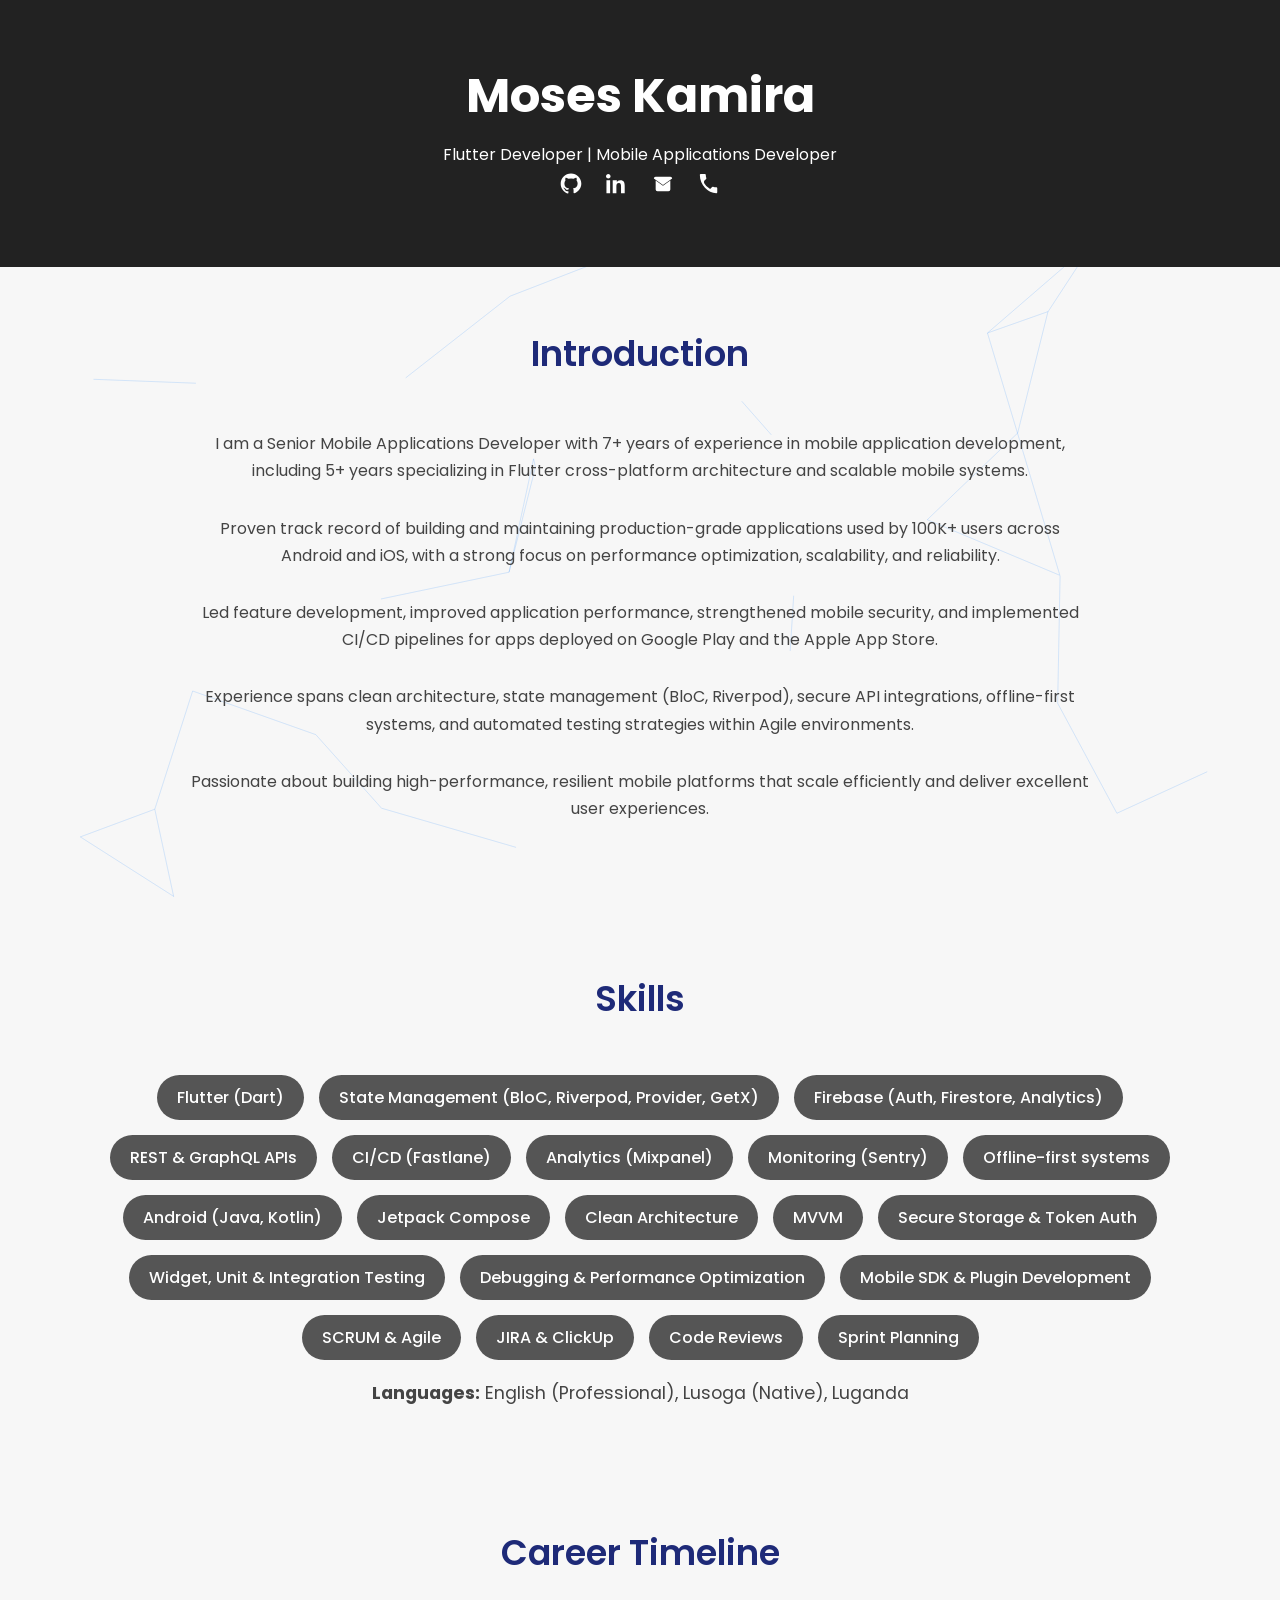
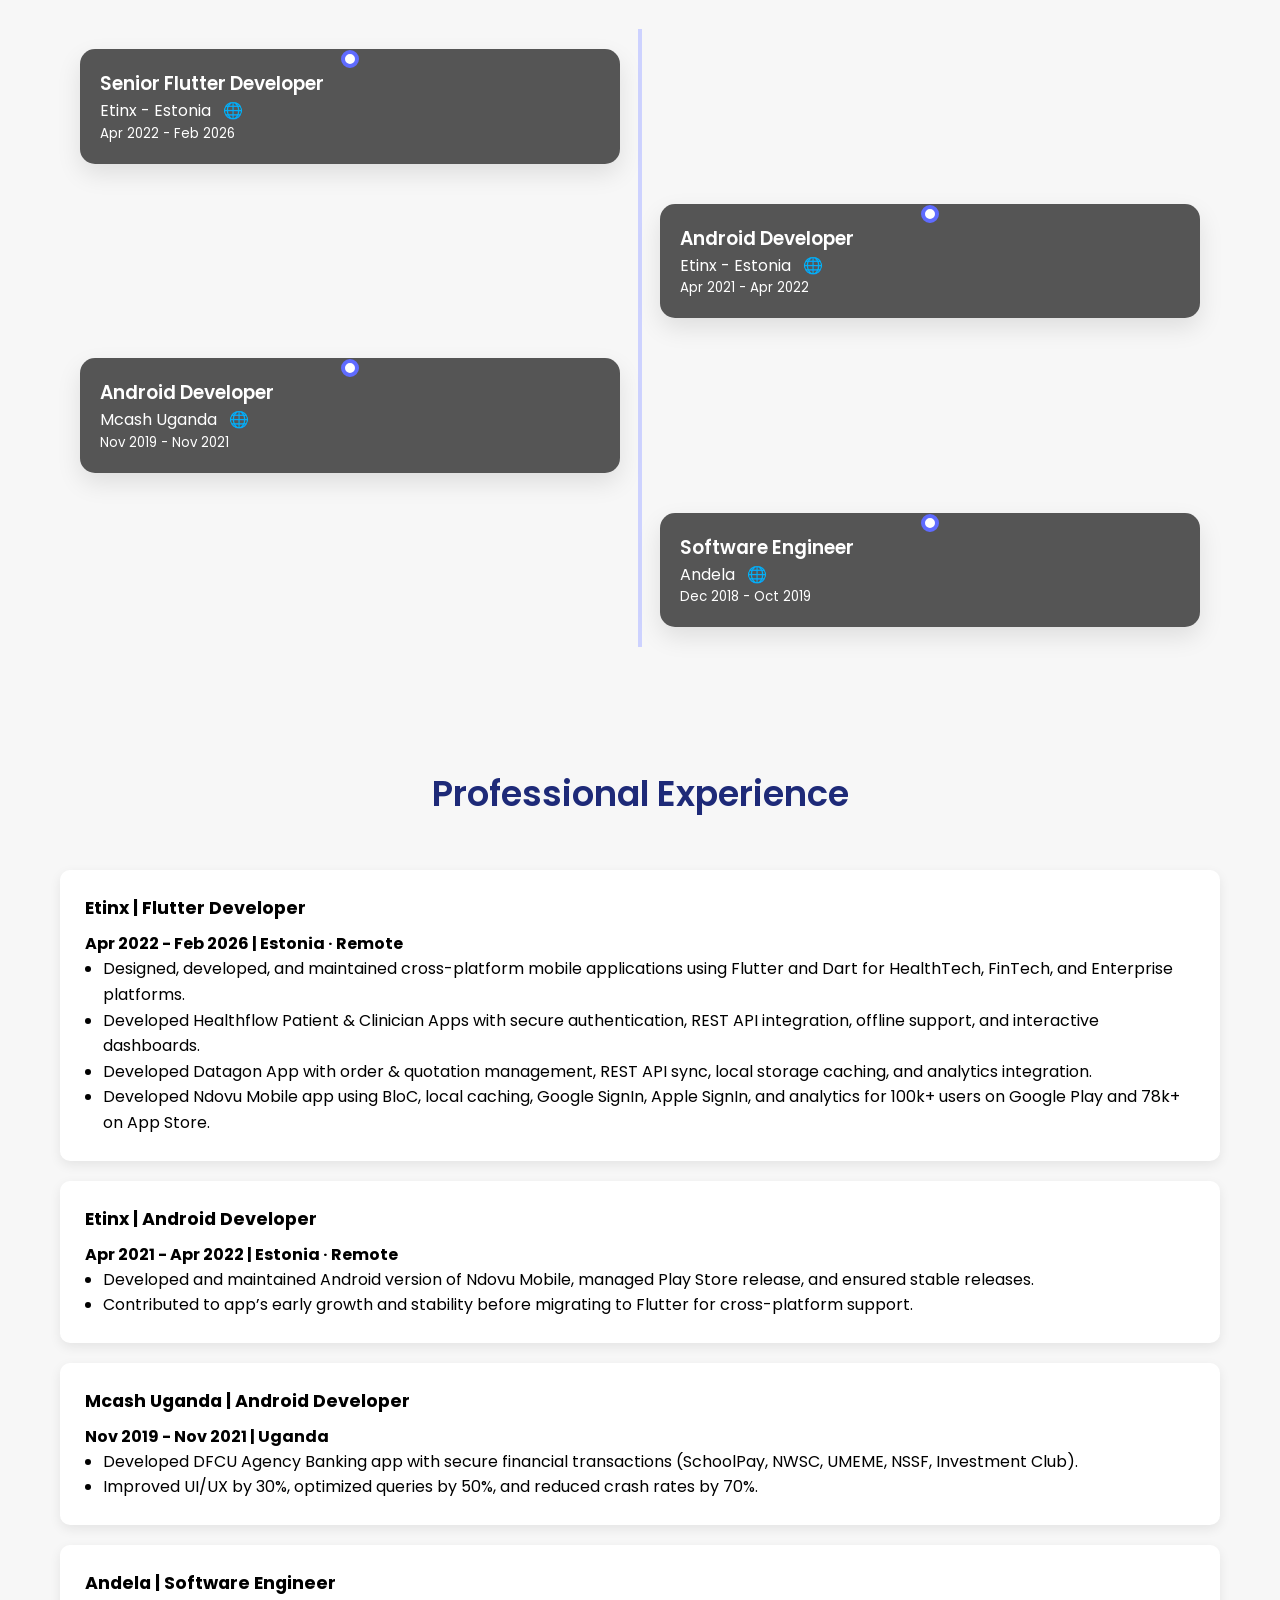
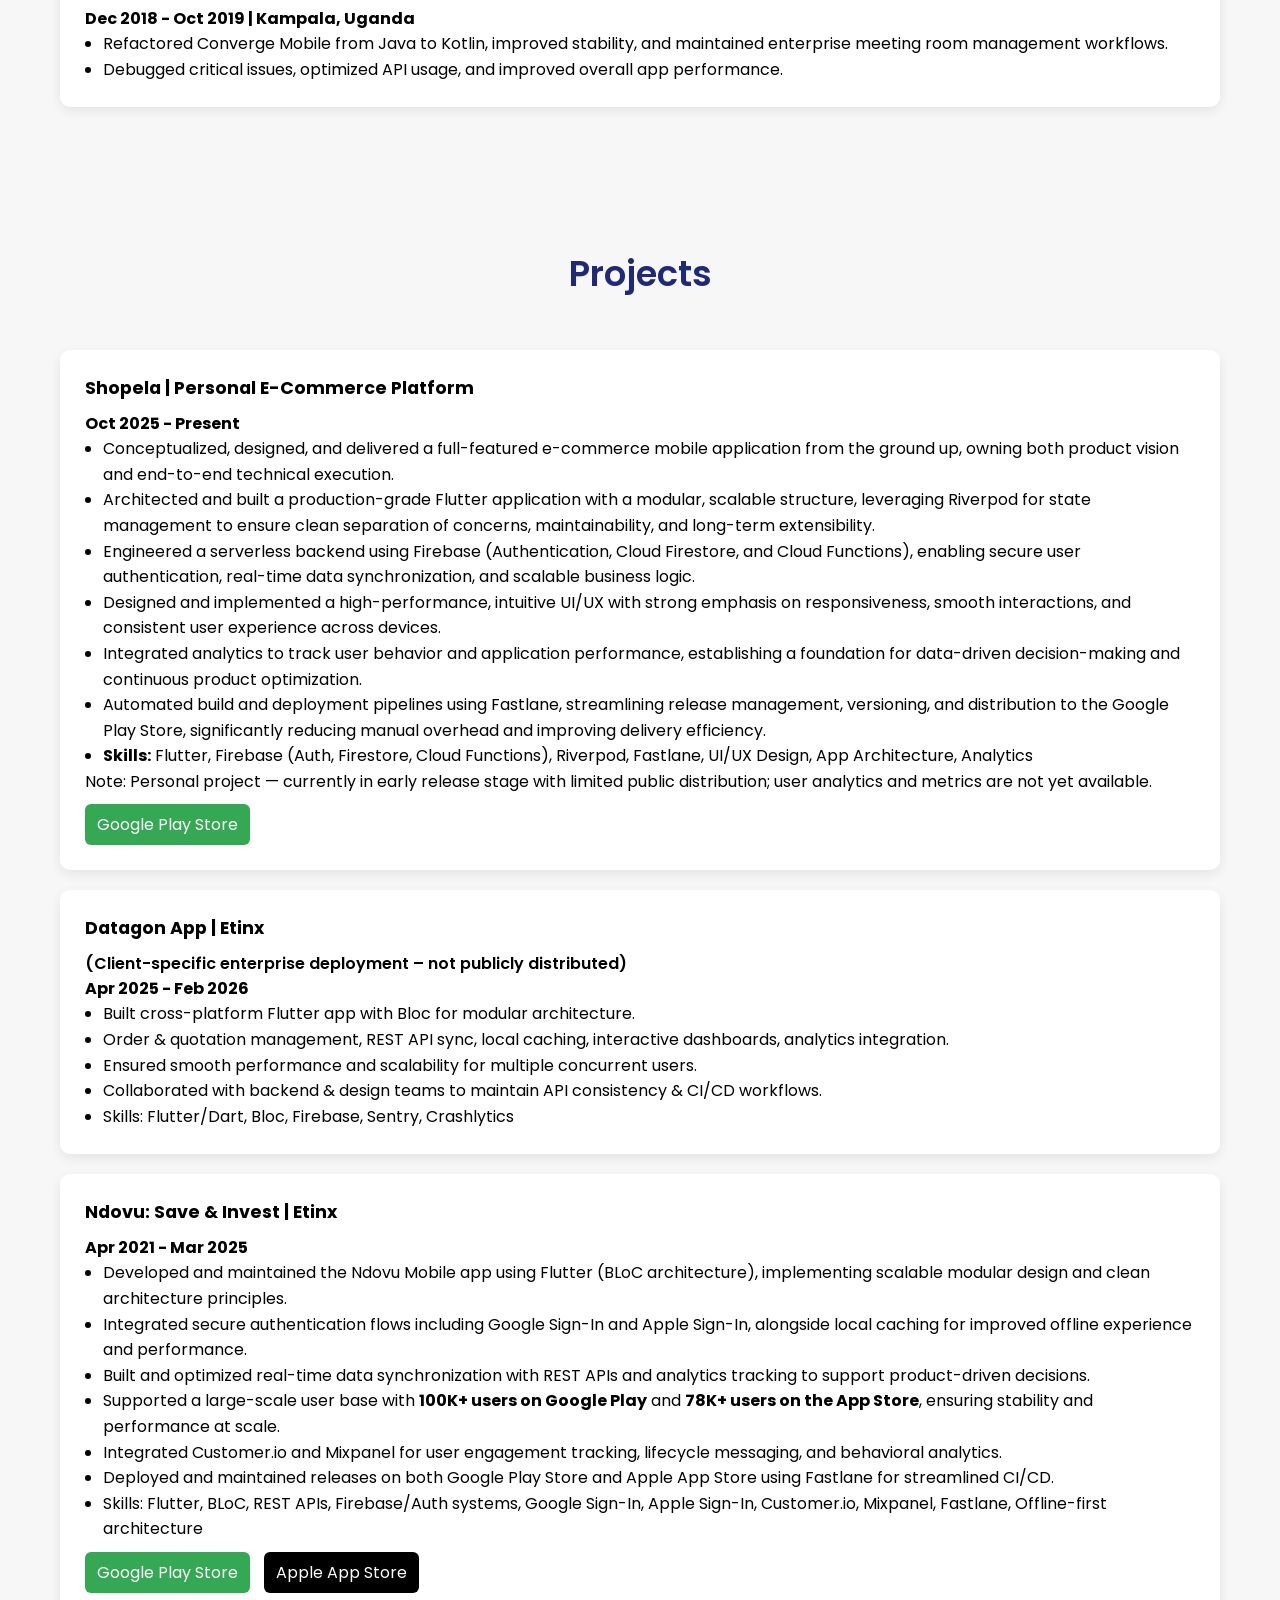
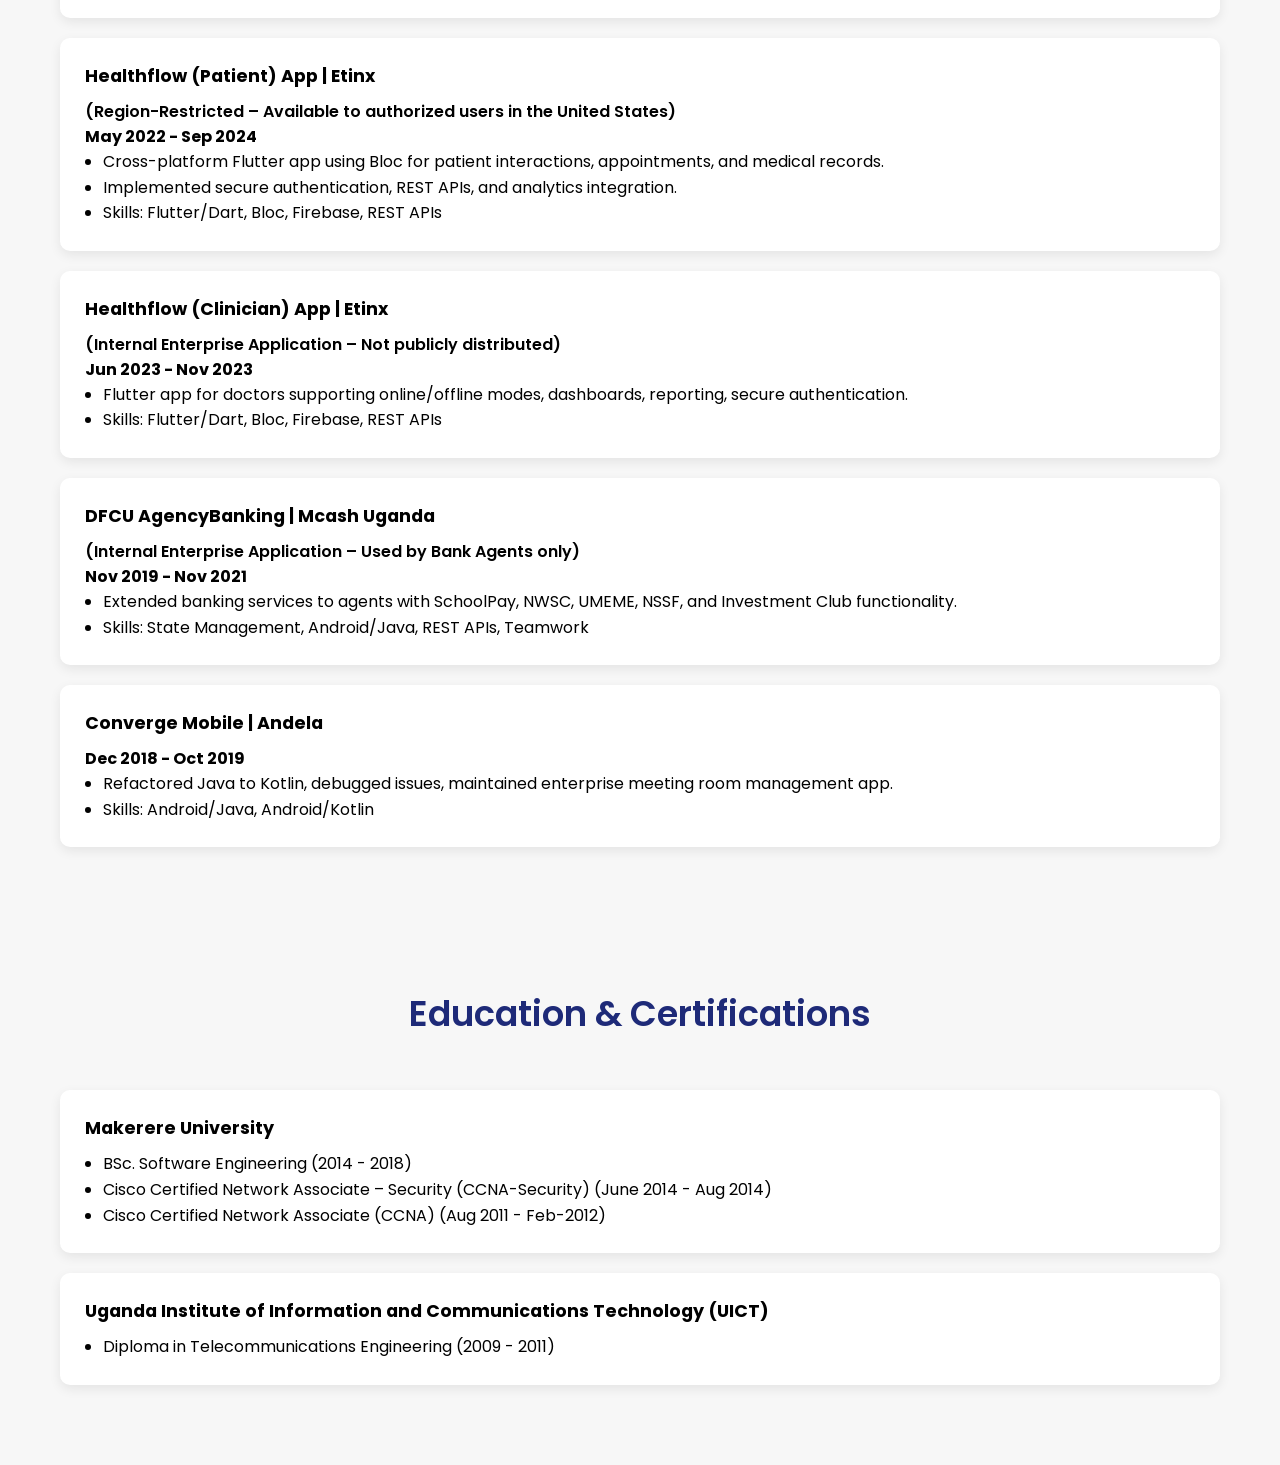
==== index.html @ d1118805 "feat(education): adding the education section to portfolio" ====
<html lang="en">
<head>
    <meta charset="UTF-8">
    <meta name="viewport" content="width=device-width, initial-scale=1.0">
    <title>Moses Kamira - Flutter Developer Portfolio</title>
    <link href="https://fonts.googleapis.com/css2?family=Poppins:wght@300;400;500;600;700&display=swap"
          rel="stylesheet">
    <link href="css/styles.css" rel="stylesheet">
</head>
<body>
<div class="background-anim">
    <canvas id="cobweb"></canvas>
    <span></span>
    <span></span>
    <span></span>
    <span></span>
    <span></span>
</div>


<header>
    <h1>Moses Kamira</h1>
    <p>Flutter Developer | Mobile Applications Developer</p>
    <p class="contact">
        <!-- GitHub Icon -->
        <a href="https://github.com/moseskamira" target="_blank" title="GitHub">
            <svg xmlns="http://www.w3.org/2000/svg" width="22" height="22" fill="white"
                 viewBox="0 0 24 24">
                <path d="M12 .5C5.73.5.75 5.48.75 11.75c0 4.99 3.22 9.23 7.69 10.72.56.1.76-.24.76-.53 0-.26-.01-1.14-.02-2.07-3.13.68-3.79-1.51-3.79-1.51-.51-1.3-1.25-1.65-1.25-1.65-1.02-.7.08-.69.08-.69 1.13.08 1.72 1.16 1.72 1.16 1.01 1.72 2.65 1.22 3.3.93.1-.73.39-1.22.71-1.5-2.5-.28-5.13-1.25-5.13-5.55 0-1.22.44-2.22 1.16-3-.12-.28-.5-1.42.11-2.95 0 0 .95-.3 3.1 1.15a10.7 10.7 0 0 1 5.65 0c2.15-1.45 3.1-1.15 3.1-1.15.61 1.53.23 2.67.11 2.95.72.78 1.16 1.78 1.16 3 0 4.31-2.63 5.27-5.14 5.55.4.34.75 1 .75 2.02 0 1.46-.01 2.64-.01 3 .01.29.2.63.77.52 4.46-1.49 7.68-5.73 7.68-10.72C23.25 5.48 18.27.5 12 .5z"/>
            </svg>
        </a>

        <!-- LinkedIn Icon -->
        <a href="https://www.linkedin.com/in/moses-kamira-1b9425142/" target="_blank"
           title="LinkedIn">
            <svg xmlns="http://www.w3.org/2000/svg" width="22" height="22" fill="white"
                 viewBox="0 0 24 24">
                <path d="M4.98 3.5C4.98 4.88 3.86 6 2.49 6S0 4.88 0 3.5 1.12 1 2.49 1 4.98 2.12 4.98 3.5zM.5 8h4v14h-4V8zm7.5 0h3.8v1.92h.05c.53-1 1.83-2.05 3.77-2.05 4.03 0 4.78 2.65 4.78 6.09V22h-4v-7.1c0-1.69-.03-3.86-2.35-3.86-2.36 0-2.72 1.84-2.72 3.74V22h-4V8z"/>
            </svg>
        </a>
        <a href="mailto:moses.african@gmail.com" title="Email">
            <svg xmlns="http://www.w3.org/2000/svg" width="22" height="22" fill="white"
                 viewBox="0 0 24 24">
                <path d="M20 4H4a2 2 0 0 0-2 2v.01l10 6.99 10-6.99V6a2 2 0 0 0-2-2zm0 4.24-8 5.6-8-5.6V18a2 2 0 0 0 2 2h12a2 2 0 0 0 2-2V8.24z"/>
            </svg>
        </a>
        <!-- Phone Icon -->
        <a href="tel:+256789608543" title="Call">
            <svg xmlns="http://www.w3.org/2000/svg" width="22" height="22" fill="white"
                 viewBox="0 0 24 24">
                <path d="M6.62 10.79a15.466 15.466 0 0 0 6.59 6.59l2.2-2.2a1 1 0 0 1 1.01-.24c1.11.37 2.31.57 3.58.57a1 1 0 0 1 1 1V21a1 1 0 0 1-1 1C10.85 22 2 13.15 2 2a1 1 0 0 1 1-1h4.5a1 1 0 0 1 1 1c0 1.27.2 2.47.57 3.58a1 1 0 0 1-.24 1.01l-2.2 2.2z"/>
            </svg>
        </a>
    </p>
</header>

<!-- Introduction -->
<section>
    <h2 class="section-title">Introduction</h2>

    <p class="intro">
        I am a Senior Mobile Applications Developer with 7+ years of experience in mobile application development, including 5+ years specializing in Flutter cross-platform architecture and scalable mobile systems.
    </p>

    <p class="intro">
        Proven track record of building and maintaining production-grade applications used by 100K+ users across Android and iOS, with a strong focus on performance optimization, scalability, and reliability.
    </p>

    <p class="intro">
        Led feature development, improved application performance, strengthened mobile security, and implemented CI/CD pipelines for apps deployed on Google Play and the Apple App Store.
    </p>

    <p class="intro">
        Experience spans clean architecture, state management (BloC, Riverpod), secure API integrations, offline-first systems, and automated testing strategies within Agile environments.
    </p>

    <p class="intro">
        Passionate about building high-performance, resilient mobile platforms that scale efficiently and deliver excellent user experiences.
    </p>
</section>

<!-- Skills -->
<section id="skills">
    <h2 class="section-title">Skills</h2>
    <div class="skills-container">
        <div class="skill">Flutter (Dart)</div>
        <div class="skill">State Management (BloC, Riverpod, Provider, GetX)</div>
        <div class="skill">Firebase (Auth, Firestore, Analytics)</div>
        <div class="skill">REST & GraphQL APIs</div>
        <div class="skill">CI/CD (Fastlane)</div>
        <div class="skill">Analytics (Mixpanel)</div>
        <div class="skill">Monitoring (Sentry)</div>
        <div class="skill">Offline-first systems</div>
        <div class="skill">Android (Java, Kotlin)</div>
        <div class="skill">Jetpack Compose</div>
        <div class="skill">Clean Architecture</div>
        <div class="skill">MVVM</div>
        <div class="skill">Secure Storage & Token Auth</div>
        <div class="skill">Widget, Unit & Integration Testing</div>
        <div class="skill">Debugging & Performance Optimization</div>
        <div class="skill">Mobile SDK & Plugin Development</div>
        <div class="skill">SCRUM & Agile</div>
        <div class="skill">JIRA & ClickUp</div>
        <div class="skill">Code Reviews</div>
        <div class="skill">Sprint Planning</div>
    </div>
    <div class="languages">
        <strong>Languages:</strong> English (Professional), Lusoga (Native), Luganda
    </div>
</section>

<section>
    <h2 class="section-title">Career Timeline</h2>
    <div class="timeline">
        <div class="timeline-item left">
            <div class="circle"></div>
            <div class="card">
                <h3>Senior Flutter Developer</h3>
                <p>Etinx - Estonia&nbsp;&nbsp;
                    <a href="https://www.etinx.com" target="_blank" rel="noopener noreferrer">🌐</a>
                </p>
                <small>Apr 2022 - Feb 2026</small>
            </div>
        </div>

        <div class="timeline-item right">
            <div class="circle"></div>
            <div class="card">
                <h3>Android Developer</h3>
                <p>Etinx - Estonia&nbsp;&nbsp;
                    <a href="https://www.etinx.com" target="_blank" rel="noopener noreferrer">🌐</a>
                </p>
                <small>Apr 2021 - Apr 2022</small>
            </div>
        </div>


        <div class="timeline-item left">
            <div class="circle"></div>
            <div class="card">
                <h3>Android Developer</h3>
                <p>Mcash Uganda&nbsp;&nbsp;
                    <a href="https://www.mcash.ug/" target="_blank" rel="noopener noreferrer">🌐</a>
                </p>
                <small>Nov 2019 - Nov 2021</small>
            </div>
        </div>

        <div class="timeline-item right">
            <div class="circle"></div>
            <div class="card">
                <h3>Software Engineer</h3>
                <p>Andela&nbsp;&nbsp;
                    <a href="https://www.andela.com/" target="_blank"
                       rel="noopener noreferrer">🌐</a></p>
                <small>Dec 2018 - Oct 2019</small>
            </div>
        </div>

    </div>
</section>

<!-- Experience -->
<section id="experience">
    <h2 class="section-title">Professional Experience</h2>

    <!-- Etinx | Flutter Developer -->
    <div class="experience-item">
        <div class="company">Etinx | Flutter Developer</div>
        <div><strong>Apr 2022 - Feb 2026 | Estonia · Remote</strong></div>
        <ul>
            <li>Designed, developed, and maintained cross-platform mobile applications using Flutter
                and Dart for HealthTech, FinTech, and Enterprise platforms.
            </li>
            <li>Developed Healthflow Patient & Clinician Apps with secure authentication, REST API
                integration, offline support, and interactive dashboards.
            </li>
            <li>Developed Datagon App with order & quotation management, REST API sync, local
                storage caching, and analytics integration.
            </li>
            <li>Developed Ndovu Mobile app using BloC, local caching, Google SignIn, Apple SignIn,
                and analytics for 100k+ users on Google Play and 78k+ on App Store.
            </li>
        </ul>
    </div>

    <!-- Etinx | Android Developer -->
    <div class="experience-item">
        <div class="company">Etinx | Android Developer</div>
        <div><strong>Apr 2021 - Apr 2022 | Estonia · Remote</strong></div>
        <ul>
            <li>Developed and maintained Android version of Ndovu Mobile, managed Play Store
                release, and ensured stable releases.
            </li>
            <li>Contributed to app’s early growth and stability before migrating to Flutter for
                cross-platform support.
            </li>
        </ul>
    </div>

    <!-- Mcash Uganda -->
    <div class="experience-item">
        <div class="company">Mcash Uganda | Android Developer</div>
        <div><strong>Nov 2019 - Nov 2021 | Uganda</strong></div>
        <ul>
            <li>Developed DFCU Agency Banking app with secure financial transactions (SchoolPay,
                NWSC, UMEME, NSSF, Investment Club).
            </li>
            <li>Improved UI/UX by 30%, optimized queries by 50%, and reduced crash rates by 70%.
            </li>
        </ul>
    </div>

    <!-- Andela -->
    <div class="experience-item">
        <div class="company">Andela | Software Engineer</div>
        <div><strong>Dec 2018 - Oct 2019 | Kampala, Uganda</strong></div>
        <ul>
            <li>Refactored Converge Mobile from Java to Kotlin, improved stability, and maintained
                enterprise meeting room management workflows.
            </li>
            <li>Debugged critical issues, optimized API usage, and improved overall app
                performance.
            </li>
        </ul>
    </div>
</section>

<!-- Projects -->
<section id="projects">
    <h2 class="section-title">Projects</h2>
    <div class="project-item">
    <div class="company">Shopela | Personal E-Commerce Platform</div>
    <div><strong>Oct 2025 - Present</strong></div>
    <ul>
        <li>
            Conceptualized, designed, and delivered a full-featured e-commerce mobile application from the ground up, owning both product vision and end-to-end technical execution.
        </li>

        <li>
            Architected and built a production-grade Flutter application with a modular, scalable structure, leveraging Riverpod for state management to ensure clean separation of concerns, maintainability, and long-term extensibility.
        </li>

        <li>
            Engineered a serverless backend using Firebase (Authentication, Cloud Firestore, and Cloud Functions), enabling secure user authentication, real-time data synchronization, and scalable business logic.
        </li>

        <li>
            Designed and implemented a high-performance, intuitive UI/UX with strong emphasis on responsiveness, smooth interactions, and consistent user experience across devices.
        </li>

        <li>
            Integrated analytics to track user behavior and application performance, establishing a foundation for data-driven decision-making and continuous product optimization.
        </li>

        <li>
            Automated build and deployment pipelines using Fastlane, streamlining release management, versioning, and distribution to the Google Play Store, significantly reducing manual overhead and improving delivery efficiency.
        </li>

        <li>
            <strong>Skills:</strong> Flutter, Firebase (Auth, Firestore, Cloud Functions), Riverpod, Fastlane, UI/UX Design, App Architecture, Analytics
        </li>
    </ul>

    <p class="project-note">
        Note: Personal project — currently in early release stage with limited public distribution; user analytics and metrics are not yet available.
    </p>

    <div style="margin-top:10px;">
        <a href="https://play.google.com/store/apps/details?id=co.shopela.client"
           target="_blank"
           style="background:#34a853; padding:8px 12px; border-radius:6px; display:inline-block; color:#fff; text-decoration:none;">
            Google Play Store
        </a>
    </div>
    </div>

    <!-- Datagon App -->
    <div class="project-item">
        <div class="company">Datagon App | Etinx</div>
        <h4>(Client-specific enterprise deployment – not publicly distributed)</h4>
        <div><strong>Apr 2025 - Feb 2026</strong></div>
        <ul>
            <li>Built cross-platform Flutter app with Bloc for modular architecture.</li>
            <li>Order & quotation management, REST API sync, local caching, interactive dashboards,
                analytics integration.
            </li>
            <li>Ensured smooth performance and scalability for multiple concurrent users.</li>
            <li>Collaborated with backend & design teams to maintain API consistency & CI/CD
                workflows.
            </li>
            <li>Skills: Flutter/Dart, Bloc, Firebase, Sentry, Crashlytics</li>
        </ul>
    </div>

    <!-- Ndovu Mobile -->
    <div class="project-item">
        <div class="company">Ndovu: Save & Invest | Etinx</div>
        <div><strong>Apr 2021 - Mar 2025</strong></div>

        <ul>
            <li>
                Developed and maintained the Ndovu Mobile app using Flutter (BLoC architecture),
                implementing scalable modular design and clean architecture principles.
            </li>

            <li>
                Integrated secure authentication flows including Google Sign-In and Apple Sign-In,
                alongside local caching for improved offline experience and performance.
            </li>

            <li>
                Built and optimized real-time data synchronization with REST APIs and analytics
                tracking to support product-driven decisions.
            </li>

            <li>
                Supported a large-scale user base with <strong>100K+ users on Google Play</strong>
                and <strong>78K+ users on the App Store</strong>, ensuring stability and performance
                at scale.
            </li>

            <li>
                Integrated Customer.io and Mixpanel for user engagement tracking, lifecycle
                messaging, and behavioral analytics.
            </li>

            <li>
                Deployed and maintained releases on both Google Play Store and Apple App Store using
                Fastlane for streamlined CI/CD.
            </li>

            <li>
                Skills: Flutter, BLoC, REST APIs, Firebase/Auth systems, Google Sign-In, Apple
                Sign-In, Customer.io, Mixpanel, Fastlane, Offline-first architecture
            </li>
        </ul>

        <div style="margin-top:10px;">
            <a href="https://play.google.com/store/apps/details?id=co.ndovu.investor&hl=en"
               target="_blank"
               style="background:#34a853; padding:8px 12px; border-radius:6px; display:inline-block; margin-right:10px; color:#fff; text-decoration:none;">
                Google Play Store
            </a>

            <a href="https://apps.apple.com/ug/app/ndovu-save-and-invest/id1579305298"
               target="_blank"
               style="background:#000; padding:8px 12px; border-radius:6px; display:inline-block; color:#fff; text-decoration:none;">
                Apple App Store
            </a>
        </div>
    </div>

    <!-- Healthflow Patient App -->
    <div class="project-item">
        <div class="company">Healthflow (Patient) App | Etinx</div>
        <h4>(Region-Restricted – Available to authorized users in the United States)</h4>
        <div><strong>May 2022 - Sep 2024</strong></div>
        <ul>
            <li>Cross-platform Flutter app using Bloc for patient interactions, appointments, and
                medical records.
            </li>
            <li>Implemented secure authentication, REST APIs, and analytics integration.</li>
            <li>Skills: Flutter/Dart, Bloc, Firebase, REST APIs</li>
        </ul>
    </div>

    <!-- Healthflow Clinician App -->
    <div class="project-item">
        <div class="company">Healthflow (Clinician) App | Etinx</div>
        <h4>(Internal Enterprise Application – Not publicly distributed)</h4>
        <div><strong>Jun 2023 - Nov 2023</strong></div>
        <ul>
            <li>Flutter app for doctors supporting online/offline modes, dashboards, reporting,
                secure authentication.
            </li>
            <li>Skills: Flutter/Dart, Bloc, Firebase, REST APIs</li>
        </ul>
    </div>

    <!-- DFCU Agency Banking -->
    <div class="project-item">
        <div class="company">DFCU AgencyBanking | Mcash Uganda</div>
        <h4>(Internal Enterprise Application – Used by Bank Agents only)</h4>
        <div><strong>Nov 2019 - Nov 2021</strong></div>
        <ul>
            <li>Extended banking services to agents with SchoolPay, NWSC, UMEME, NSSF, and
                Investment Club functionality.
            </li>
            <li>Skills: State Management, Android/Java, REST APIs, Teamwork</li>
        </ul>
    </div>

    <!-- Converge Mobile -->
    <div class="project-item">
        <div class="company">Converge Mobile | Andela</div>
        <div><strong>Dec 2018 - Oct 2019</strong></div>
        <ul>
            <li>Refactored Java to Kotlin, debugged issues, maintained enterprise meeting room
                management app.
            </li>
            <li>Skills: Android/Java, Android/Kotlin</li>
        </ul>
    </div>

</section>
<!-- Education -->
<section id="education">
    <h2 class="section-title">Education & Certifications</h2>

    <div class="experience-item">
        <div class="company">Makerere University</div>
        <ul>
            <li>BSc. Software Engineering (2014 - 2018)</li>
            <li>Cisco Certified Network Associate – Security (CCNA-Security) (June 2014 - Aug 2014)</li>
            <li>Cisco Certified Network Associate (CCNA) (Aug 2011 - Feb-2012)</li>
            
        </ul>
    </div>

    <div class="experience-item">
        <div class="company">Uganda Institute of Information and Communications Technology (UICT)</div>
        <ul>
            <li>Diploma in Telecommunications Engineering (2009 - 2011)</li>
        </ul>
    </div>
</section>

<script>
    // =================== COBWEB SCRIPT ===================
    const canvas = document.getElementById('cobweb');
    const ctx = canvas.getContext('2d');
    let width = canvas.width = window.innerWidth;
    let height = canvas.height = window.innerHeight;

    const POINT_COUNT = 40;
    const points = [];
    for(let i=0;i<POINT_COUNT;i++){
      points.push({
      x: Math.random()*width,
      y: Math.random()*height,
      vx: (Math.random()-0.5)*1,  // was 0.3
      vy: (Math.random()-0.5)*1   // was 0.3
    });
    }

    function drawCobweb(){
      ctx.clearRect(0,0,width,height);
      ctx.strokeStyle = 'rgba(0,123,255,0.15)';
      ctx.lineWidth=1;
      for(let i=0;i<POINT_COUNT;i++){
        const p1=points[i];
        p1.x+=p1.vx; p1.y+=p1.vy;
        if(p1.x<0||p1.x>width)p1.vx*=-1;
        if(p1.y<0||p1.y>height)p1.vy*=-1;
        for(let j=i+1;j<POINT_COUNT;j++){
          const p2=points[j];
          const dx=p1.x-p2.x, dy=p1.y-p2.y, dist=Math.sqrt(dx*dx+dy*dy);
          if(dist<150){ ctx.beginPath(); ctx.moveTo(p1.x,p1.y); ctx.lineTo(p2.x,p2.y); ctx.stroke(); }
        }
      }
      requestAnimationFrame(drawCobweb);
    }
    drawCobweb();
    window.addEventListener('resize',()=>{ width=canvas.width=window.innerWidth; height=canvas.height=window.innerHeight; });

    // =================== INTERSECTION OBSERVERS ===================
    const skills=document.querySelectorAll('.skill');
    const observerSkills=new IntersectionObserver((entries)=>{
      entries.forEach(e=>{ if(e.isIntersecting)e.target.classList.add('visible'); });
    },{threshold:0.3});
    skills.forEach(s=>observerSkills.observe(s));

    const cards=document.querySelectorAll('.experience-item, .project-item');
    const observerCards=new IntersectionObserver((entries)=>{
      entries.forEach(e=>{ if(e.isIntersecting)e.target.classList.add('visible'); });
    },{threshold:0.2});
    cards.forEach(c=>observerCards.observe(c));

    const items=document.querySelectorAll('.timeline-item');
    const observer=new IntersectionObserver(entries=>{
      entries.forEach(e=>{ if(e.isIntersecting)e.target.classList.add('show'); });
    },{threshold:0.2});
    items.forEach(i=>observer.observe(i));
</script>

</body>
</html>
---- css/styles.css ----
/* ================= GLOBAL RESET ================= */
* {
  box-sizing: border-box;
  margin: 0;
  padding: 0;
}

html, body {
  font-family: 'Poppins', sans-serif;
  font-weight: 400;
  width: 100%;
  overflow-x: hidden;
  background: #f7f7f7;
}

/* ================= TYPOGRAPHY ================= */
h1, h2, h3, h4 {
  font-weight: 600;
}

p, li {
  font-weight: 400;
  line-height: 1.6;
}

h1 { font-size: 3rem; font-weight: 700; }
h2 { font-size: 2rem; font-weight: 600; }
h1, h2, h3, h4, h5 { margin: 0; }

.company {
  font-size: 1.2rem;
  font-weight: 700;
}

/* ================= LAYOUT ================= */
section {
  padding: 60px 20px;
  max-width: 1200px;
  width: 100%;
  margin: auto;
}

ul {
  padding-left: 18px;
}

a {
  text-decoration: none;
  color: #fff;
  transition: color 0.3s;
}

a:hover {
  color: #ffd700;
}

/* ================= HEADER ================= */
header {
  background: #222;
  color: #fff;
  padding: 60px 20px;
  text-align: center;
}

header, section {
  position: relative;
  z-index: 2;
}

header h1 {
  font-size: 3em;
  margin-bottom: 10px;
}

header p {
  margin: 5px 0;
}

header .contact a {
  margin: 0 10px;
}

/* ================= TITLES ================= */
.section-title {
  text-align: center;
  font-size: 2.2em;
  margin-bottom: 50px;
  color: #1e2a78;
  font-weight: 600;
}

.intro {
  max-width: 900px;
  margin: 30px auto;
  text-align: center;
  line-height: 1.7;
  font-size: 1em;
  color: #444;
}


.languages {
  text-align: center;
  margin-top: 20px;
  font-size: 1.1em;
  color: #444;
}

/* ================= SKILLS ================= */
.skills-container {
  display: flex;
  flex-wrap: wrap;
  justify-content: center;
  gap: 15px;
  margin-top: 30px;
}

.skill {
  background: #555;
  color: #fff;
  padding: 10px 20px;
  border-radius: 30px;
  font-weight: 500;
  opacity: 0;
  transform: translateY(20px);
  transition: all 0.6s ease;
}

.skill.visible {
  opacity: 1;
  transform: translateY(0);
}

.skill:hover {
  transform: translateY(-6px) scale(1.05);
  background: linear-gradient(135deg, #007bff, #00c6ff);
  box-shadow: 0 8px 20px rgba(0,123,255,0.4);
}

/* ================= TIMELINE ================= */
.timeline {
  position: relative;
}

/* center line */
.timeline::before {
  content: '';
  position: absolute;
  left: 50%;
  top: 0;
  width: 4px;
  height: 100%;
  background: #cdd2ff;
  transform: translateX(-50%);
}

.timeline-item {
  width: 50%;
  padding: 20px;
  position: relative;
  opacity: 0;
  transform: translateY(40px);
  transition: all 0.6s ease;
}

.timeline-item.show {
  opacity: 1;
  transform: translateY(0);
}

.timeline-item.left {
  left: 0;
}

.timeline-item.right {
  left: 50%;
}

.card {
  background: #555;
  color: #fff;
  padding: 20px;
  border-radius: 15px;
  box-shadow: 0 10px 25px rgba(0,0,0,0.1);
  transition: all 0.3s ease;
}

.card:hover {
  transform: translateY(-5px) scale(1.02);
  box-shadow: 0 12px 28px rgba(0,0,0,0.15);
}

.circle {
  position: absolute;
  left: 50%;
  top: 30px;
  transform: translate(-50%, -50%);
  width: 18px;
  height: 18px;
  background: #fff;
  border: 4px solid #5f6bff;
  border-radius: 50%;
  z-index: 2;
}

/* ================= EXPERIENCE & PROJECTS ================= */
.experience-item,
.project-item {
  background: #fff;
  padding: 25px;
  margin-bottom: 20px;
  border-radius: 10px;
  box-shadow: 0 4px 12px rgba(0,0,0,0.08);
  opacity: 0;
  transform: translateY(30px);
  transition: all 0.6s ease;
}

.experience-item.visible,
.project-item.visible {
  opacity: 1;
  transform: translateY(0);
}

.experience-item:hover,
.project-item:hover {
  transform: translateY(-5px);
}

.company {
  font-size: 1.1em;
  font-weight: 700;
  margin-bottom: 10px;
}

/* ================= MOBILE ================= */
@media (max-width: 768px) {

  .timeline::before {
    left: 10px;
  }

  .timeline-item {
    width: 100%;
    padding-left: 40px;
    left: 0 !important;
  }

  .circle {
    left: 10px;
  }
}

/* ================= BACKGROUND ================= */
.background-anim {
  position: fixed;
  inset: 0;
  z-index: 0;   /* ✅ instead of -1 */
  overflow: hidden;
  background: #f7f7f7;
}

#cobweb {
  position: fixed;
  top: 0;
  left: 0;
  width: 100vw;
  height: 100vh;
  display: block;
}

.background-anim span {
  position: absolute;
  width: 0;
  height: 0;
  border-left: 20px solid transparent;
  border-right: 20px solid transparent;
  border-bottom: 35px solid rgba(0,123,255,0.15);
  animation: float 15s linear infinite;
}

.background-anim span:nth-child(1){ left:10%; animation-duration:18s; }
.background-anim span:nth-child(2){ left:30%; animation-duration:12s; transform:scale(1.2); }
.background-anim span:nth-child(3){ left:50%; animation-duration:20s; transform:scale(0.8); }
.background-anim span:nth-child(4){ left:70%; animation-duration:14s; }
.background-anim span:nth-child(5){ left:90%; animation-duration:17s; }

@keyframes float {
  0% { transform: translateY(100vh) rotate(0deg); opacity: 0; }
  20% { opacity: 0.6; }
  100% { transform: translateY(-10vh) rotate(360deg); opacity: 0; }
}
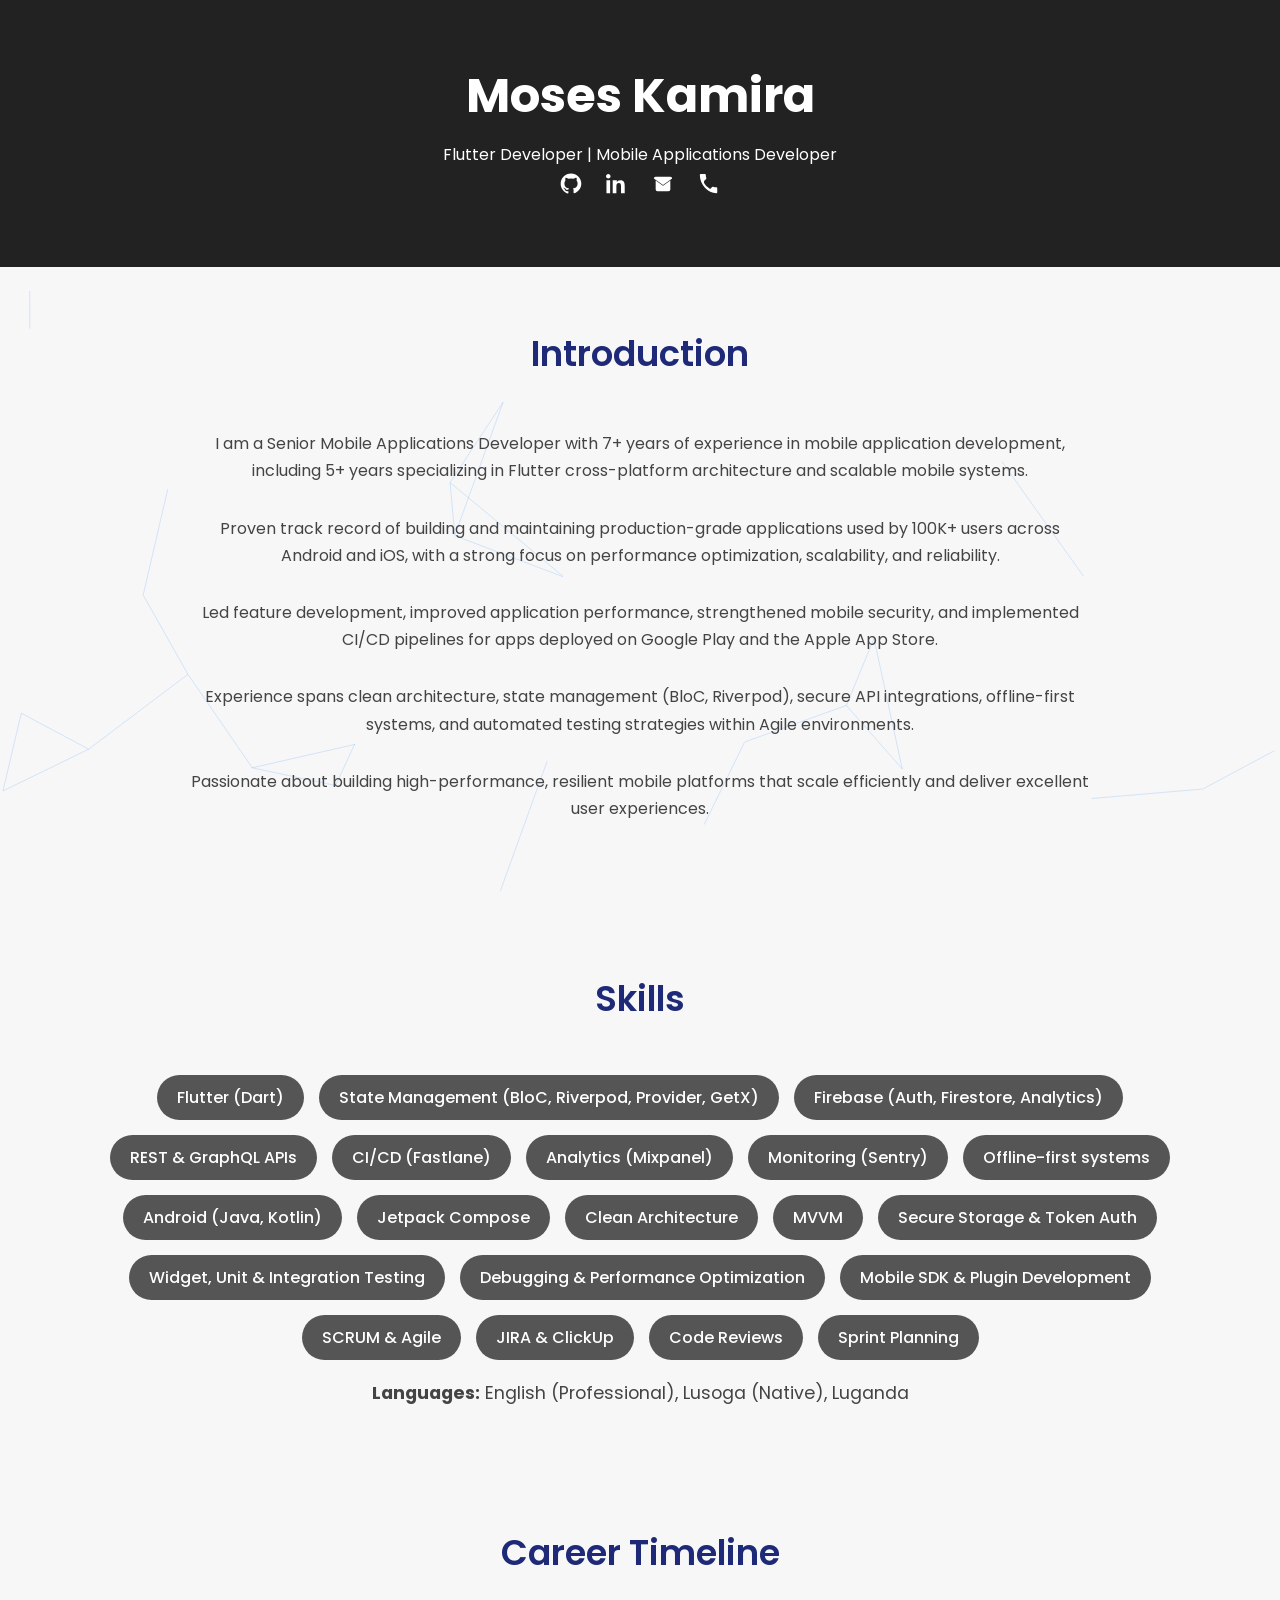
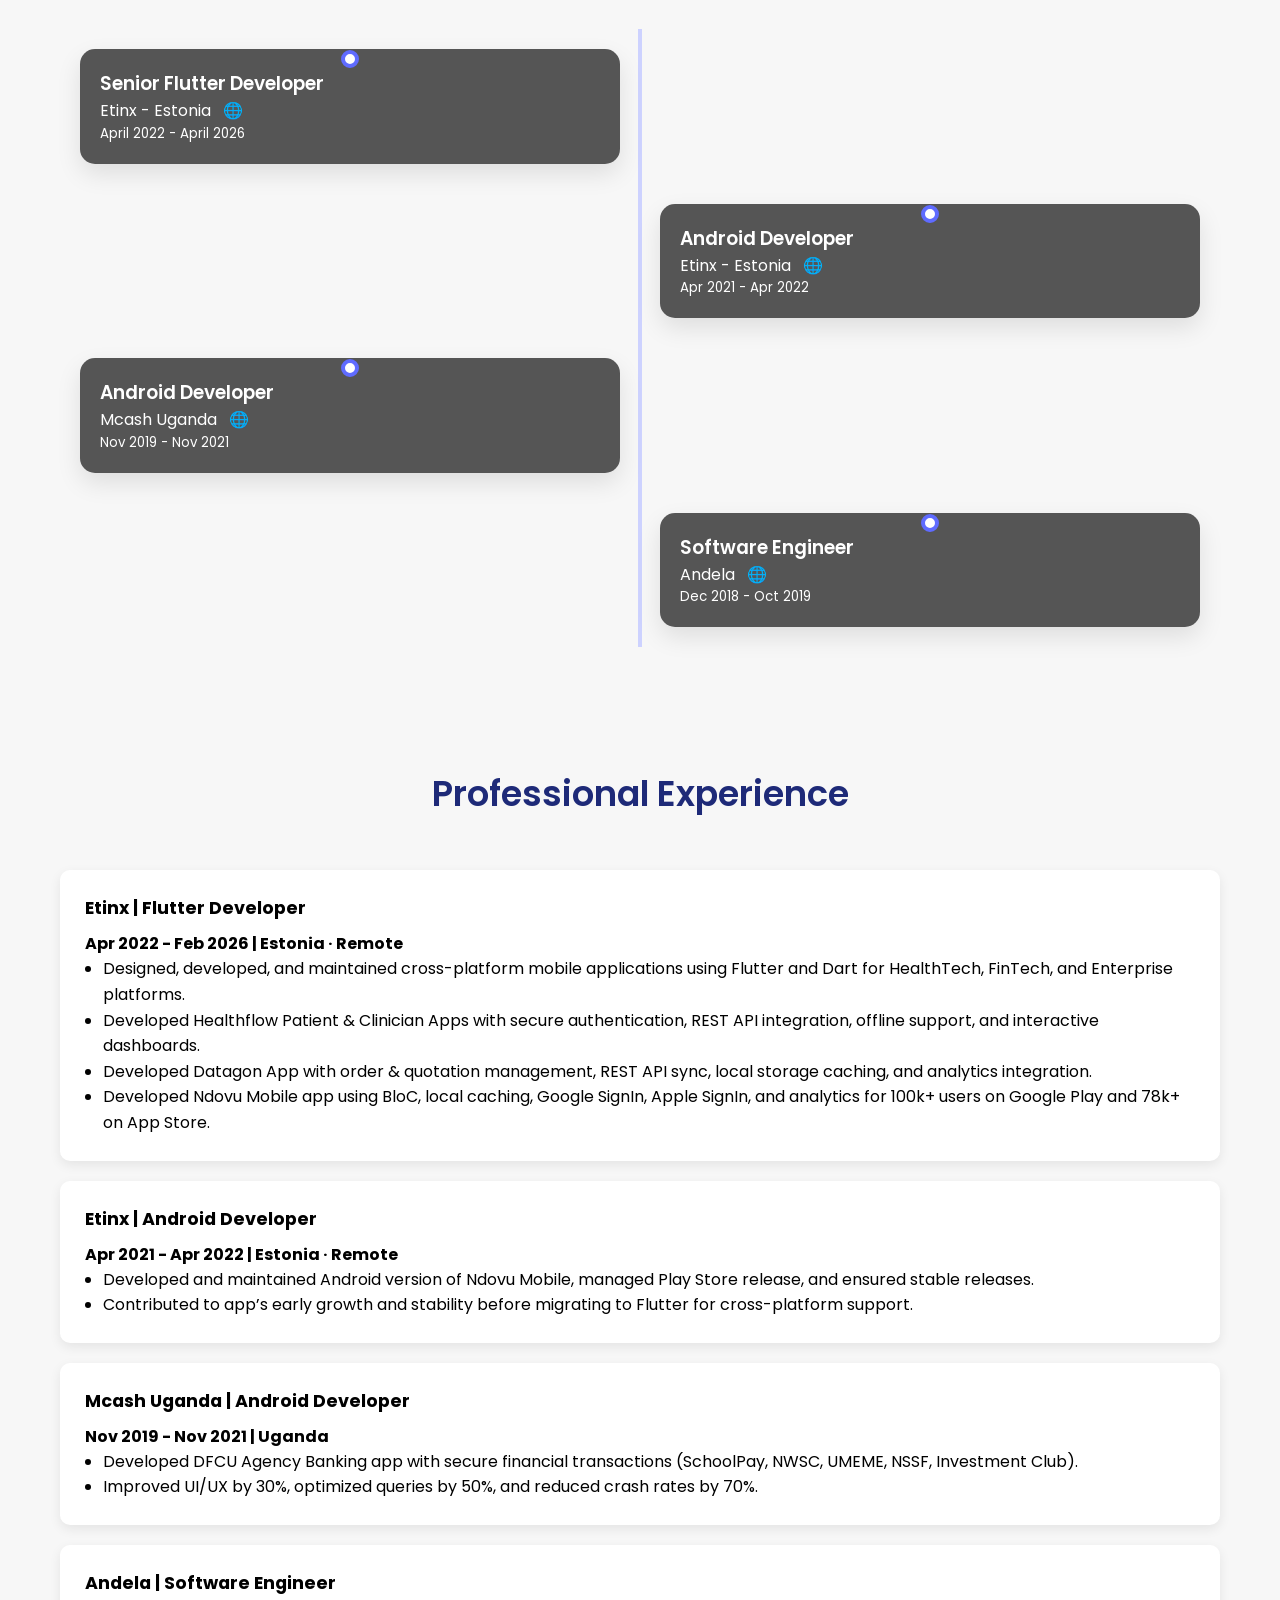
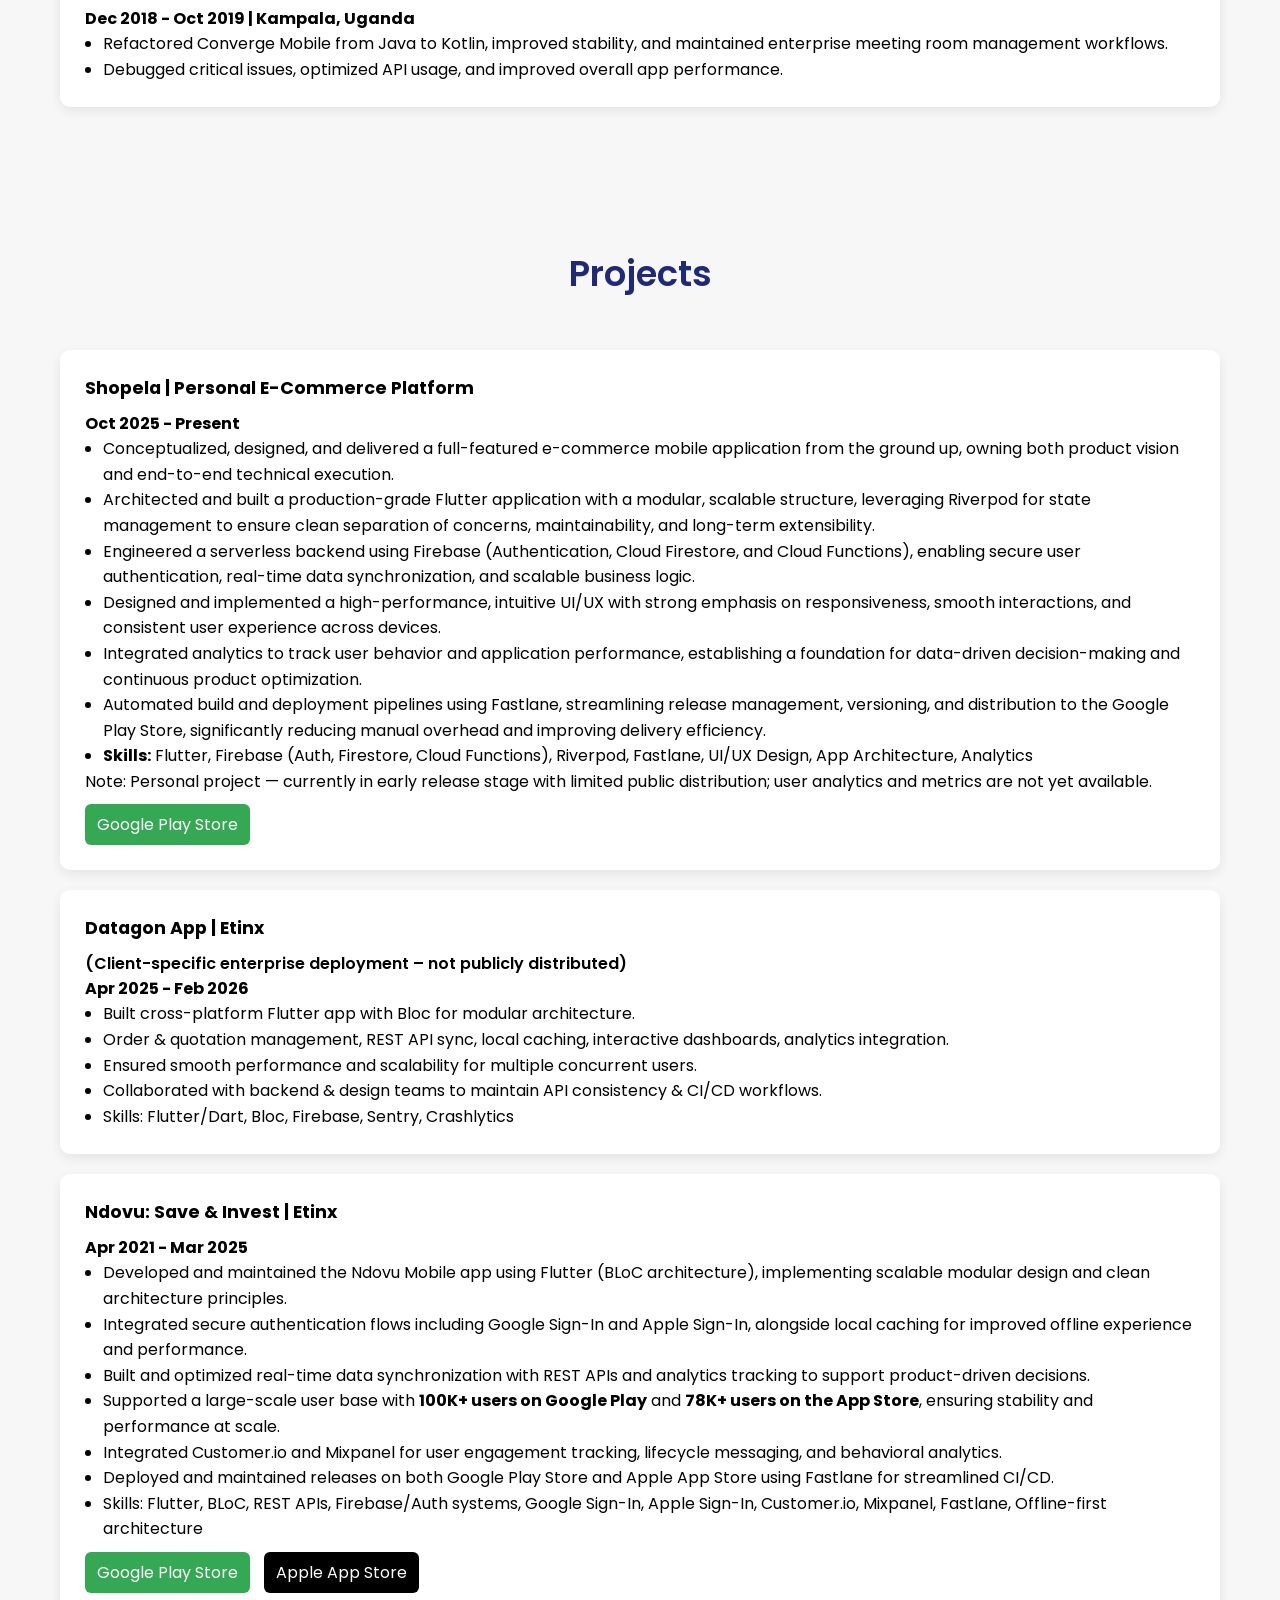
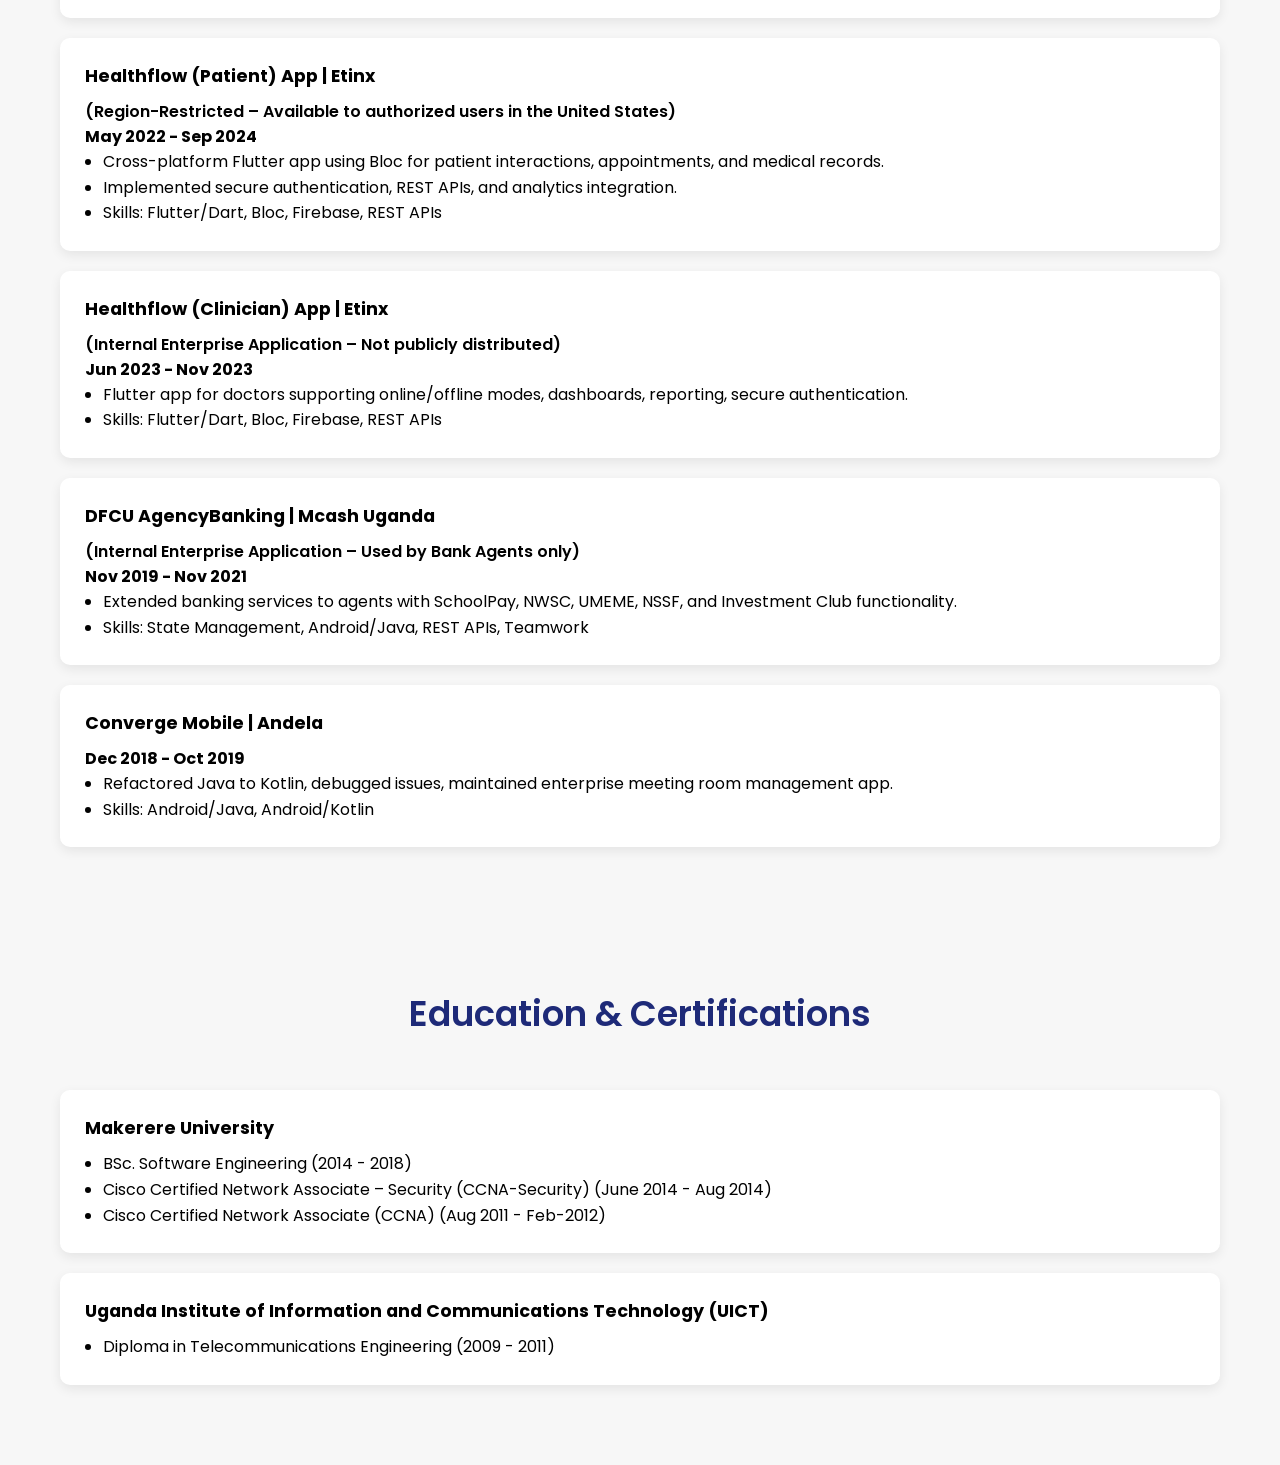
==== commit 23b66652: "Update index.html" ====
--- a/index.html
+++ b/index.html
@@ -119,7 +119,7 @@
                 <p>Etinx - Estonia&nbsp;&nbsp;
                     <a href="https://www.etinx.com" target="_blank" rel="noopener noreferrer">🌐</a>
                 </p>
-                <small>Apr 2022 - Feb 2026</small>
+                <small>April 2022 - April 2026</small>
             </div>
         </div>
 
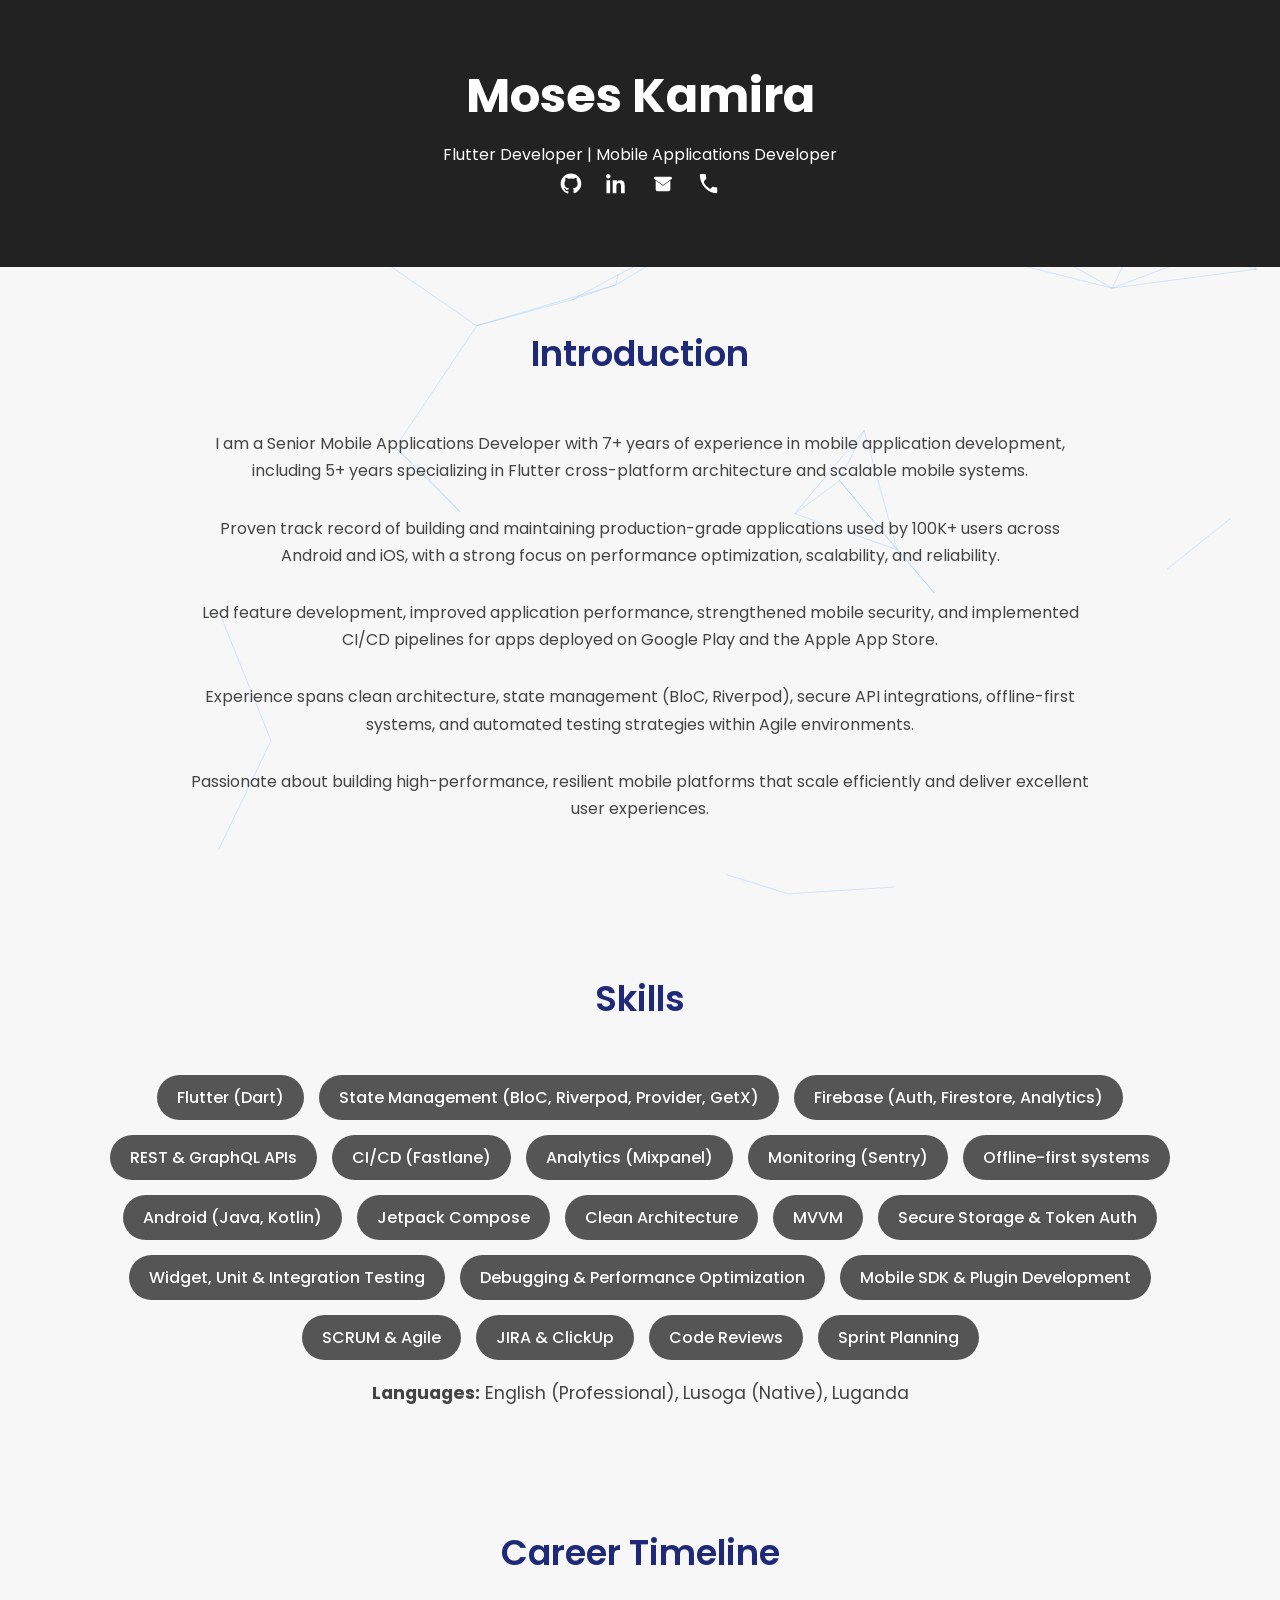
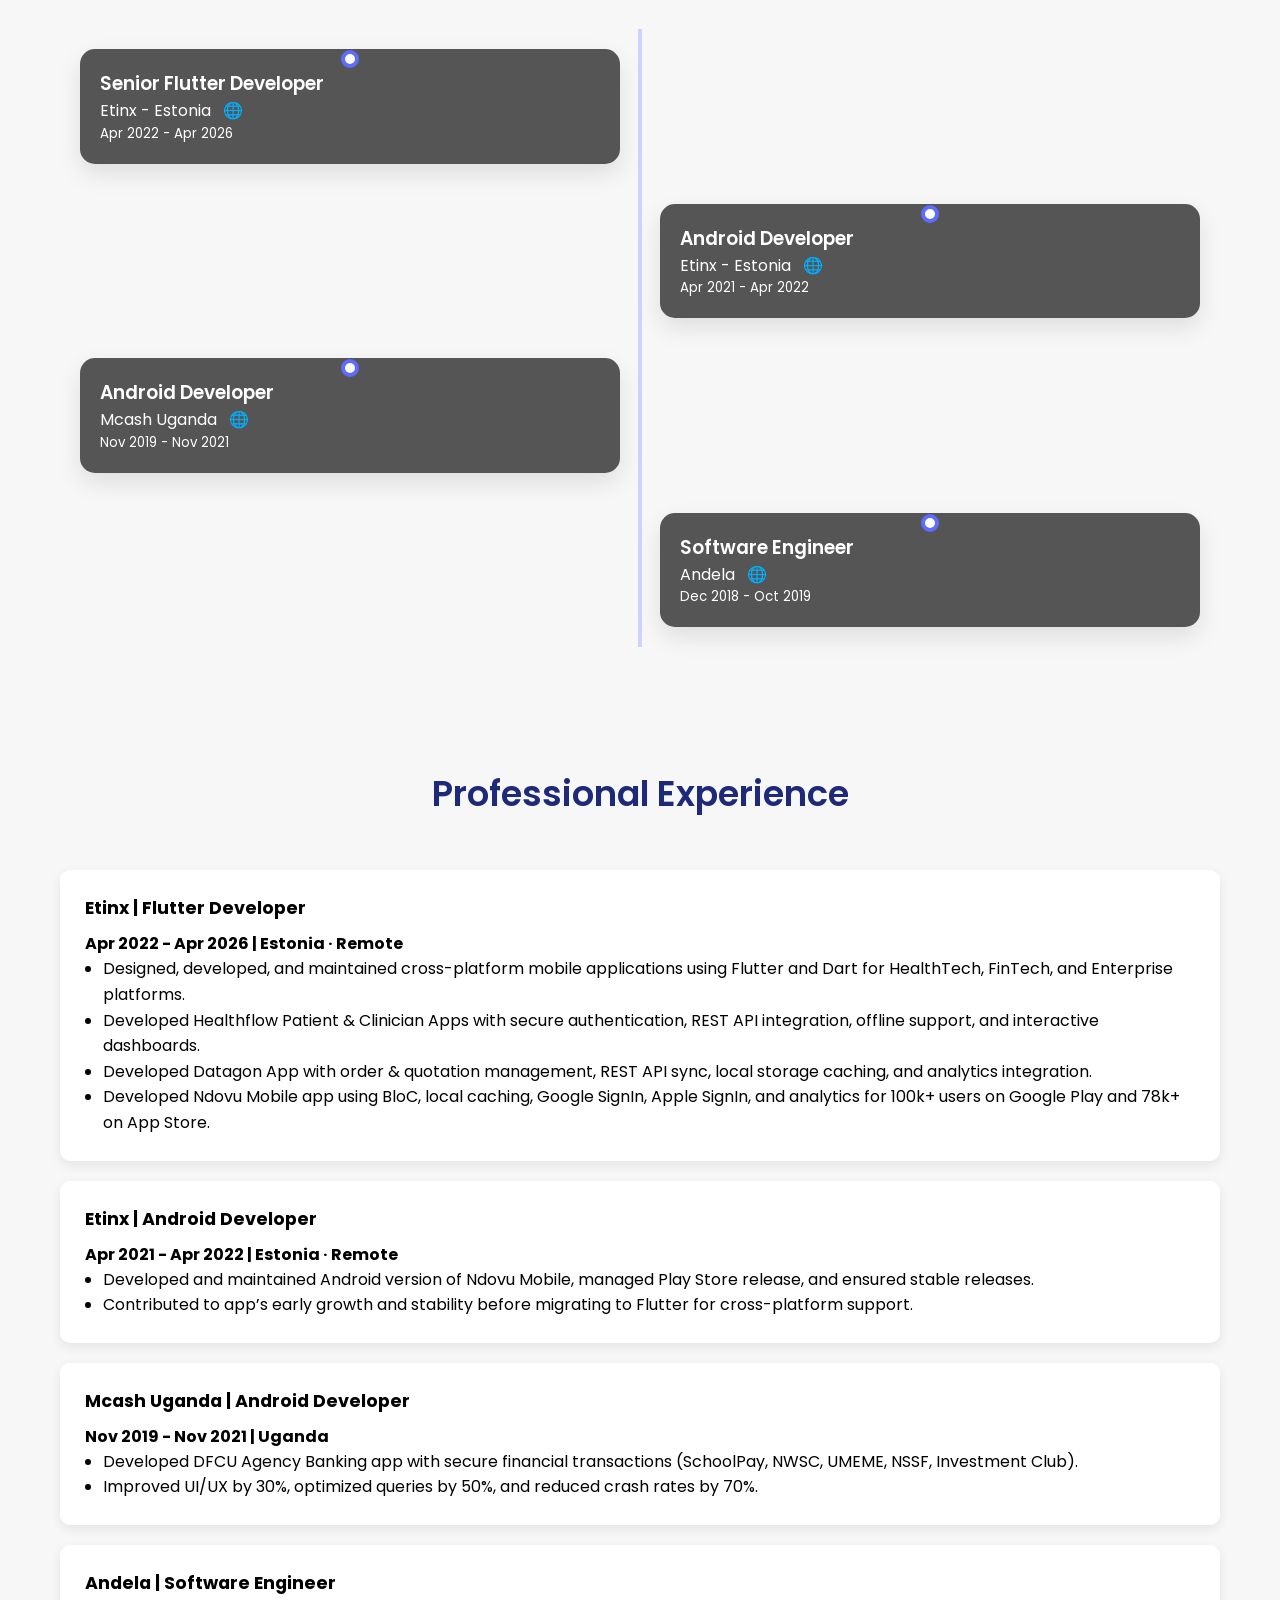
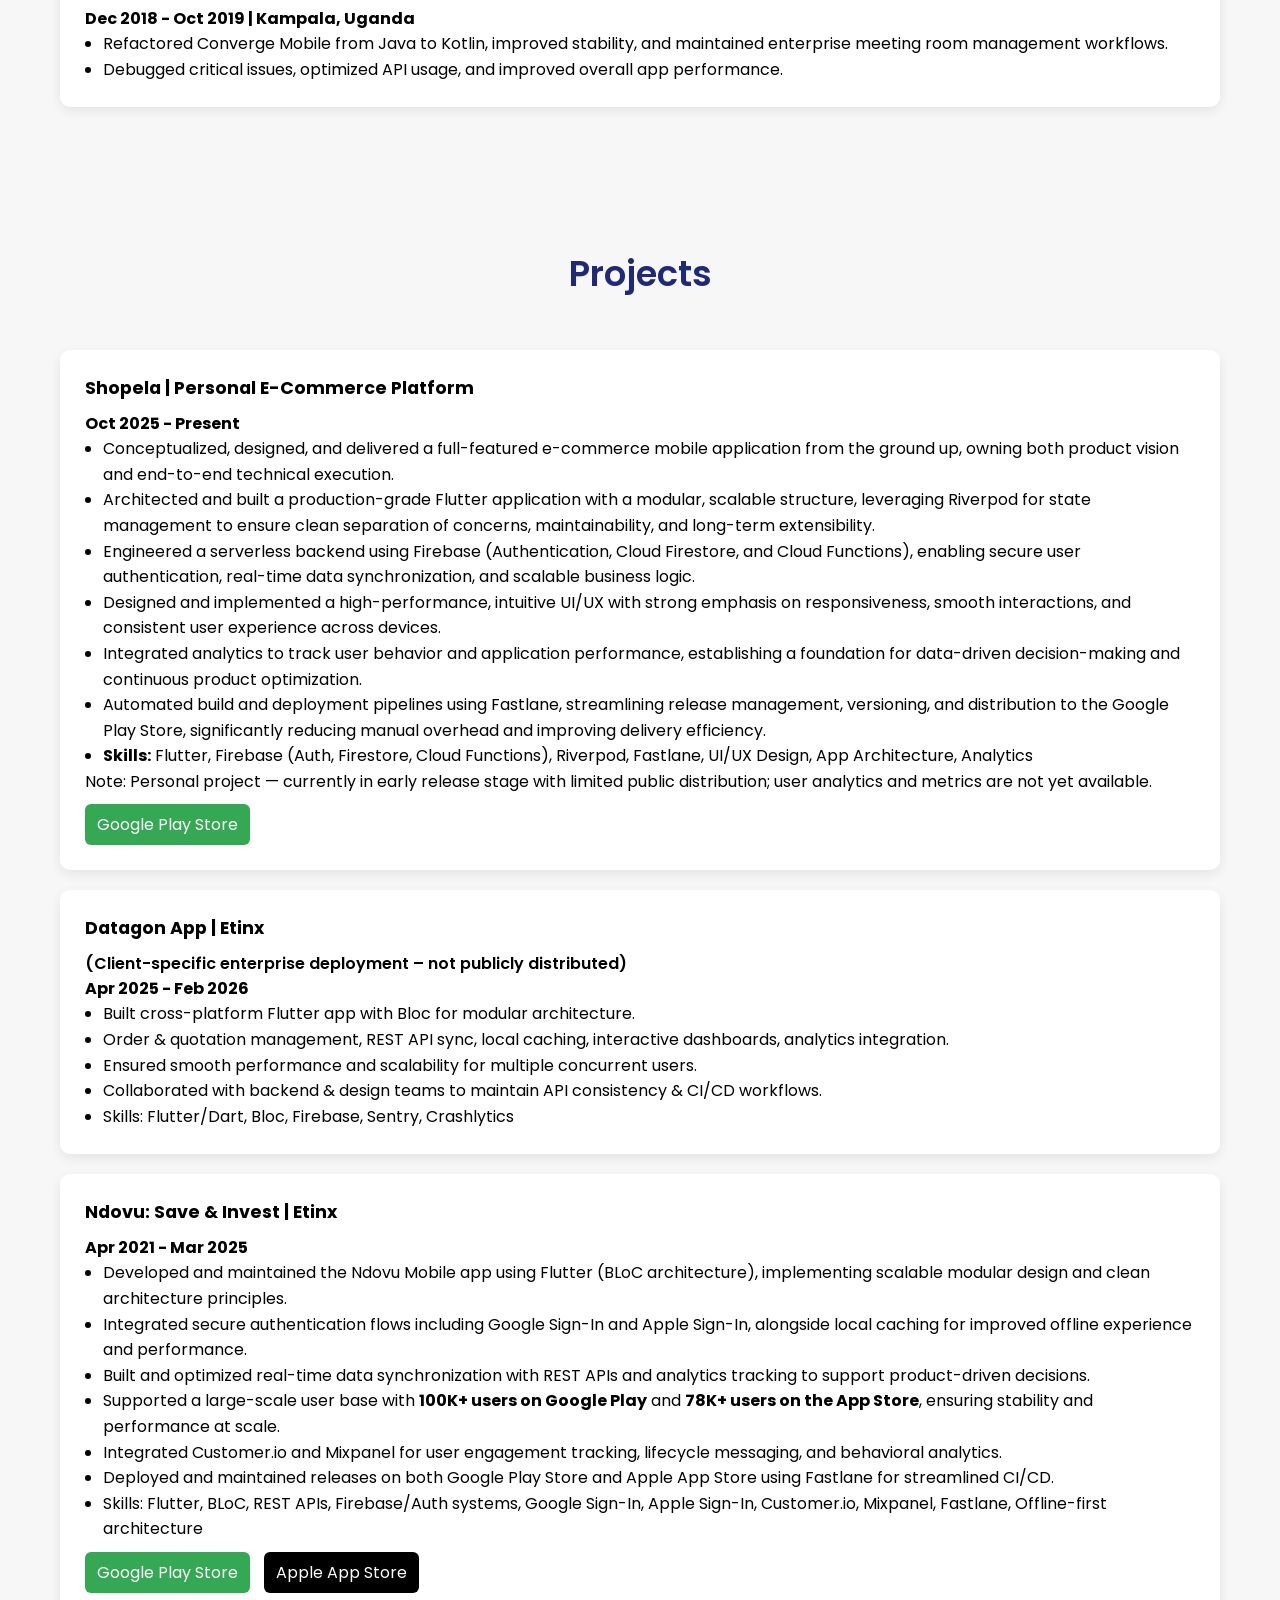
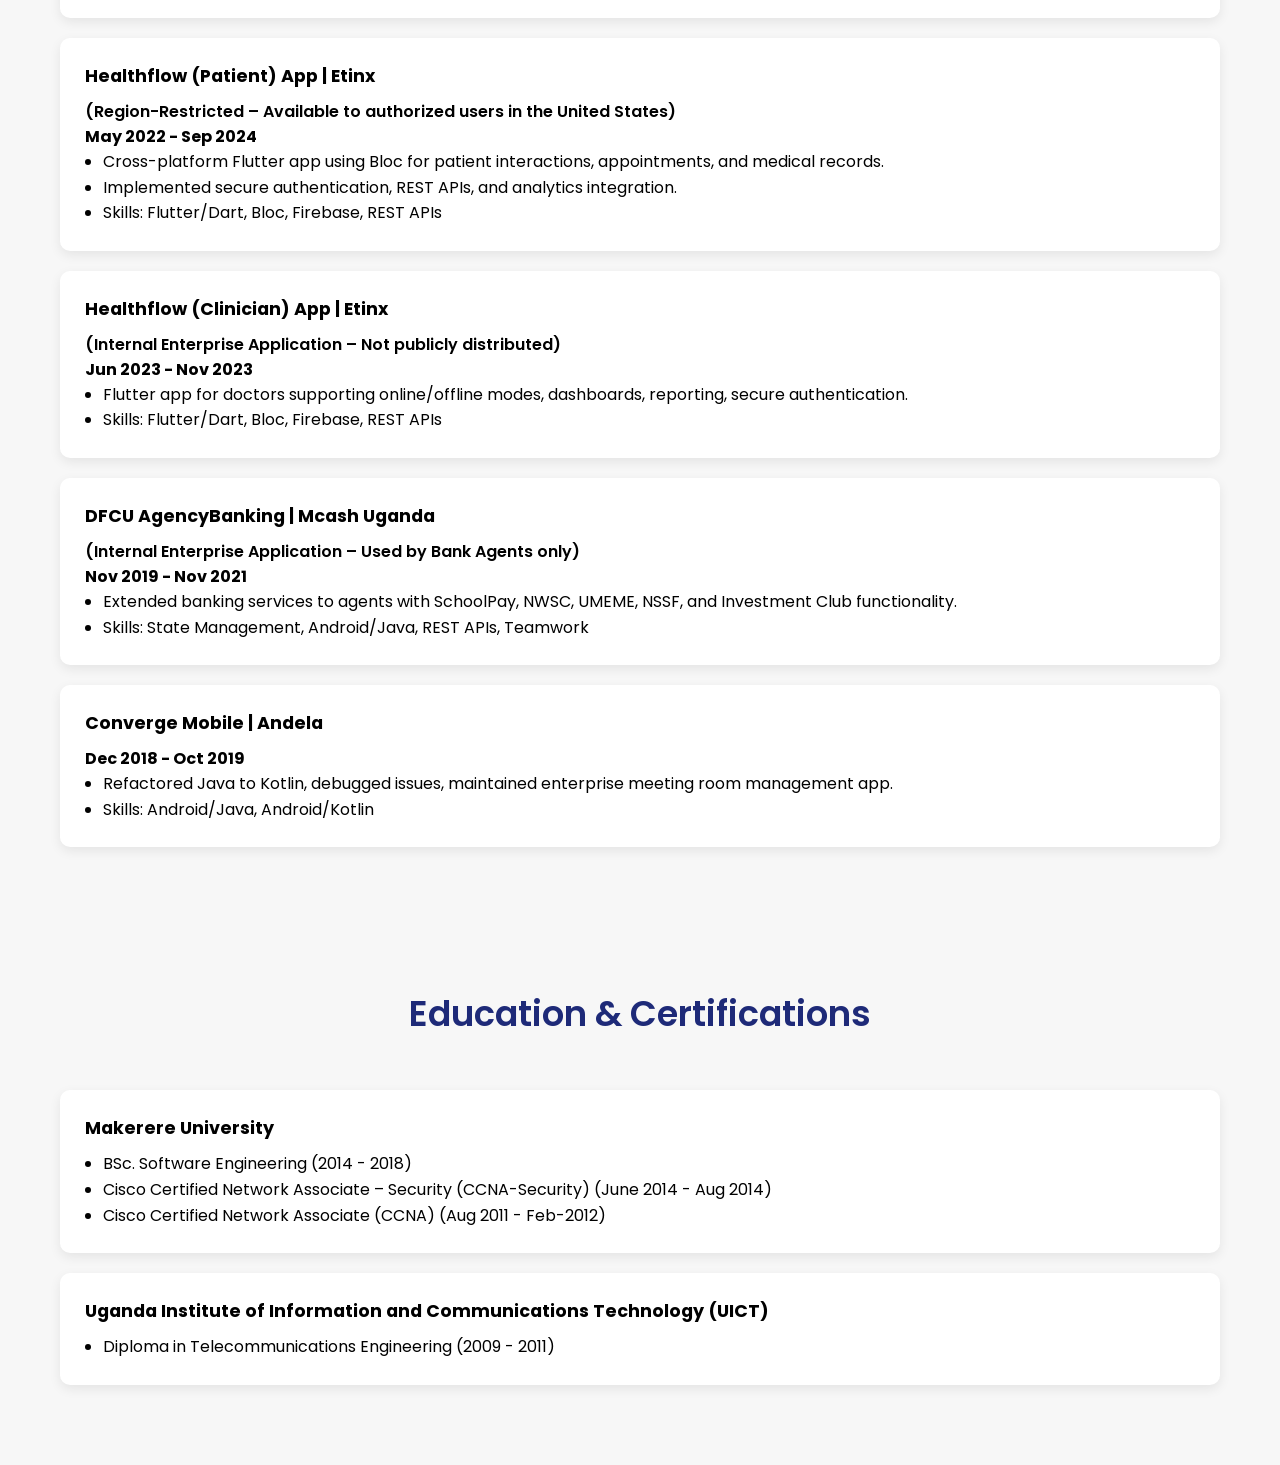
==== commit 538319b8: "Update index.html" ====
--- a/index.html
+++ b/index.html
@@ -119,7 +119,7 @@
                 <p>Etinx - Estonia&nbsp;&nbsp;
                     <a href="https://www.etinx.com" target="_blank" rel="noopener noreferrer">🌐</a>
                 </p>
-                <small>April 2022 - April 2026</small>
+                <small>Apr 2022 - Apr 2026</small>
             </div>
         </div>
 
@@ -167,7 +167,7 @@
     <!-- Etinx | Flutter Developer -->
     <div class="experience-item">
         <div class="company">Etinx | Flutter Developer</div>
-        <div><strong>Apr 2022 - Feb 2026 | Estonia · Remote</strong></div>
+        <div><strong>Apr 2022 - Apr 2026 | Estonia · Remote</strong></div>
         <ul>
             <li>Designed, developed, and maintained cross-platform mobile applications using Flutter
                 and Dart for HealthTech, FinTech, and Enterprise platforms.
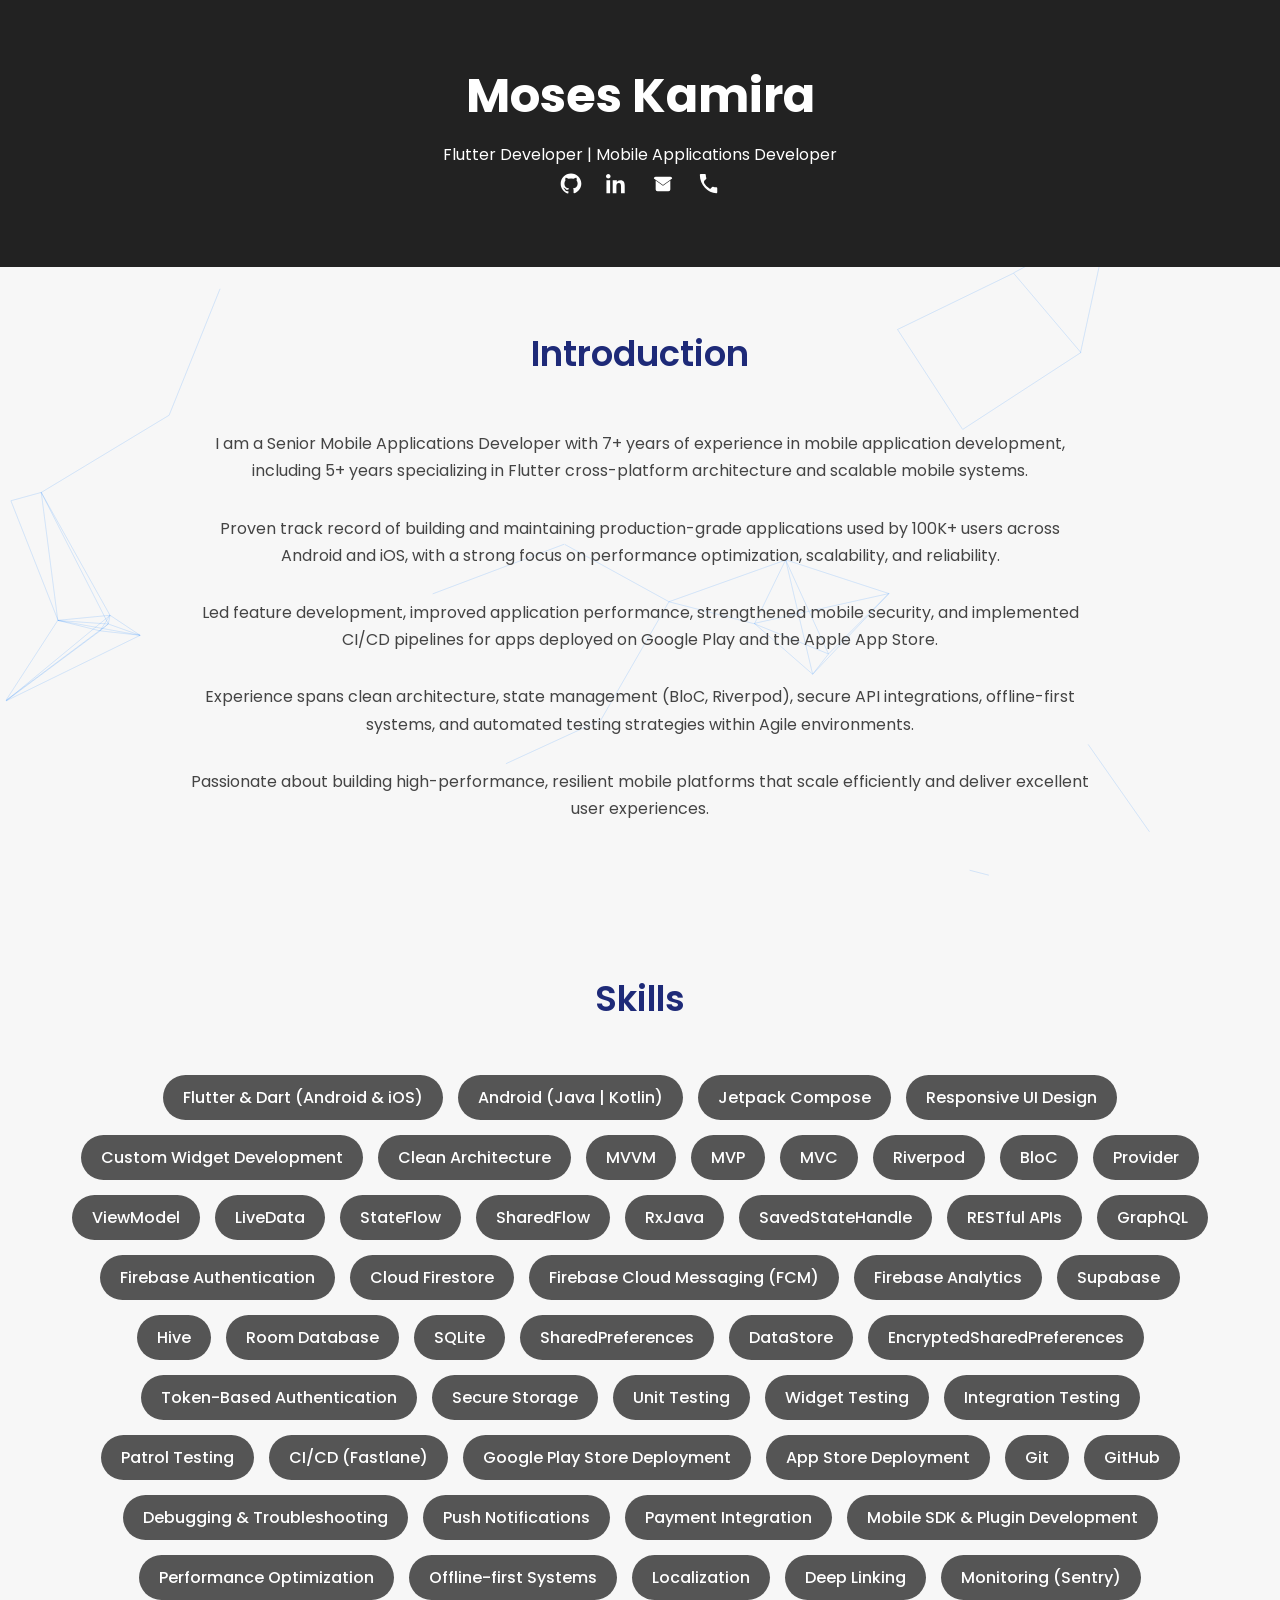
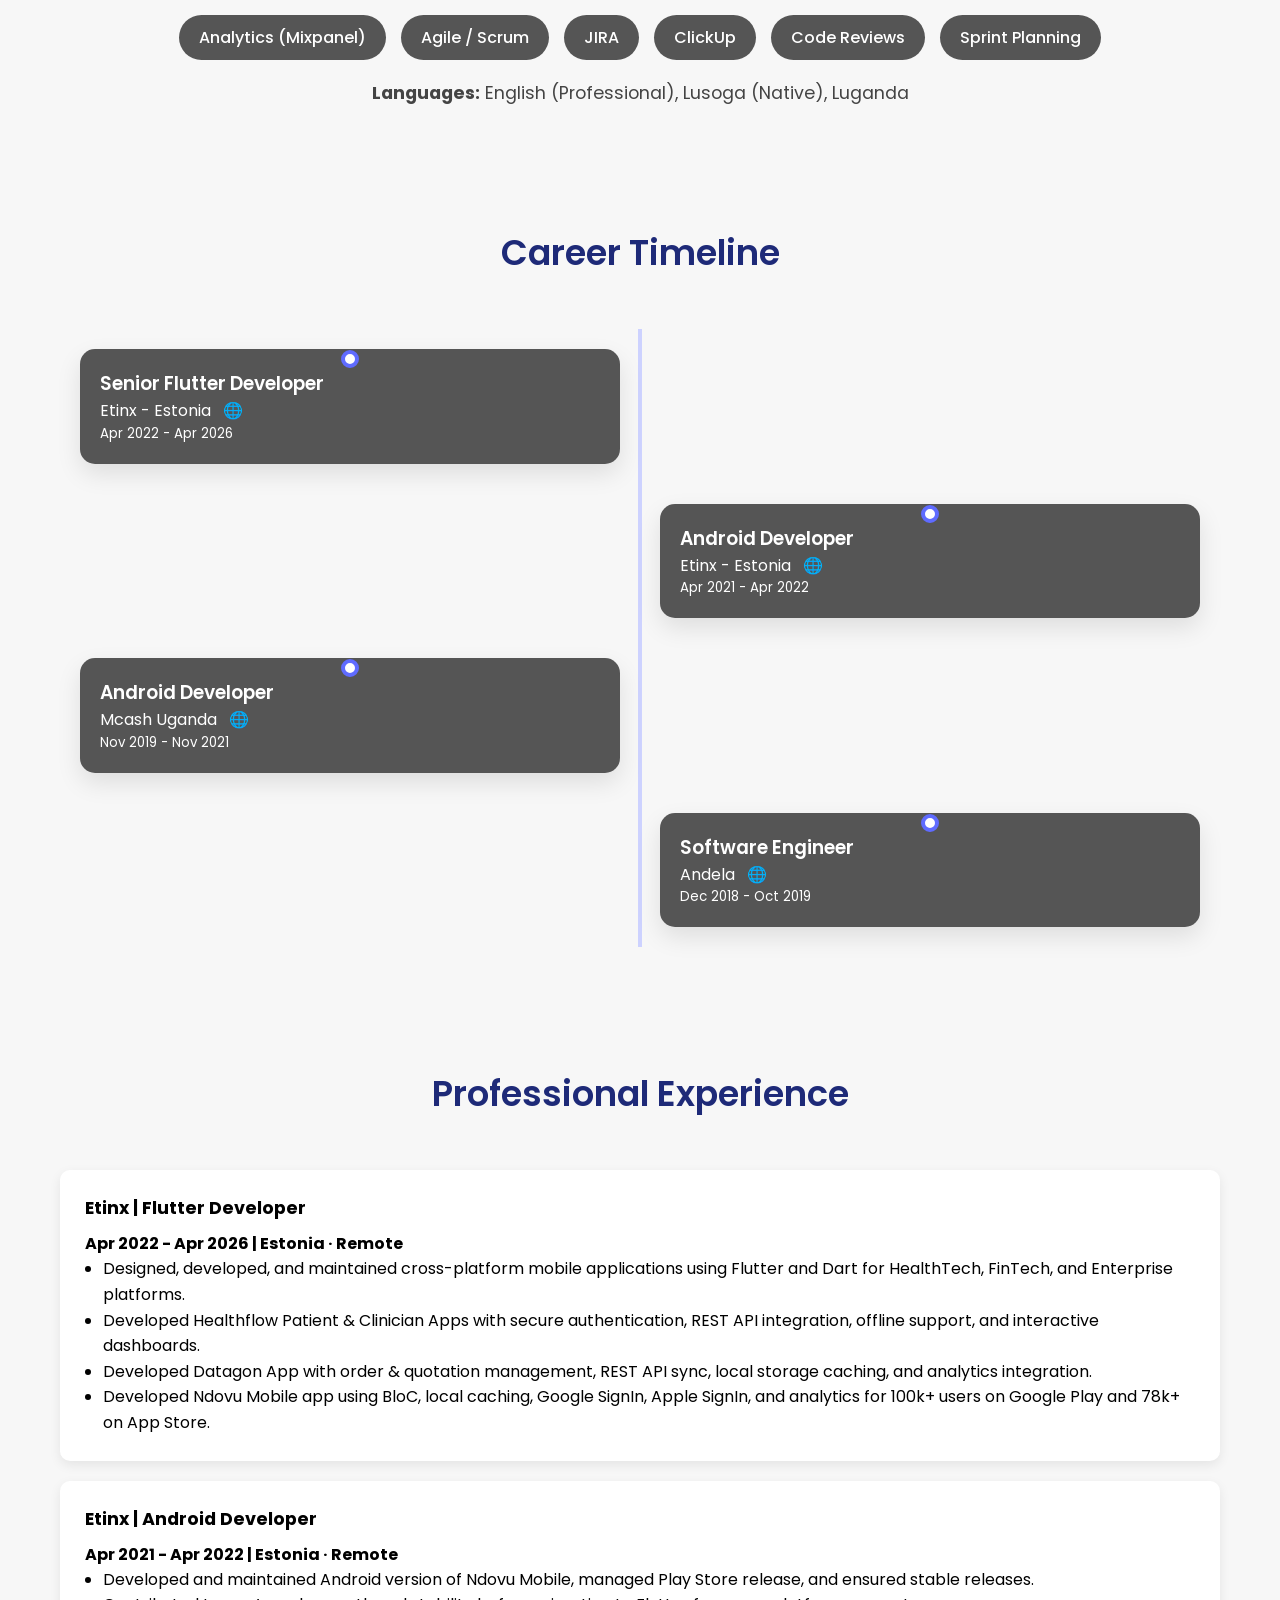
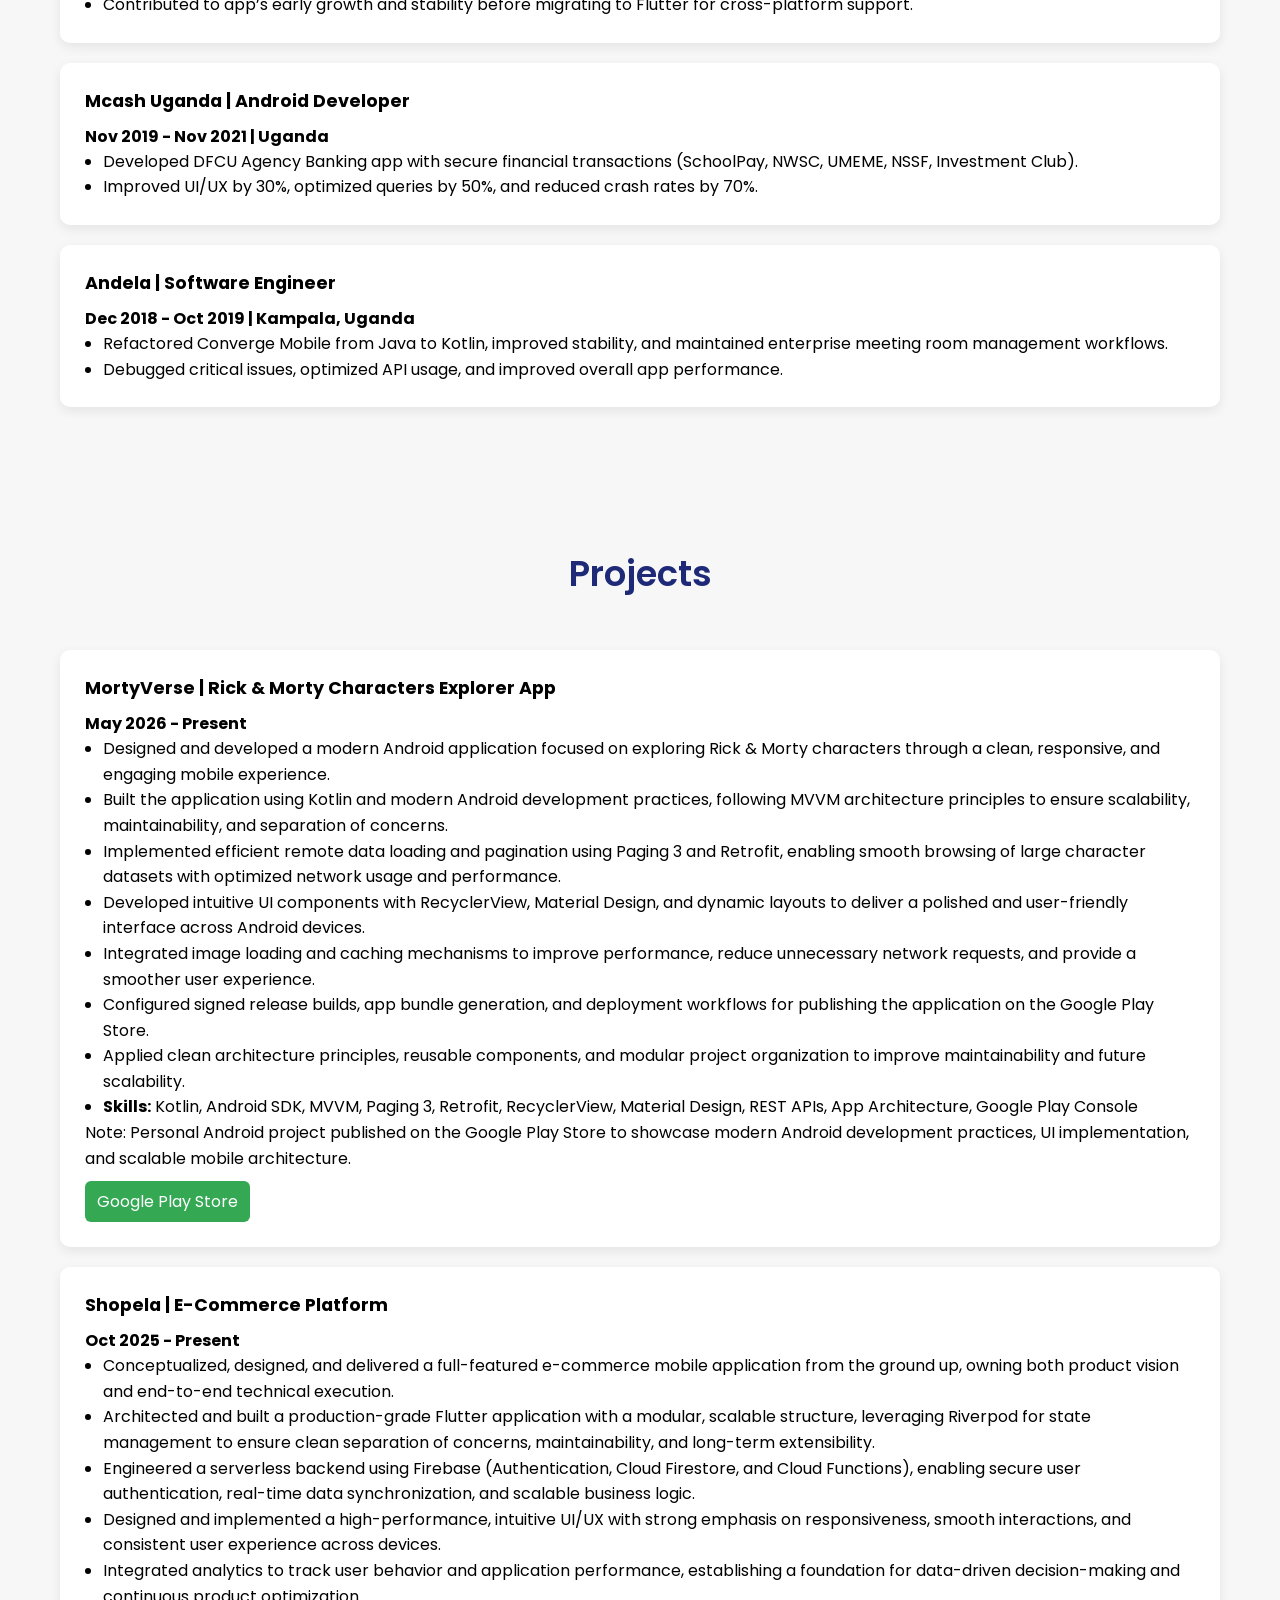
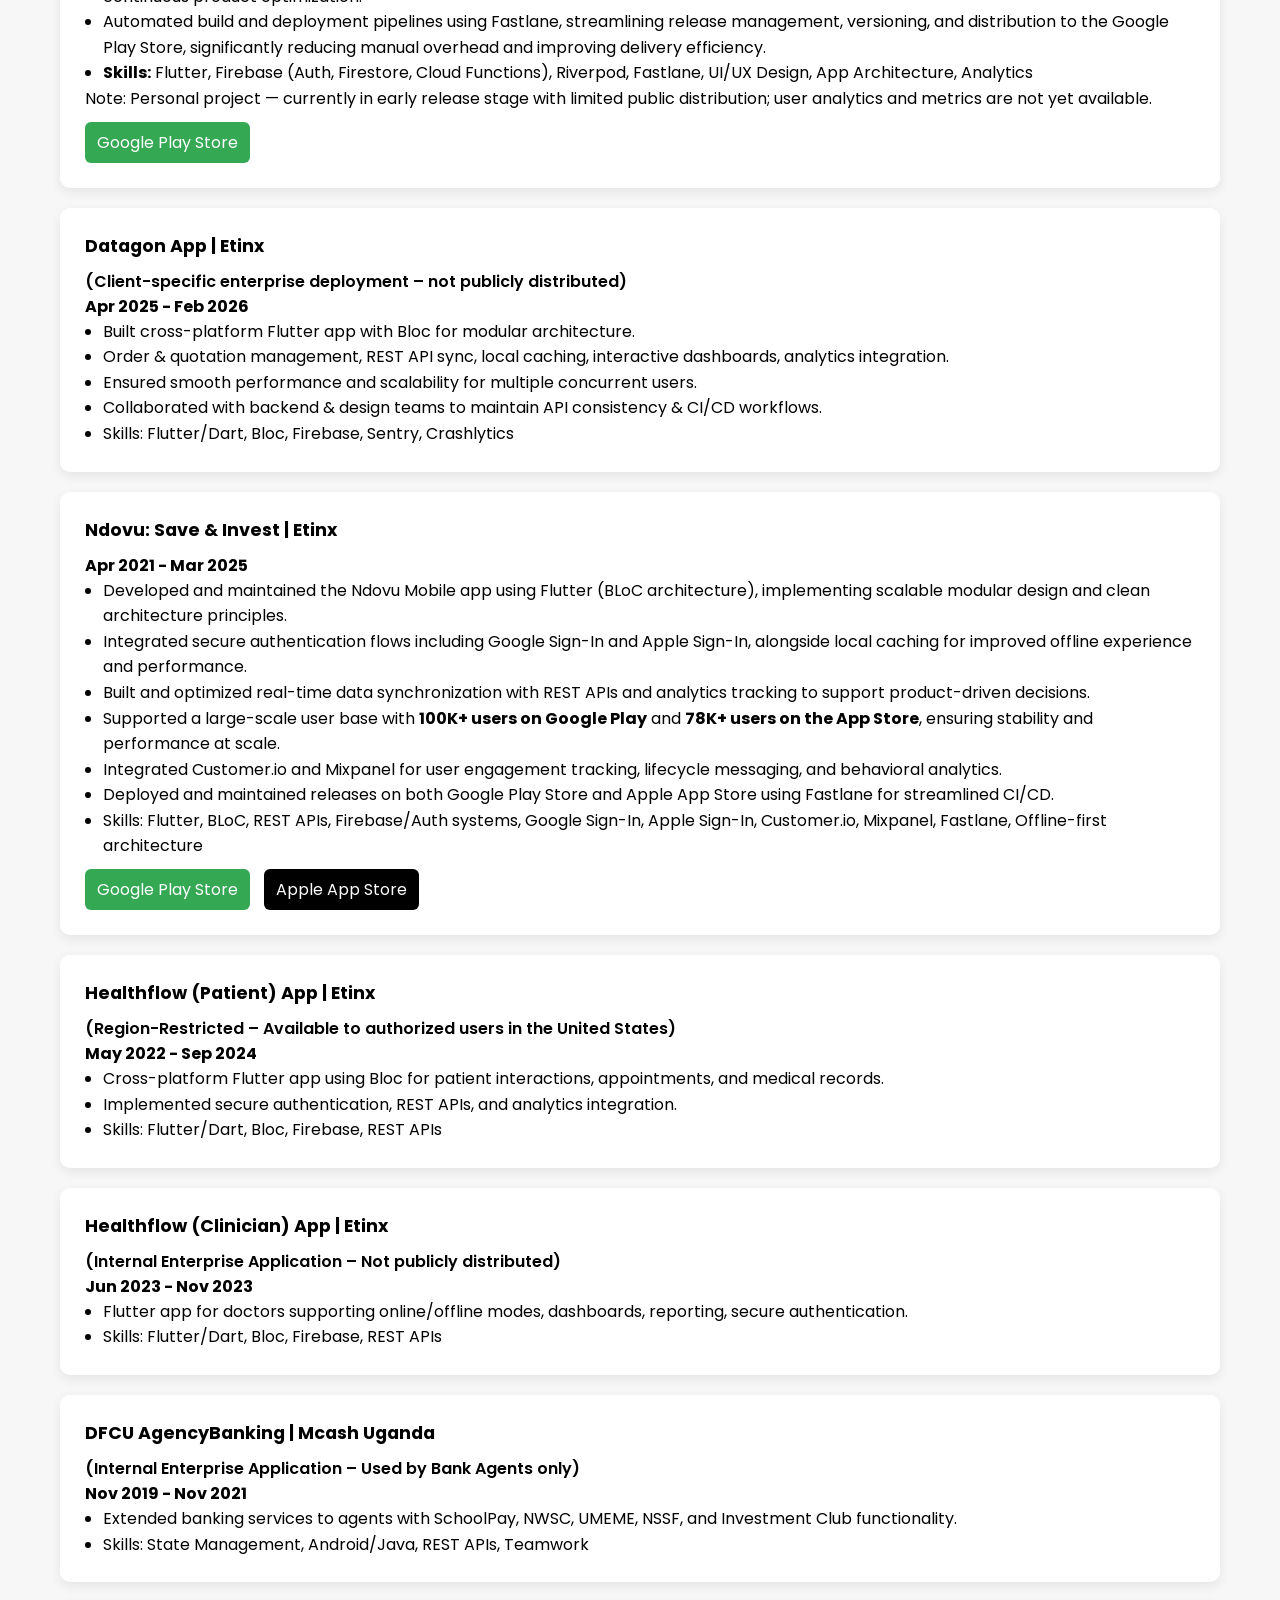
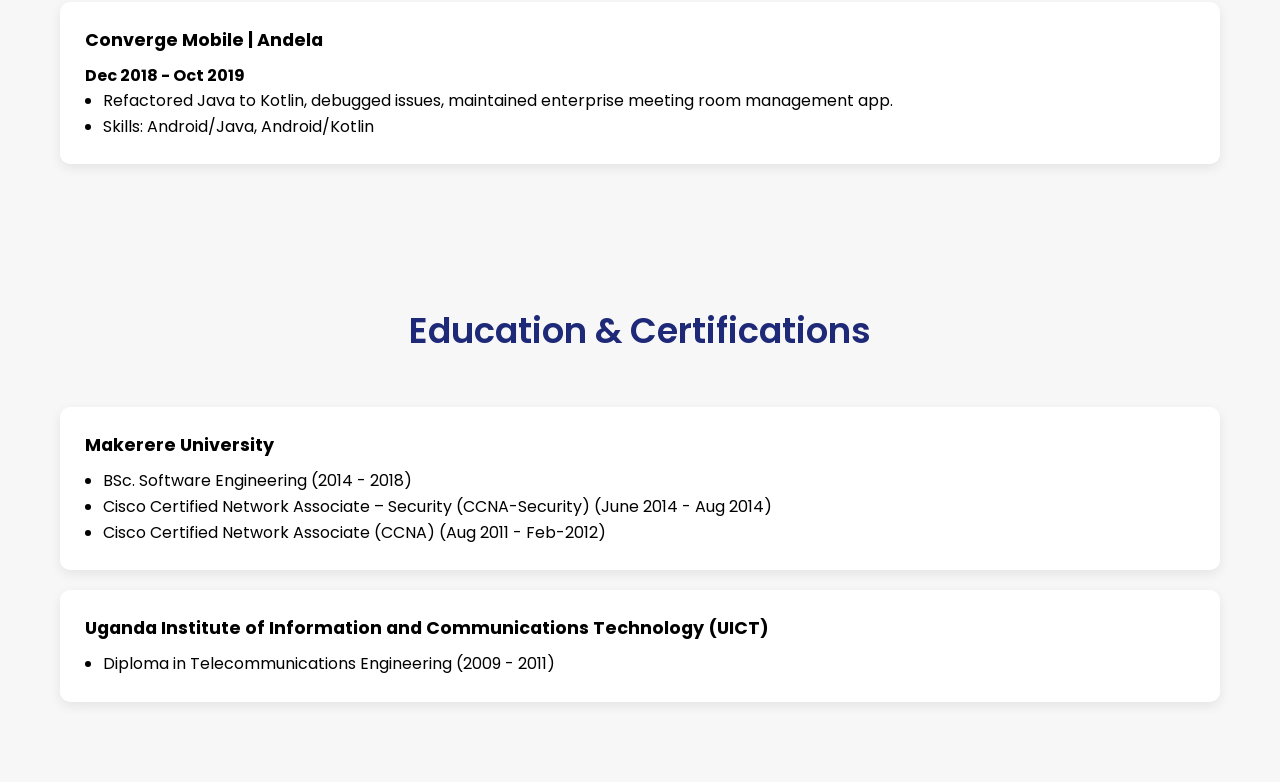
==== commit 804e78d9: "feat(index): update the index file with the MortyVerse app information" ====
--- a/index.html
+++ b/index.html
@@ -82,28 +82,69 @@
 <!-- Skills -->
 <section id="skills">
     <h2 class="section-title">Skills</h2>
+
     <div class="skills-container">
-        <div class="skill">Flutter (Dart)</div>
-        <div class="skill">State Management (BloC, Riverpod, Provider, GetX)</div>
-        <div class="skill">Firebase (Auth, Firestore, Analytics)</div>
-        <div class="skill">REST & GraphQL APIs</div>
-        <div class="skill">CI/CD (Fastlane)</div>
-        <div class="skill">Analytics (Mixpanel)</div>
-        <div class="skill">Monitoring (Sentry)</div>
-        <div class="skill">Offline-first systems</div>
-        <div class="skill">Android (Java, Kotlin)</div>
+
+        <div class="skill">Flutter & Dart (Android & iOS)</div>
+        <div class="skill">Android (Java | Kotlin)</div>
         <div class="skill">Jetpack Compose</div>
+        <div class="skill">Responsive UI Design</div>
+        <div class="skill">Custom Widget Development</div>
         <div class="skill">Clean Architecture</div>
         <div class="skill">MVVM</div>
-        <div class="skill">Secure Storage & Token Auth</div>
-        <div class="skill">Widget, Unit & Integration Testing</div>
-        <div class="skill">Debugging & Performance Optimization</div>
+        <div class="skill">MVP</div>
+        <div class="skill">MVC</div>
+        <div class="skill">Riverpod</div>
+        <div class="skill">BloC</div>
+        <div class="skill">Provider</div>
+        <div class="skill">ViewModel</div>
+        <div class="skill">LiveData</div>
+        <div class="skill">StateFlow</div>
+        <div class="skill">SharedFlow</div>
+        <div class="skill">RxJava</div>
+        <div class="skill">SavedStateHandle</div>
+        <div class="skill">RESTful APIs</div>
+        <div class="skill">GraphQL</div>
+        <div class="skill">Firebase Authentication</div>
+        <div class="skill">Cloud Firestore</div>
+        <div class="skill">Firebase Cloud Messaging (FCM)</div>
+        <div class="skill">Firebase Analytics</div>
+        <div class="skill">Supabase</div>
+        <div class="skill">Hive</div>
+        <div class="skill">Room Database</div>
+        <div class="skill">SQLite</div>
+        <div class="skill">SharedPreferences</div>
+        <div class="skill">DataStore</div>
+        <div class="skill">EncryptedSharedPreferences</div>
+        <div class="skill">Token-Based Authentication</div>
+        <div class="skill">Secure Storage</div>
+        <div class="skill">Unit Testing</div>
+        <div class="skill">Widget Testing</div>
+        <div class="skill">Integration Testing</div>
+        <div class="skill">Patrol Testing</div>
+        <div class="skill">CI/CD (Fastlane)</div>
+        <div class="skill">Google Play Store Deployment</div>
+        <div class="skill">App Store Deployment</div>
+        <div class="skill">Git</div>
+        <div class="skill">GitHub</div>
+        <div class="skill">Debugging & Troubleshooting</div>
+        <div class="skill">Push Notifications</div>
+        <div class="skill">Payment Integration</div>
         <div class="skill">Mobile SDK & Plugin Development</div>
-        <div class="skill">SCRUM & Agile</div>
-        <div class="skill">JIRA & ClickUp</div>
+        <div class="skill">Performance Optimization</div>
+        <div class="skill">Offline-first Systems</div>
+        <div class="skill">Localization</div>
+        <div class="skill">Deep Linking</div>
+        <div class="skill">Monitoring (Sentry)</div>
+        <div class="skill">Analytics (Mixpanel)</div>
+        <div class="skill">Agile / Scrum</div>
+        <div class="skill">JIRA</div>
+        <div class="skill">ClickUp</div>
         <div class="skill">Code Reviews</div>
         <div class="skill">Sprint Planning</div>
-    </div>
+
+    </div>
+
     <div class="languages">
         <strong>Languages:</strong> English (Professional), Lusoga (Native), Luganda
     </div>
@@ -229,8 +270,60 @@
 <!-- Projects -->
 <section id="projects">
     <h2 class="section-title">Projects</h2>
-    <div class="project-item">
-    <div class="company">Shopela | Personal E-Commerce Platform</div>
+    <!-- MortyVerse -->
+    <div class="project-item">
+        <div class="company">MortyVerse | Rick & Morty Characters Explorer App</div>
+        <div><strong>May 2026 - Present</strong></div>
+        <ul>
+            <li>
+                Designed and developed a modern Android application focused on exploring Rick & Morty characters through a clean, responsive, and engaging mobile experience.
+            </li>
+
+            <li>
+                Built the application using Kotlin and modern Android development practices, following MVVM architecture principles to ensure scalability, maintainability, and separation of concerns.
+            </li>
+
+            <li>
+                Implemented efficient remote data loading and pagination using Paging 3 and Retrofit, enabling smooth browsing of large character datasets with optimized network usage and performance.
+            </li>
+
+            <li>
+                Developed intuitive UI components with RecyclerView, Material Design, and dynamic layouts to deliver a polished and user-friendly interface across Android devices.
+            </li>
+
+            <li>
+                Integrated image loading and caching mechanisms to improve performance, reduce unnecessary network requests, and provide a smoother user experience.
+            </li>
+
+            <li>
+                Configured signed release builds, app bundle generation, and deployment workflows for publishing the application on the Google Play Store.
+            </li>
+
+            <li>
+                Applied clean architecture principles, reusable components, and modular project organization to improve maintainability and future scalability.
+            </li>
+
+            <li>
+                <strong>Skills:</strong> Kotlin, Android SDK, MVVM, Paging 3, Retrofit, RecyclerView, Material Design, REST APIs, App Architecture, Google Play Console
+            </li>
+        </ul>
+
+        <p class="project-note">
+            Note: Personal Android project published on the Google Play Store to showcase modern Android development practices, UI implementation, and scalable mobile architecture.
+        </p>
+
+        <div style="margin-top:10px;">
+            <a href="https://play.google.com/store/apps/details?id=com.kamira.mortyverse"
+               target="_blank"
+               style="background:#34a853; padding:8px 12px; border-radius:6px; display:inline-block; color:#fff; text-decoration:none;">
+                Google Play Store
+            </a>
+        </div>
+    </div>
+
+    <!-- Shopela App -->
+    <div class="project-item">
+    <div class="company">Shopela | E-Commerce Platform</div>
     <div><strong>Oct 2025 - Present</strong></div>
     <ul>
         <li>
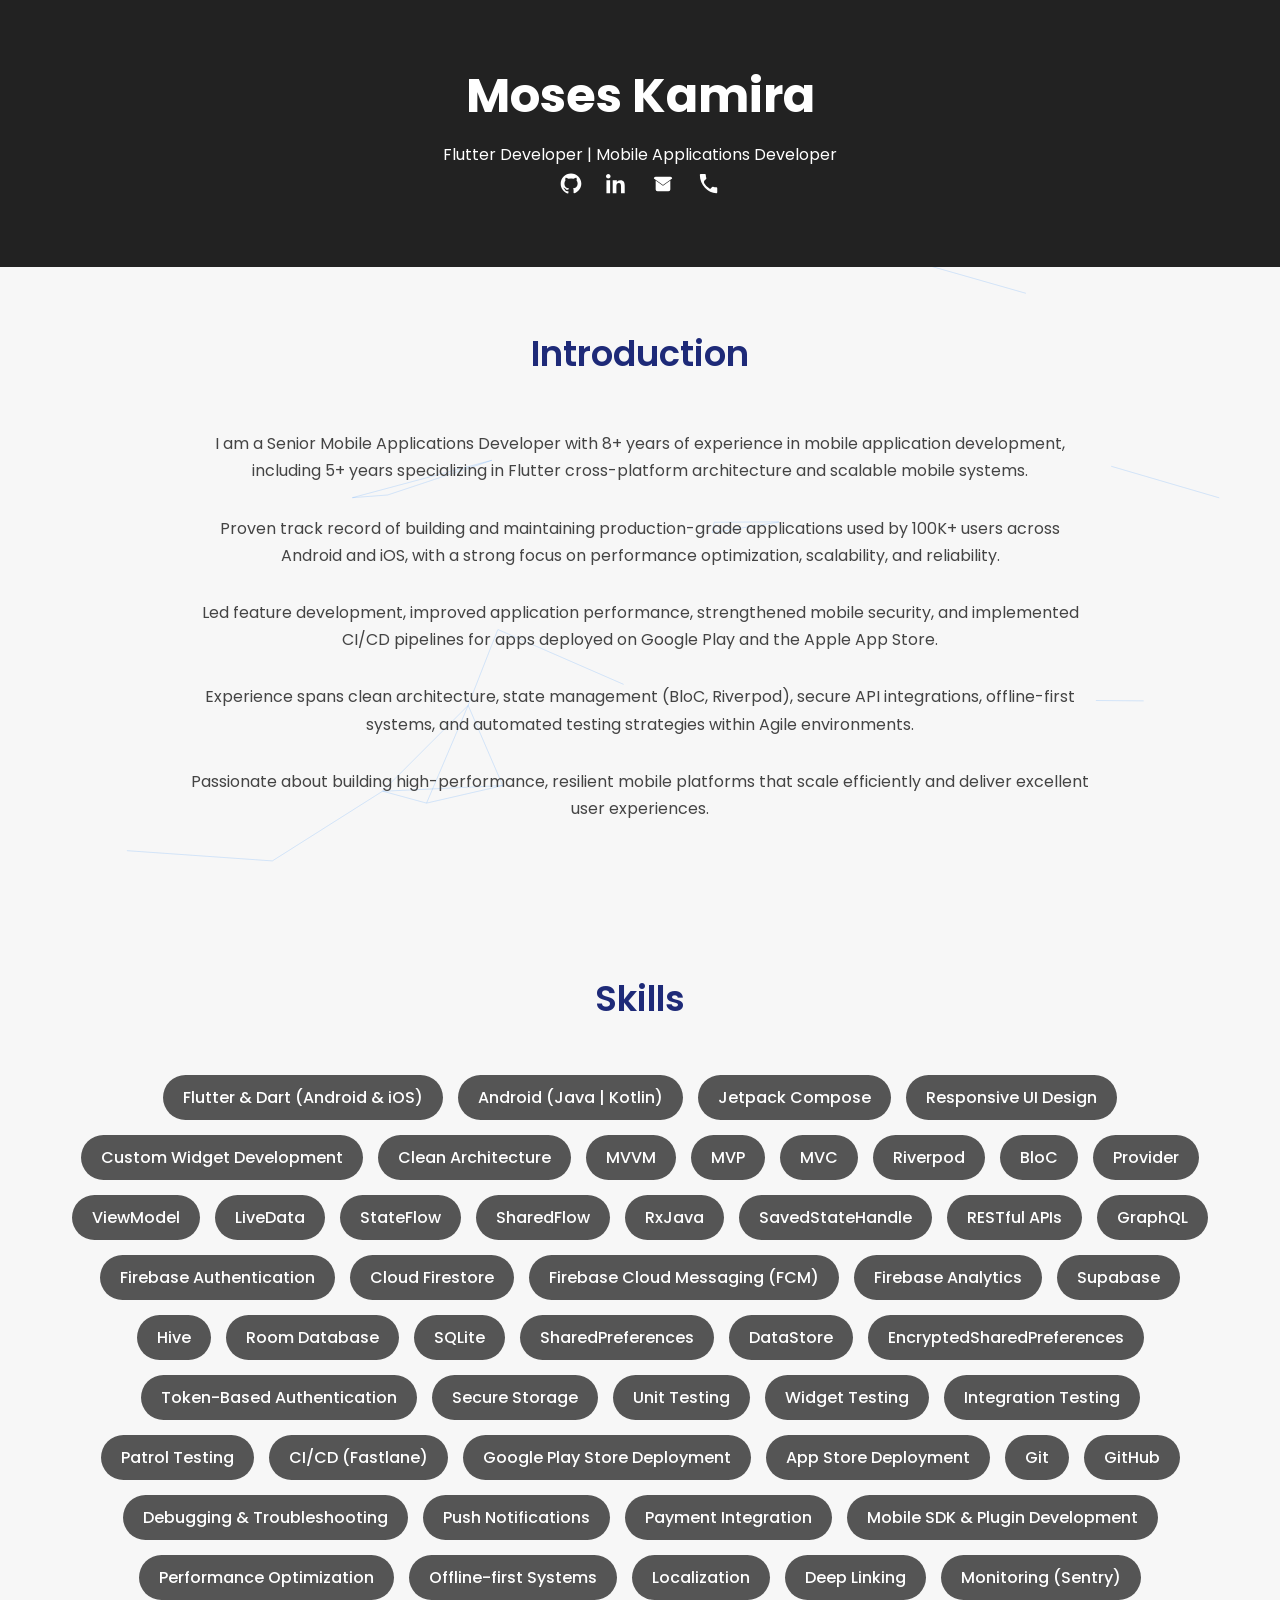
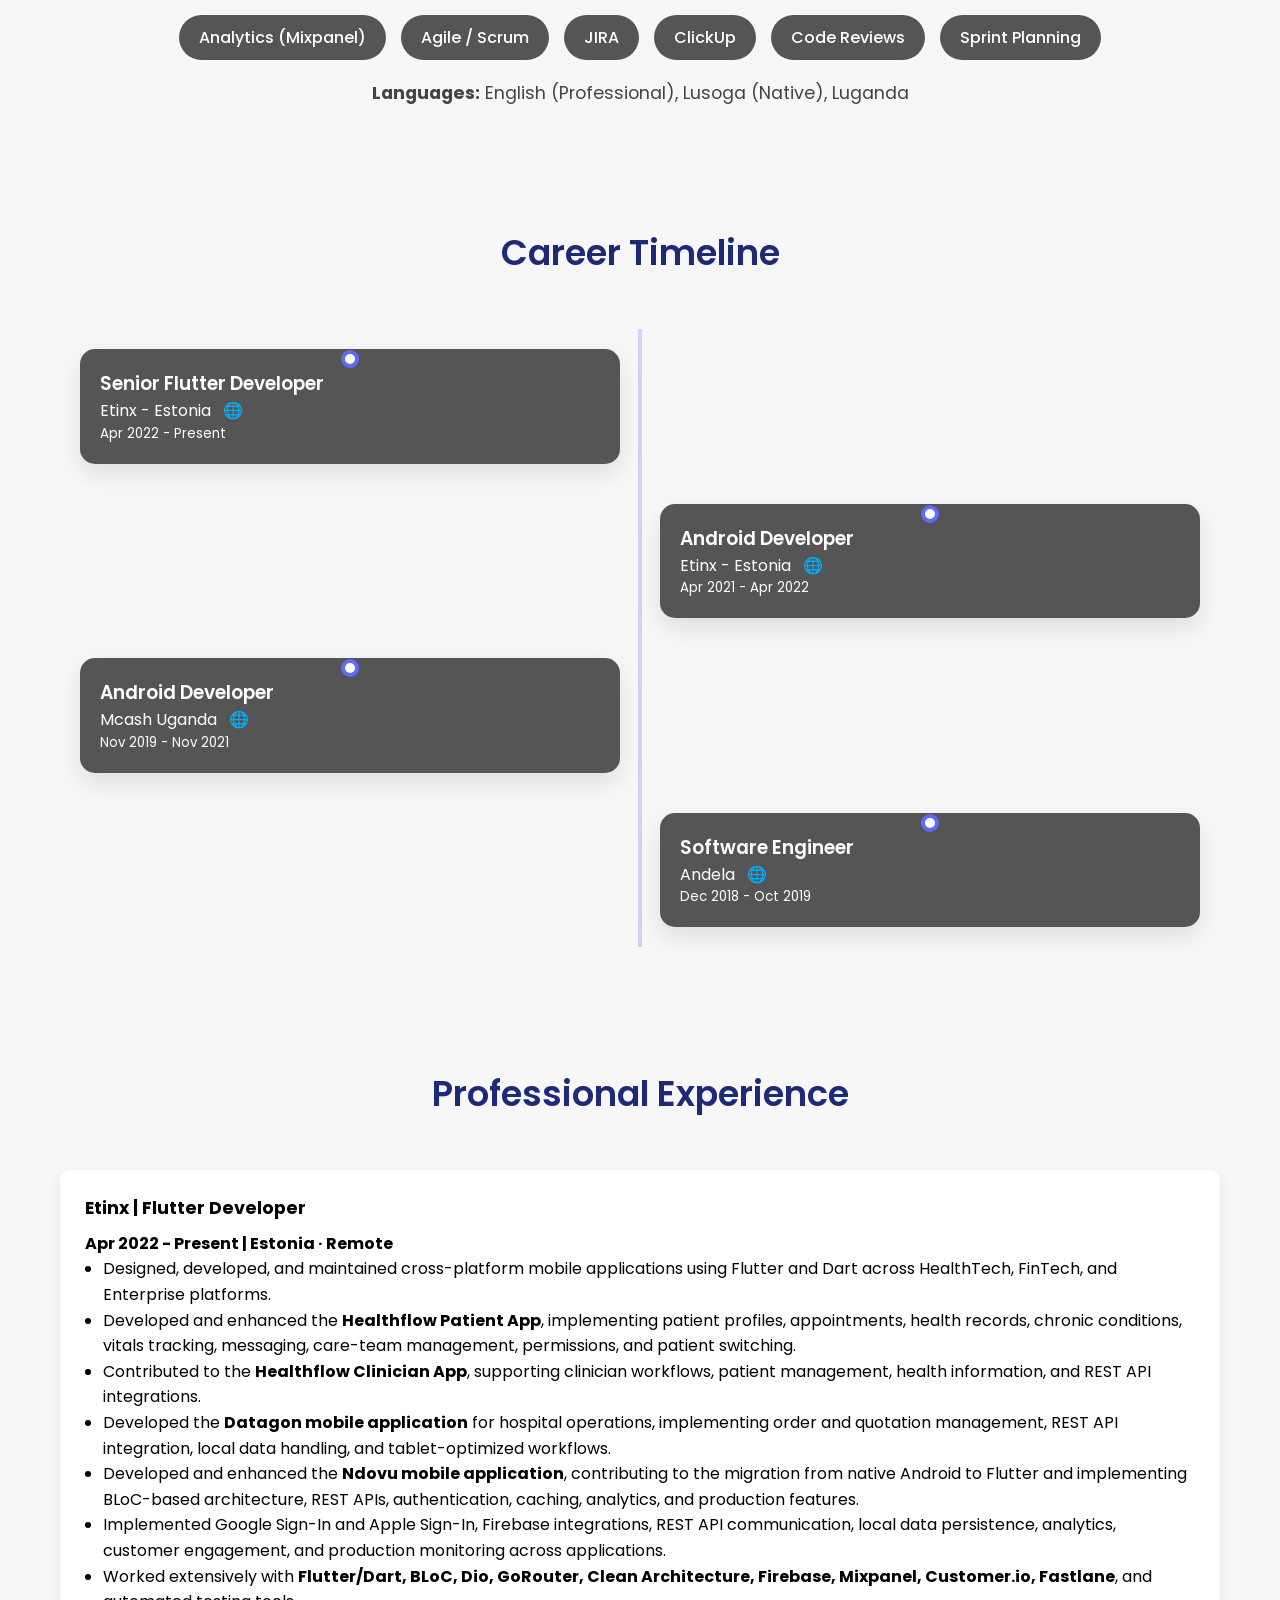
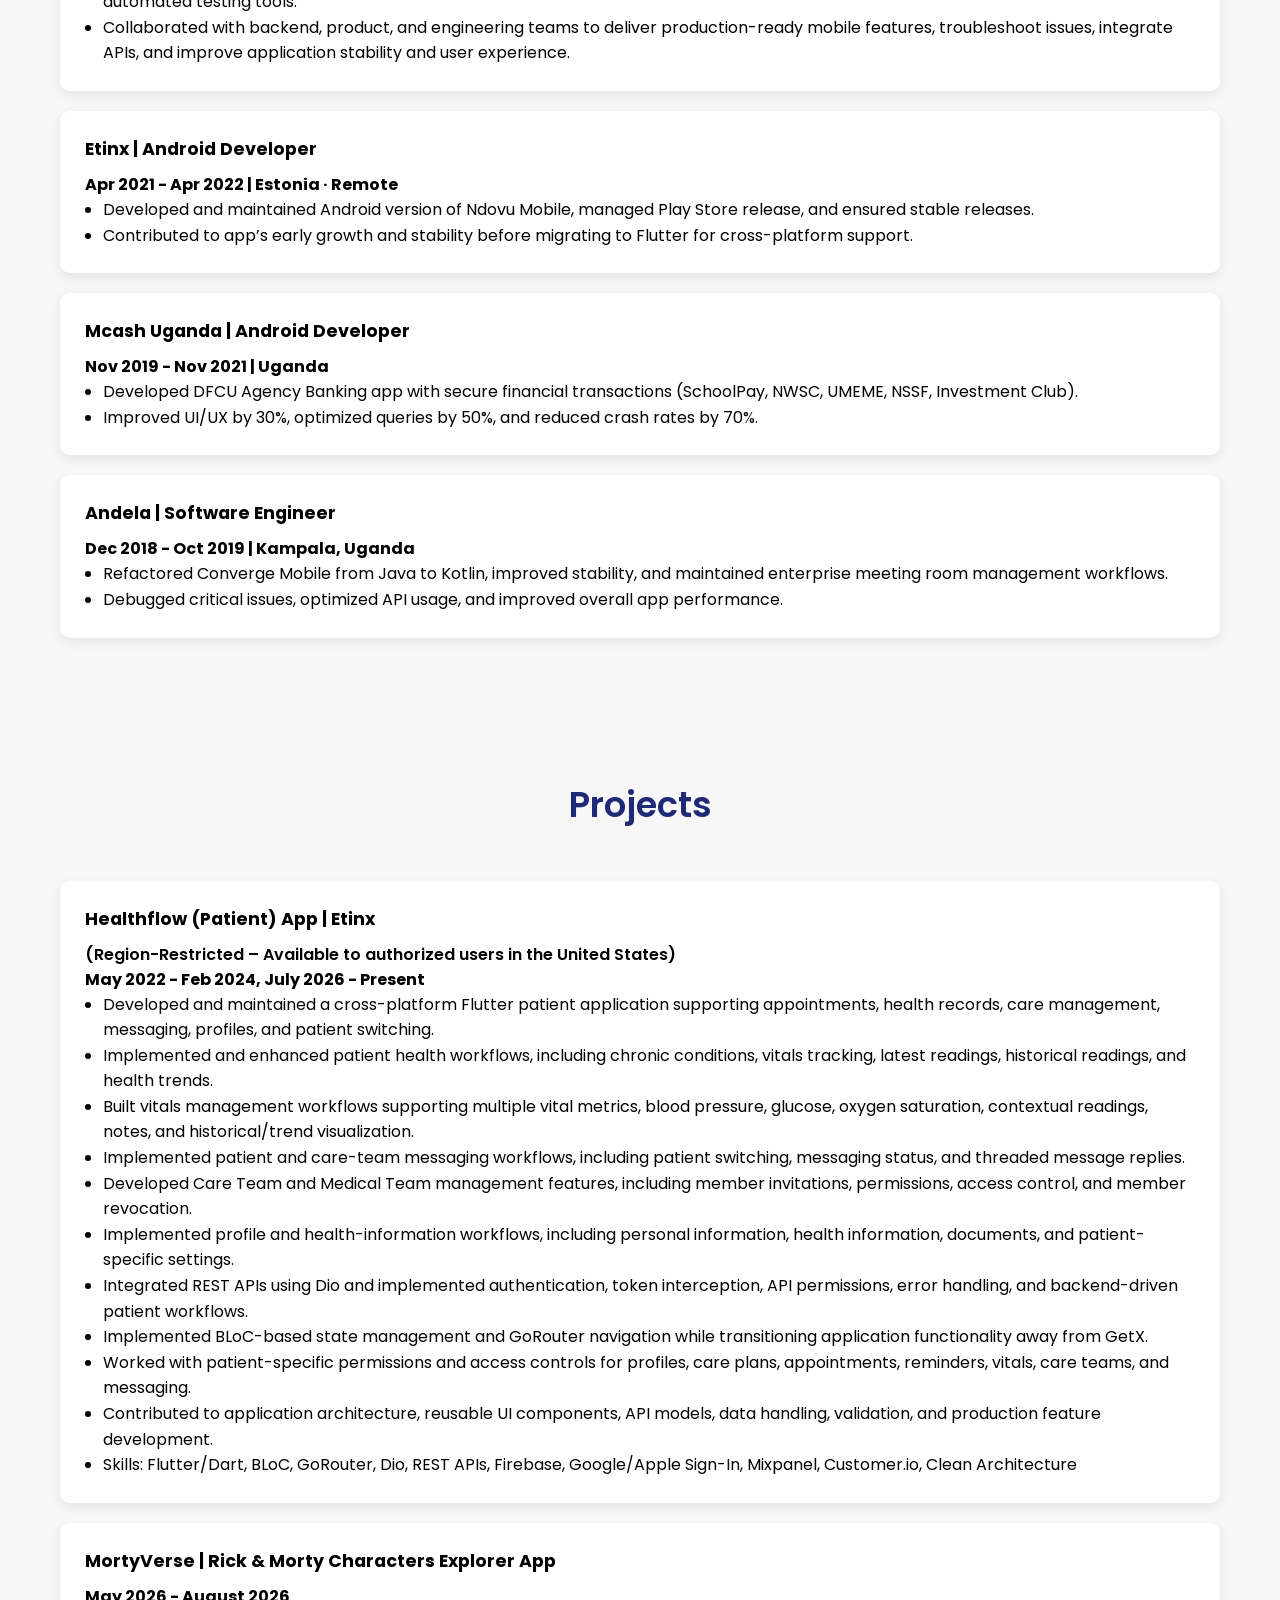
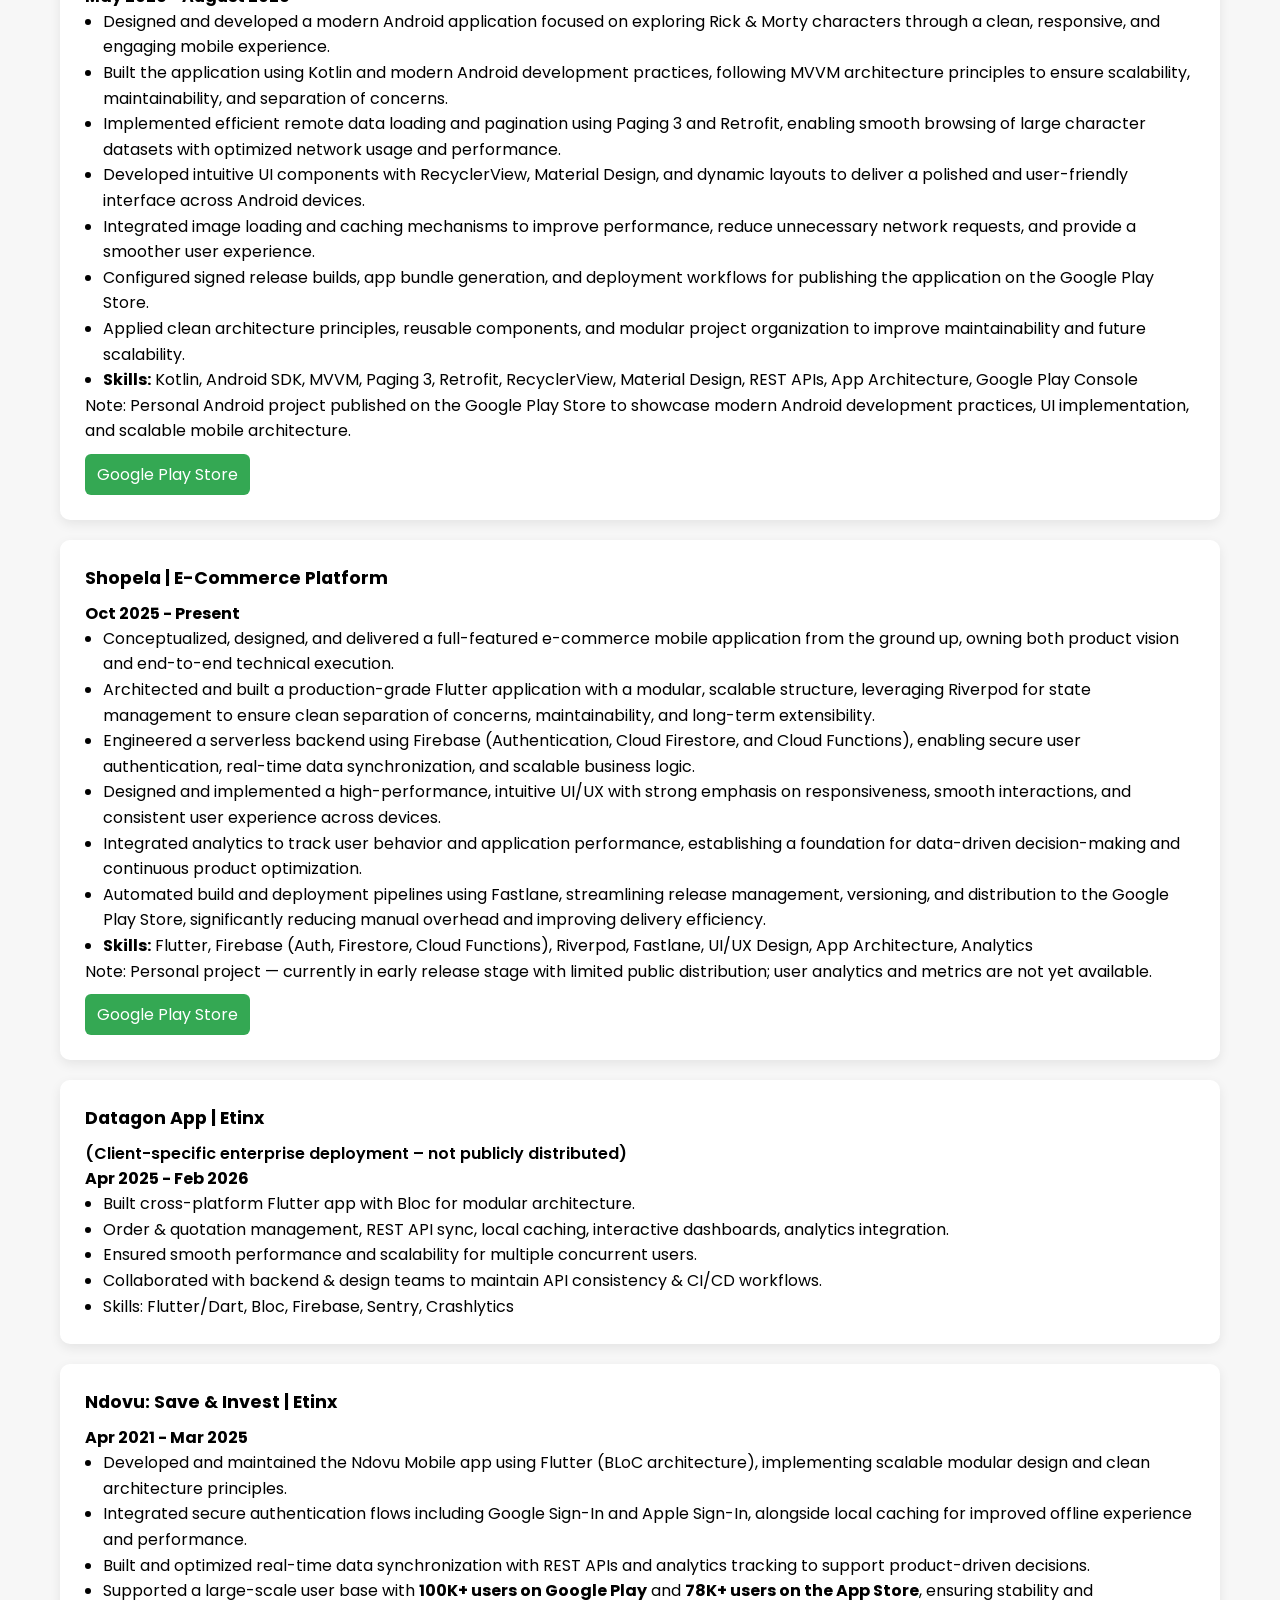
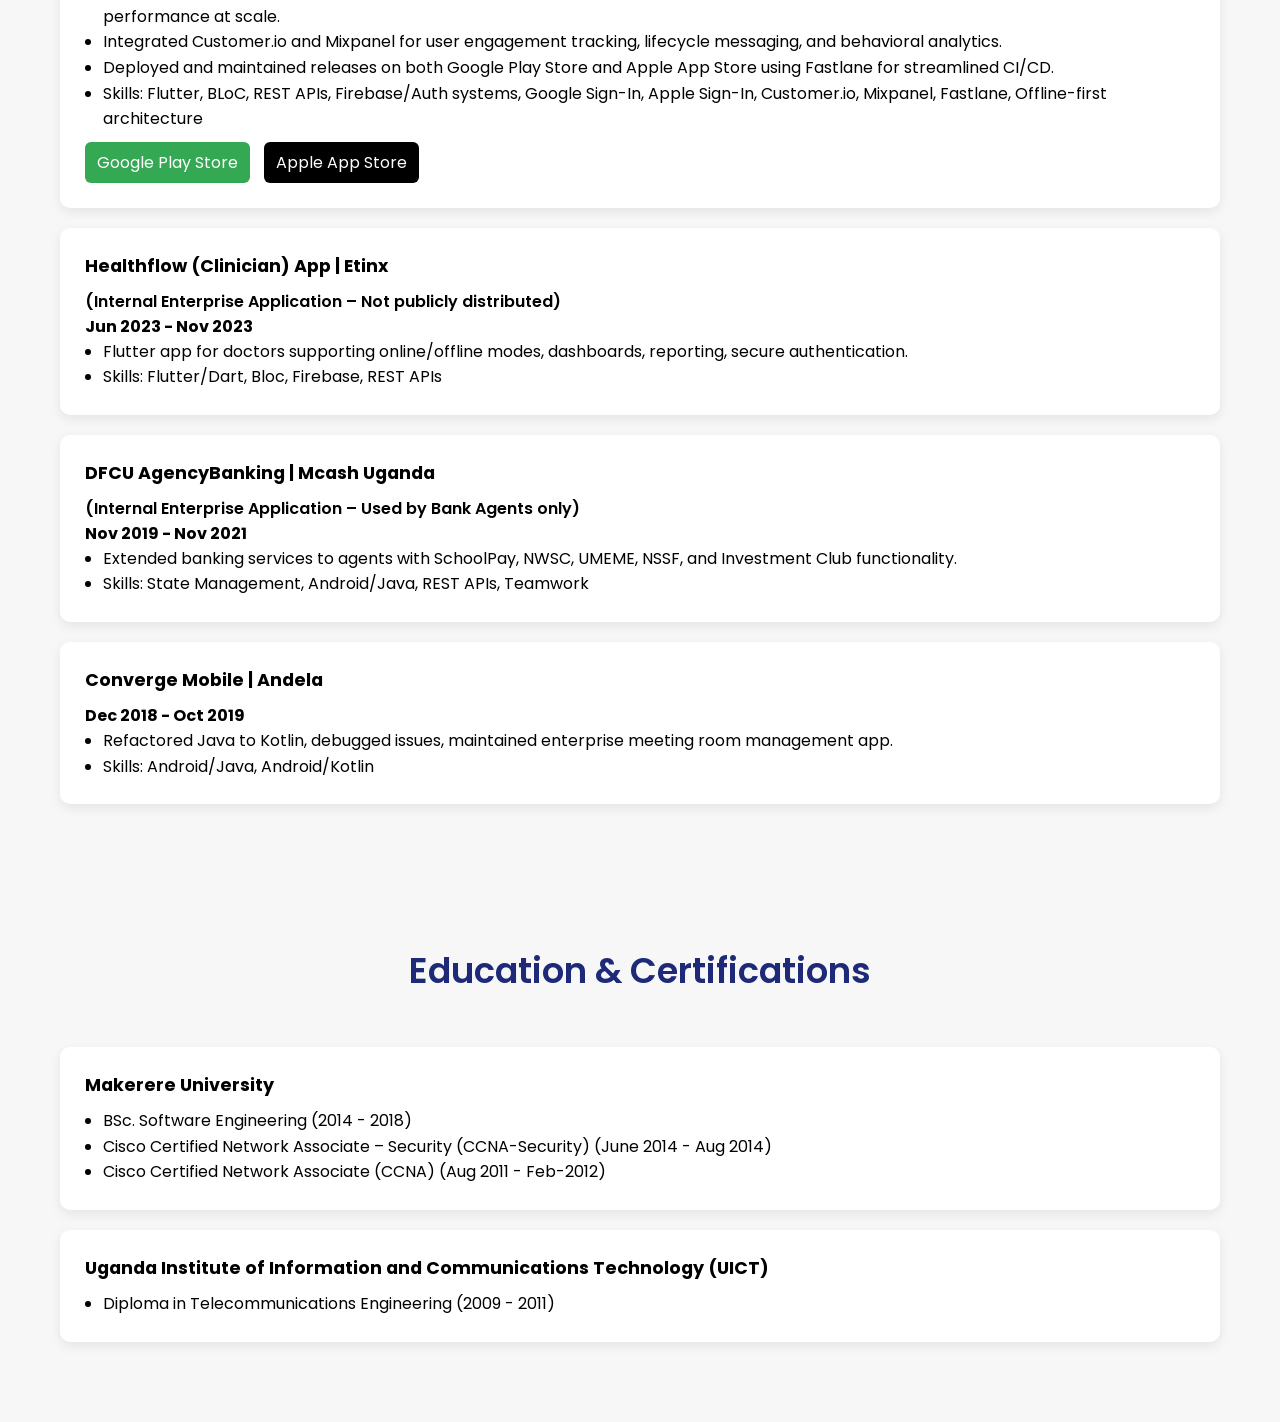
==== commit ff736faa: "feat(index): update the index file with the MortyVerse app information" ====
--- a/index.html
+++ b/index.html
@@ -59,23 +59,31 @@
     <h2 class="section-title">Introduction</h2>
 
     <p class="intro">
-        I am a Senior Mobile Applications Developer with 7+ years of experience in mobile application development, including 5+ years specializing in Flutter cross-platform architecture and scalable mobile systems.
+        I am a Senior Mobile Applications Developer with 8+ years of experience in mobile
+        application development, including 5+ years specializing in Flutter cross-platform
+        architecture and scalable mobile systems.
     </p>
 
     <p class="intro">
-        Proven track record of building and maintaining production-grade applications used by 100K+ users across Android and iOS, with a strong focus on performance optimization, scalability, and reliability.
+        Proven track record of building and maintaining production-grade applications used by 100K+
+        users across Android and iOS, with a strong focus on performance optimization, scalability,
+        and reliability.
     </p>
 
     <p class="intro">
-        Led feature development, improved application performance, strengthened mobile security, and implemented CI/CD pipelines for apps deployed on Google Play and the Apple App Store.
+        Led feature development, improved application performance, strengthened mobile security, and
+        implemented CI/CD pipelines for apps deployed on Google Play and the Apple App Store.
     </p>
 
     <p class="intro">
-        Experience spans clean architecture, state management (BloC, Riverpod), secure API integrations, offline-first systems, and automated testing strategies within Agile environments.
+        Experience spans clean architecture, state management (BloC, Riverpod), secure API
+        integrations, offline-first systems, and automated testing strategies within Agile
+        environments.
     </p>
 
     <p class="intro">
-        Passionate about building high-performance, resilient mobile platforms that scale efficiently and deliver excellent user experiences.
+        Passionate about building high-performance, resilient mobile platforms that scale
+        efficiently and deliver excellent user experiences.
     </p>
 </section>
 
@@ -160,7 +168,7 @@
                 <p>Etinx - Estonia&nbsp;&nbsp;
                     <a href="https://www.etinx.com" target="_blank" rel="noopener noreferrer">🌐</a>
                 </p>
-                <small>Apr 2022 - Apr 2026</small>
+                <small>Apr 2022 - Present</small>
             </div>
         </div>
 
@@ -204,23 +212,41 @@
 <!-- Experience -->
 <section id="experience">
     <h2 class="section-title">Professional Experience</h2>
-
     <!-- Etinx | Flutter Developer -->
     <div class="experience-item">
         <div class="company">Etinx | Flutter Developer</div>
-        <div><strong>Apr 2022 - Apr 2026 | Estonia · Remote</strong></div>
+        <div><strong>Apr 2022 - Present | Estonia · Remote</strong></div>
         <ul>
             <li>Designed, developed, and maintained cross-platform mobile applications using Flutter
-                and Dart for HealthTech, FinTech, and Enterprise platforms.
-            </li>
-            <li>Developed Healthflow Patient & Clinician Apps with secure authentication, REST API
-                integration, offline support, and interactive dashboards.
-            </li>
-            <li>Developed Datagon App with order & quotation management, REST API sync, local
-                storage caching, and analytics integration.
-            </li>
-            <li>Developed Ndovu Mobile app using BloC, local caching, Google SignIn, Apple SignIn,
-                and analytics for 100k+ users on Google Play and 78k+ on App Store.
+                and Dart across HealthTech, FinTech, and Enterprise platforms.
+            </li>
+            <li>Developed and enhanced the <strong>Healthflow Patient App</strong>, implementing
+                patient profiles, appointments, health records, chronic conditions, vitals tracking,
+                messaging, care-team management, permissions, and patient switching.
+            </li>
+            <li>Contributed to the <strong>Healthflow Clinician App</strong>, supporting clinician
+                workflows, patient management, health information, and REST API integrations.
+            </li>
+            <li>Developed the <strong>Datagon mobile application</strong> for hospital operations,
+                implementing order and quotation management, REST API integration, local data
+                handling, and tablet-optimized workflows.
+            </li>
+            <li>Developed and enhanced the <strong>Ndovu mobile application</strong>, contributing
+                to the migration from native Android to Flutter and implementing BLoC-based
+                architecture, REST APIs, authentication, caching, analytics, and production
+                features.
+            </li>
+            <li>Implemented Google Sign-In and Apple Sign-In, Firebase integrations, REST API
+                communication, local data persistence, analytics, customer engagement, and
+                production monitoring across applications.
+            </li>
+            <li>Worked extensively with <strong>Flutter/Dart, BLoC, Dio, GoRouter, Clean
+                Architecture, Firebase, Mixpanel, Customer.io, Fastlane</strong>, and automated
+                testing tools.
+            </li>
+            <li>Collaborated with backend, product, and engineering teams to deliver
+                production-ready mobile features, troubleshoot issues, integrate APIs, and improve
+                application stability and user experience.
             </li>
         </ul>
     </div>
@@ -270,46 +296,100 @@
 <!-- Projects -->
 <section id="projects">
     <h2 class="section-title">Projects</h2>
+    <!-- Healthflow - Patient -->
+    <div class="project-item">
+        <div class="company">Healthflow (Patient) App | Etinx</div>
+        <h4>(Region-Restricted – Available to authorized users in the United States)</h4>
+        <div><strong>May 2022 - Feb 2024, July 2026 - Present</strong></div>
+        <ul>
+            <li>Developed and maintained a cross-platform Flutter patient application supporting
+                appointments, health records, care management, messaging, profiles, and patient
+                switching.
+            </li>
+            <li>Implemented and enhanced patient health workflows, including chronic conditions,
+                vitals tracking, latest readings, historical readings, and health trends.
+            </li>
+            <li>Built vitals management workflows supporting multiple vital metrics, blood pressure,
+                glucose, oxygen saturation, contextual readings, notes, and historical/trend
+                visualization.
+            </li>
+            <li>Implemented patient and care-team messaging workflows, including patient switching,
+                messaging status, and threaded message replies.
+            </li>
+            <li>Developed Care Team and Medical Team management features, including member
+                invitations, permissions, access control, and member revocation.
+            </li>
+            <li>Implemented profile and health-information workflows, including personal
+                information, health information, documents, and patient-specific settings.
+            </li>
+            <li>Integrated REST APIs using Dio and implemented authentication, token interception,
+                API permissions, error handling, and backend-driven patient workflows.
+            </li>
+            <li>Implemented BLoC-based state management and GoRouter navigation while transitioning
+                application functionality away from GetX.
+            </li>
+            <li>Worked with patient-specific permissions and access controls for profiles, care
+                plans, appointments, reminders, vitals, care teams, and messaging.
+            </li>
+            <li>Contributed to application architecture, reusable UI components, API models, data
+                handling, validation, and production feature development.
+            </li>
+            <li>Skills: Flutter/Dart, BLoC, GoRouter, Dio, REST APIs, Firebase, Google/Apple
+                Sign-In, Mixpanel, Customer.io, Clean Architecture
+            </li>
+        </ul>
+    </div>
     <!-- MortyVerse -->
     <div class="project-item">
         <div class="company">MortyVerse | Rick & Morty Characters Explorer App</div>
-        <div><strong>May 2026 - Present</strong></div>
-        <ul>
-            <li>
-                Designed and developed a modern Android application focused on exploring Rick & Morty characters through a clean, responsive, and engaging mobile experience.
-            </li>
-
-            <li>
-                Built the application using Kotlin and modern Android development practices, following MVVM architecture principles to ensure scalability, maintainability, and separation of concerns.
-            </li>
-
-            <li>
-                Implemented efficient remote data loading and pagination using Paging 3 and Retrofit, enabling smooth browsing of large character datasets with optimized network usage and performance.
-            </li>
-
-            <li>
-                Developed intuitive UI components with RecyclerView, Material Design, and dynamic layouts to deliver a polished and user-friendly interface across Android devices.
-            </li>
-
-            <li>
-                Integrated image loading and caching mechanisms to improve performance, reduce unnecessary network requests, and provide a smoother user experience.
-            </li>
-
-            <li>
-                Configured signed release builds, app bundle generation, and deployment workflows for publishing the application on the Google Play Store.
-            </li>
-
-            <li>
-                Applied clean architecture principles, reusable components, and modular project organization to improve maintainability and future scalability.
-            </li>
-
-            <li>
-                <strong>Skills:</strong> Kotlin, Android SDK, MVVM, Paging 3, Retrofit, RecyclerView, Material Design, REST APIs, App Architecture, Google Play Console
+        <div><strong>May 2026 - August 2026</strong></div>
+        <ul>
+            <li>
+                Designed and developed a modern Android application focused on exploring Rick &
+                Morty characters through a clean, responsive, and engaging mobile experience.
+            </li>
+
+            <li>
+                Built the application using Kotlin and modern Android development practices,
+                following MVVM architecture principles to ensure scalability, maintainability, and
+                separation of concerns.
+            </li>
+
+            <li>
+                Implemented efficient remote data loading and pagination using Paging 3 and
+                Retrofit, enabling smooth browsing of large character datasets with optimized
+                network usage and performance.
+            </li>
+
+            <li>
+                Developed intuitive UI components with RecyclerView, Material Design, and dynamic
+                layouts to deliver a polished and user-friendly interface across Android devices.
+            </li>
+
+            <li>
+                Integrated image loading and caching mechanisms to improve performance, reduce
+                unnecessary network requests, and provide a smoother user experience.
+            </li>
+
+            <li>
+                Configured signed release builds, app bundle generation, and deployment workflows
+                for publishing the application on the Google Play Store.
+            </li>
+
+            <li>
+                Applied clean architecture principles, reusable components, and modular project
+                organization to improve maintainability and future scalability.
+            </li>
+
+            <li>
+                <strong>Skills:</strong> Kotlin, Android SDK, MVVM, Paging 3, Retrofit,
+                RecyclerView, Material Design, REST APIs, App Architecture, Google Play Console
             </li>
         </ul>
 
         <p class="project-note">
-            Note: Personal Android project published on the Google Play Store to showcase modern Android development practices, UI implementation, and scalable mobile architecture.
+            Note: Personal Android project published on the Google Play Store to showcase modern
+            Android development practices, UI implementation, and scalable mobile architecture.
         </p>
 
         <div style="margin-top:10px;">
@@ -323,49 +403,62 @@
 
     <!-- Shopela App -->
     <div class="project-item">
-    <div class="company">Shopela | E-Commerce Platform</div>
-    <div><strong>Oct 2025 - Present</strong></div>
-    <ul>
-        <li>
-            Conceptualized, designed, and delivered a full-featured e-commerce mobile application from the ground up, owning both product vision and end-to-end technical execution.
-        </li>
-
-        <li>
-            Architected and built a production-grade Flutter application with a modular, scalable structure, leveraging Riverpod for state management to ensure clean separation of concerns, maintainability, and long-term extensibility.
-        </li>
-
-        <li>
-            Engineered a serverless backend using Firebase (Authentication, Cloud Firestore, and Cloud Functions), enabling secure user authentication, real-time data synchronization, and scalable business logic.
-        </li>
-
-        <li>
-            Designed and implemented a high-performance, intuitive UI/UX with strong emphasis on responsiveness, smooth interactions, and consistent user experience across devices.
-        </li>
-
-        <li>
-            Integrated analytics to track user behavior and application performance, establishing a foundation for data-driven decision-making and continuous product optimization.
-        </li>
-
-        <li>
-            Automated build and deployment pipelines using Fastlane, streamlining release management, versioning, and distribution to the Google Play Store, significantly reducing manual overhead and improving delivery efficiency.
-        </li>
-
-        <li>
-            <strong>Skills:</strong> Flutter, Firebase (Auth, Firestore, Cloud Functions), Riverpod, Fastlane, UI/UX Design, App Architecture, Analytics
-        </li>
-    </ul>
-
-    <p class="project-note">
-        Note: Personal project — currently in early release stage with limited public distribution; user analytics and metrics are not yet available.
-    </p>
-
-    <div style="margin-top:10px;">
-        <a href="https://play.google.com/store/apps/details?id=co.shopela.client"
-           target="_blank"
-           style="background:#34a853; padding:8px 12px; border-radius:6px; display:inline-block; color:#fff; text-decoration:none;">
-            Google Play Store
-        </a>
-    </div>
+        <div class="company">Shopela | E-Commerce Platform</div>
+        <div><strong>Oct 2025 - Present</strong></div>
+        <ul>
+            <li>
+                Conceptualized, designed, and delivered a full-featured e-commerce mobile
+                application from the ground up, owning both product vision and end-to-end technical
+                execution.
+            </li>
+
+            <li>
+                Architected and built a production-grade Flutter application with a modular,
+                scalable structure, leveraging Riverpod for state management to ensure clean
+                separation of concerns, maintainability, and long-term extensibility.
+            </li>
+
+            <li>
+                Engineered a serverless backend using Firebase (Authentication, Cloud Firestore, and
+                Cloud Functions), enabling secure user authentication, real-time data
+                synchronization, and scalable business logic.
+            </li>
+
+            <li>
+                Designed and implemented a high-performance, intuitive UI/UX with strong emphasis on
+                responsiveness, smooth interactions, and consistent user experience across devices.
+            </li>
+
+            <li>
+                Integrated analytics to track user behavior and application performance,
+                establishing a foundation for data-driven decision-making and continuous product
+                optimization.
+            </li>
+
+            <li>
+                Automated build and deployment pipelines using Fastlane, streamlining release
+                management, versioning, and distribution to the Google Play Store, significantly
+                reducing manual overhead and improving delivery efficiency.
+            </li>
+
+            <li>
+                <strong>Skills:</strong> Flutter, Firebase (Auth, Firestore, Cloud Functions),
+                Riverpod, Fastlane, UI/UX Design, App Architecture, Analytics
+            </li>
+        </ul>
+
+        <p class="project-note">
+            Note: Personal project — currently in early release stage with limited public
+            distribution; user analytics and metrics are not yet available.
+        </p>
+
+        <div style="margin-top:10px;">
+            <a href="https://play.google.com/store/apps/details?id=co.shopela.client"
+               target="_blank"
+               style="background:#34a853; padding:8px 12px; border-radius:6px; display:inline-block; color:#fff; text-decoration:none;">
+                Google Play Store
+            </a>
+        </div>
     </div>
 
     <!-- Datagon App -->
@@ -444,20 +537,6 @@
         </div>
     </div>
 
-    <!-- Healthflow Patient App -->
-    <div class="project-item">
-        <div class="company">Healthflow (Patient) App | Etinx</div>
-        <h4>(Region-Restricted – Available to authorized users in the United States)</h4>
-        <div><strong>May 2022 - Sep 2024</strong></div>
-        <ul>
-            <li>Cross-platform Flutter app using Bloc for patient interactions, appointments, and
-                medical records.
-            </li>
-            <li>Implemented secure authentication, REST APIs, and analytics integration.</li>
-            <li>Skills: Flutter/Dart, Bloc, Firebase, REST APIs</li>
-        </ul>
-    </div>
-
     <!-- Healthflow Clinician App -->
     <div class="project-item">
         <div class="company">Healthflow (Clinician) App | Etinx</div>
@@ -505,14 +584,17 @@
         <div class="company">Makerere University</div>
         <ul>
             <li>BSc. Software Engineering (2014 - 2018)</li>
-            <li>Cisco Certified Network Associate – Security (CCNA-Security) (June 2014 - Aug 2014)</li>
+            <li>Cisco Certified Network Associate – Security (CCNA-Security) (June 2014 - Aug
+                2014)
+            </li>
             <li>Cisco Certified Network Associate (CCNA) (Aug 2011 - Feb-2012)</li>
-            
+
         </ul>
     </div>
 
     <div class="experience-item">
-        <div class="company">Uganda Institute of Information and Communications Technology (UICT)</div>
+        <div class="company">Uganda Institute of Information and Communications Technology (UICT)
+        </div>
         <ul>
             <li>Diploma in Telecommunications Engineering (2009 - 2011)</li>
         </ul>
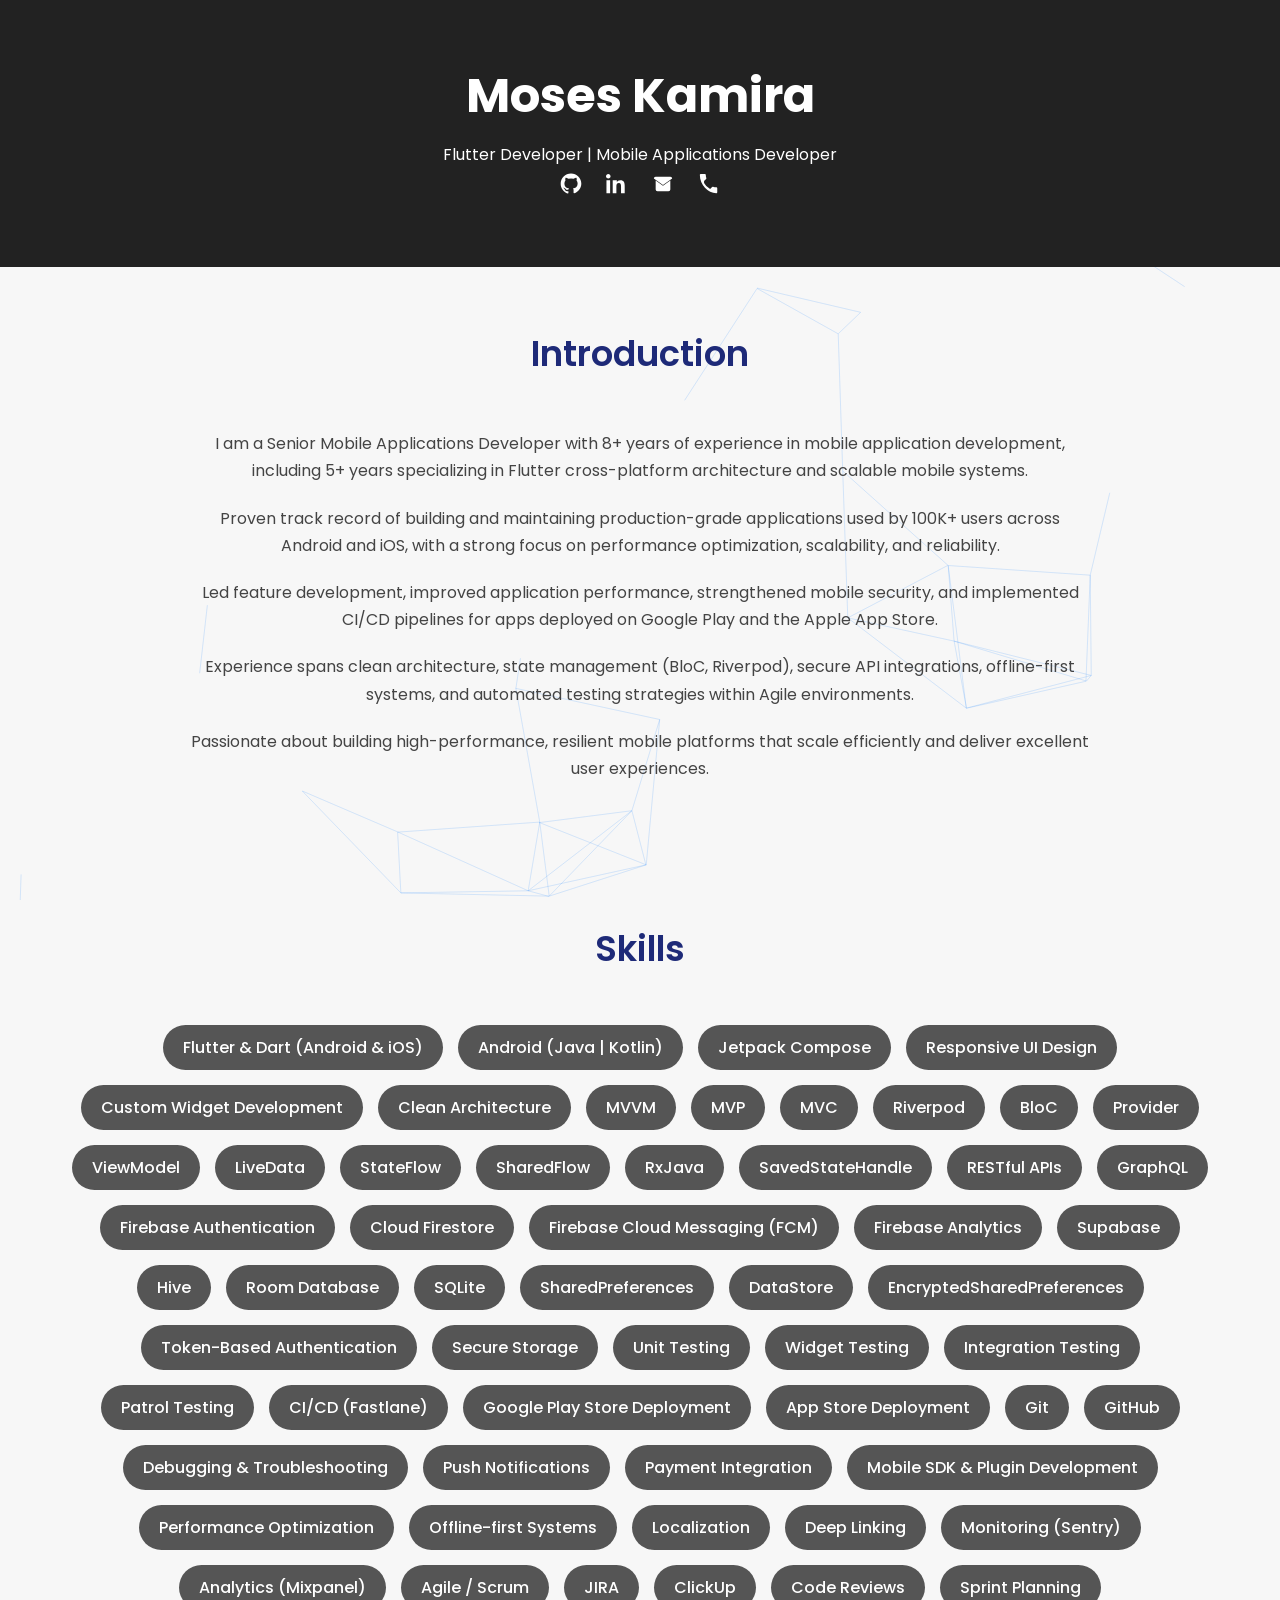
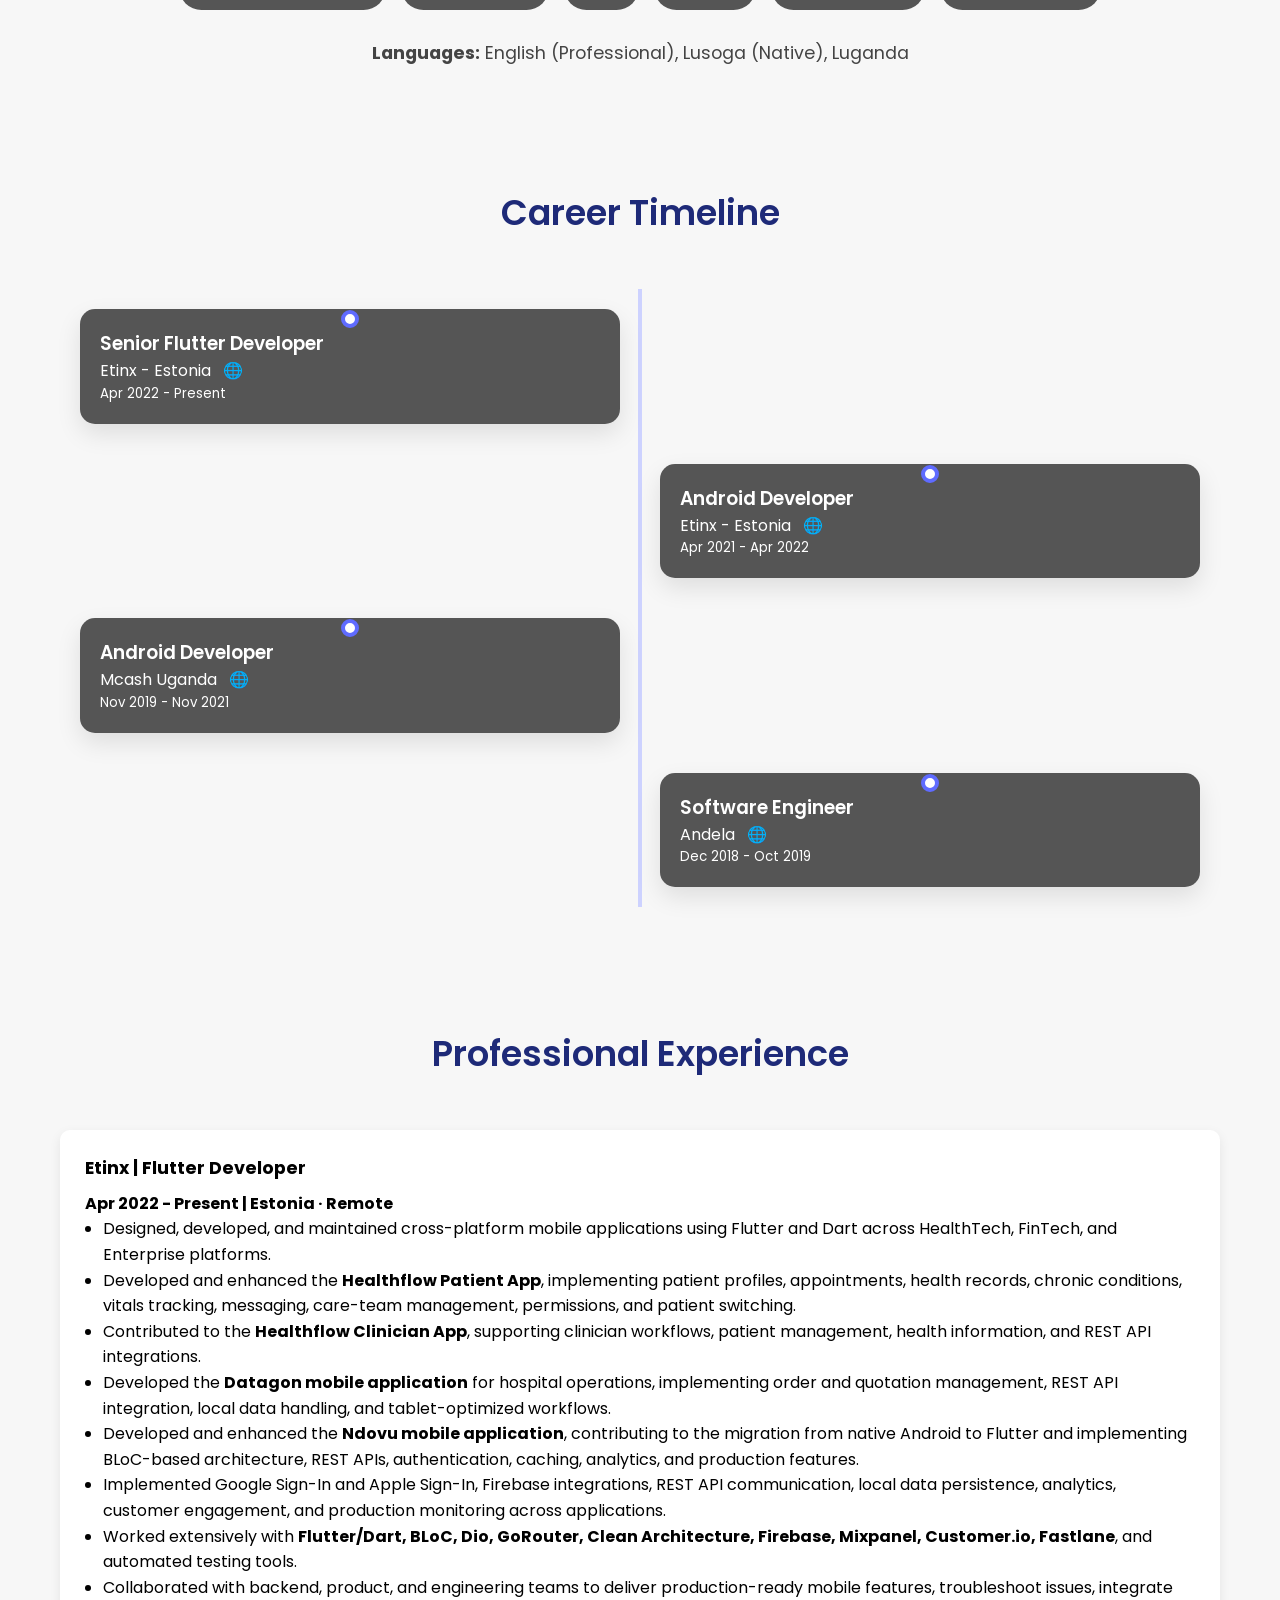
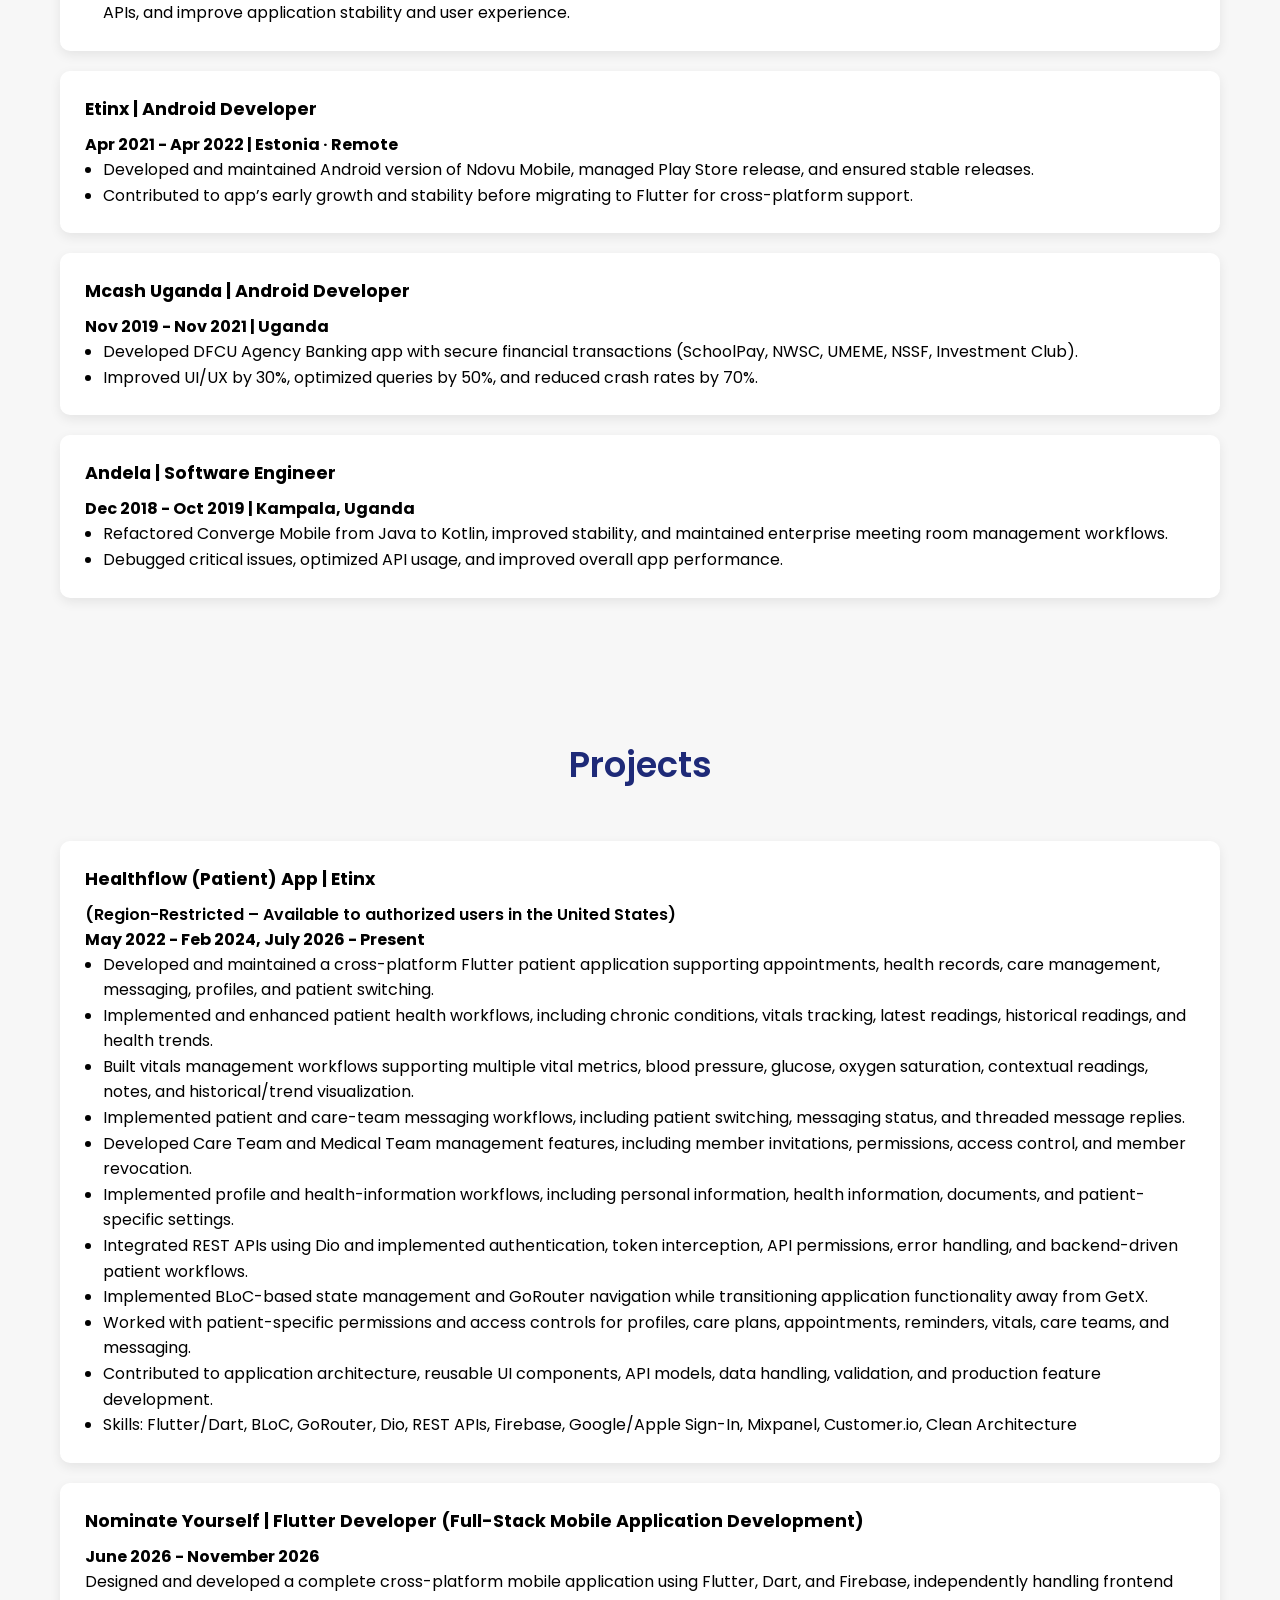
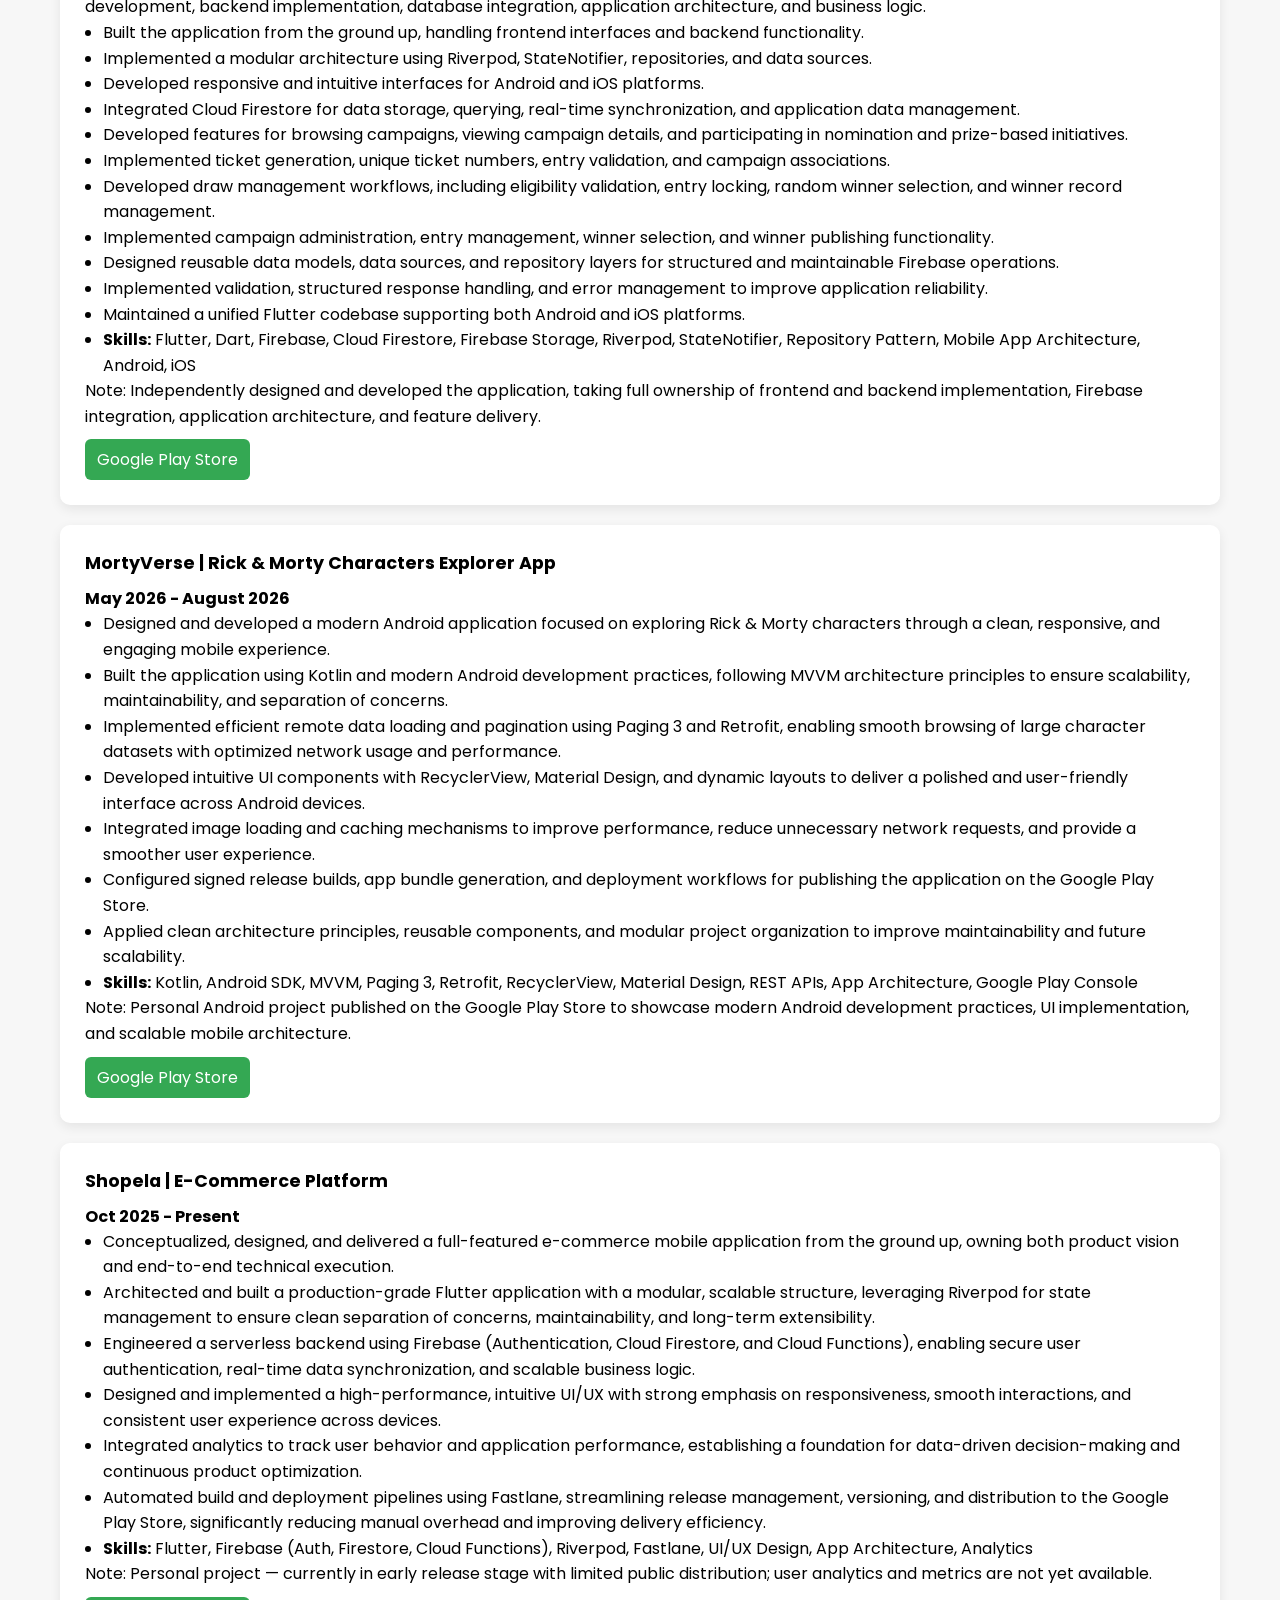
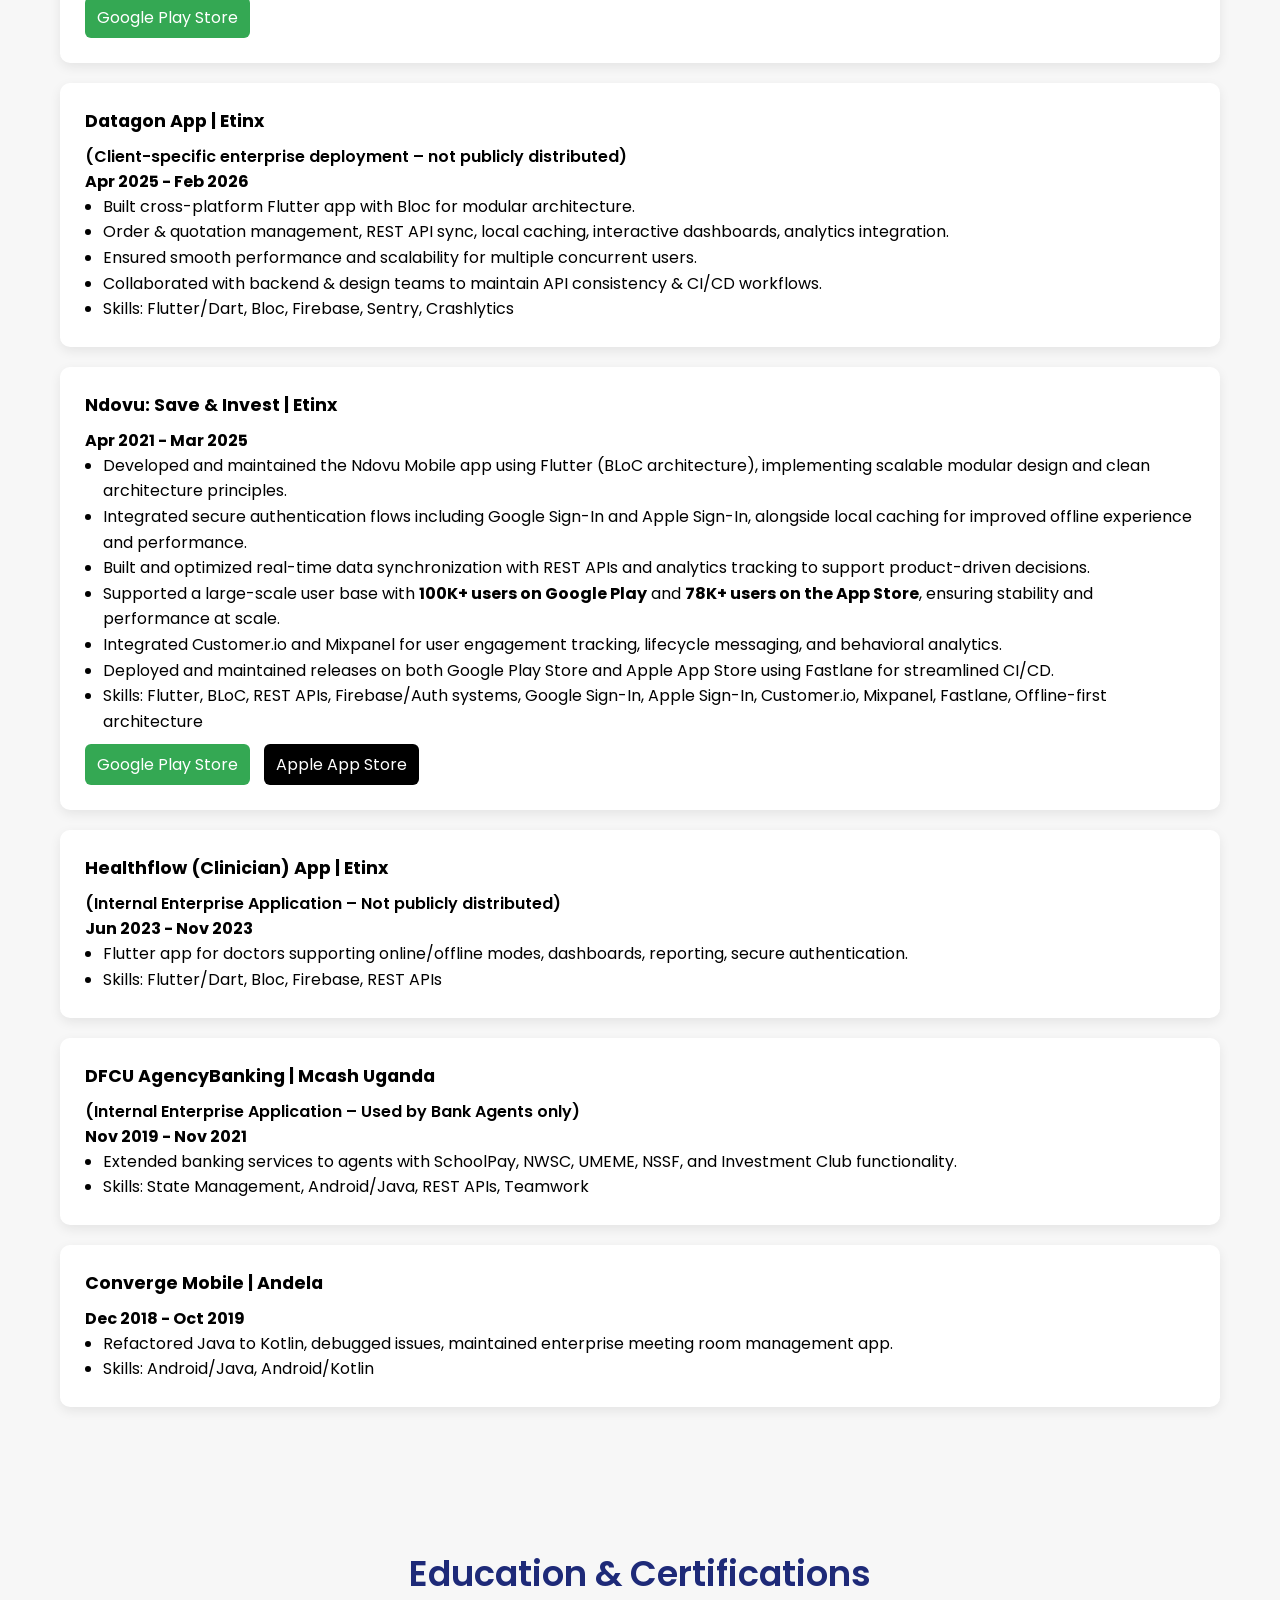
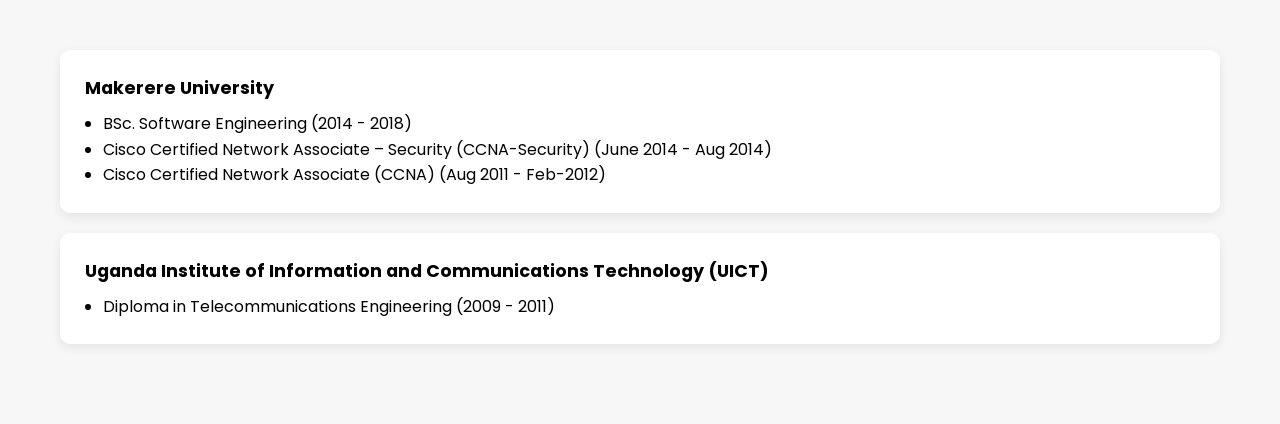
==== commit d97ab847: "feat(index):refactor index file" ====
--- a/index.html
+++ b/index.html
@@ -16,9 +16,7 @@
     <span></span>
     <span></span>
 </div>
-
-
-<header>
+   <header>
     <h1>Moses Kamira</h1>
     <p>Flutter Developer | Mobile Applications Developer</p>
     <p class="contact">
@@ -53,6 +51,7 @@
         </a>
     </p>
 </header>
+<div id="header"></div>
 
 <!-- Introduction -->
 <section>
@@ -339,6 +338,81 @@
             </li>
         </ul>
     </div>
+
+    
+<!-- Nominate Yourself -->
+<div class="project-item">
+    <div class="company">Nominate Yourself | Flutter Developer (Full-Stack Mobile Application Development)</div>
+    <div><strong>June 2026 - November 2026</strong></div>
+
+    <p>
+        Designed and developed a complete cross-platform mobile application using Flutter, Dart, and Firebase, independently handling frontend development, backend implementation, database integration, application architecture, and business logic.
+    </p>
+
+    <ul>
+        <li>
+            Built the application from the ground up, handling frontend interfaces and backend functionality.
+        </li>
+
+        <li>
+            Implemented a modular architecture using Riverpod, StateNotifier, repositories, and data sources.
+        </li>
+
+        <li>
+            Developed responsive and intuitive interfaces for Android and iOS platforms.
+        </li>
+
+        <li>
+            Integrated Cloud Firestore for data storage, querying, real-time synchronization, and application data management.
+        </li>
+
+        <li>
+            Developed features for browsing campaigns, viewing campaign details, and participating in nomination and prize-based initiatives.
+        </li>
+
+        <li>
+            Implemented ticket generation, unique ticket numbers, entry validation, and campaign associations.
+        </li>
+
+        <li>
+            Developed draw management workflows, including eligibility validation, entry locking, random winner selection, and winner record management.
+        </li>
+
+        <li>
+            Implemented campaign administration, entry management, winner selection, and winner publishing functionality.
+        </li>
+
+        <li>
+            Designed reusable data models, data sources, and repository layers for structured and maintainable Firebase operations.
+        </li>
+
+        <li>
+            Implemented validation, structured response handling, and error management to improve application reliability.
+        </li>
+
+        <li>
+            Maintained a unified Flutter codebase supporting both Android and iOS platforms.
+        </li>
+
+        <li>
+            <strong>Skills:</strong> Flutter, Dart, Firebase, Cloud Firestore, Firebase Storage, Riverpod, StateNotifier, Repository Pattern, Mobile App Architecture, Android, iOS
+        </li>
+    </ul>
+
+    <p class="project-note">
+        Note: Independently designed and developed the application, taking full ownership of frontend and backend implementation, Firebase integration, application architecture, and feature delivery.
+    </p>
+
+    <div style="margin-top:10px;">
+        <a href="https://play.google.com/store/apps/details?id=com.nominate.mobile"
+           target="_blank"
+           rel="noopener noreferrer"
+           style="background:#34a853; padding:8px 12px; border-radius:6px; display:inline-block; color:#fff; text-decoration:none;">
+            Google Play Store
+        </a>
+    </div>
+</div>
+
     <!-- MortyVerse -->
     <div class="project-item">
         <div class="company">MortyVerse | Rick & Morty Characters Explorer App</div>
@@ -600,64 +674,7 @@
         </ul>
     </div>
 </section>
-
-<script>
-    // =================== COBWEB SCRIPT ===================
-    const canvas = document.getElementById('cobweb');
-    const ctx = canvas.getContext('2d');
-    let width = canvas.width = window.innerWidth;
-    let height = canvas.height = window.innerHeight;
-
-    const POINT_COUNT = 40;
-    const points = [];
-    for(let i=0;i<POINT_COUNT;i++){
-      points.push({
-      x: Math.random()*width,
-      y: Math.random()*height,
-      vx: (Math.random()-0.5)*1,  // was 0.3
-      vy: (Math.random()-0.5)*1   // was 0.3
-    });
-    }
-
-    function drawCobweb(){
-      ctx.clearRect(0,0,width,height);
-      ctx.strokeStyle = 'rgba(0,123,255,0.15)';
-      ctx.lineWidth=1;
-      for(let i=0;i<POINT_COUNT;i++){
-        const p1=points[i];
-        p1.x+=p1.vx; p1.y+=p1.vy;
-        if(p1.x<0||p1.x>width)p1.vx*=-1;
-        if(p1.y<0||p1.y>height)p1.vy*=-1;
-        for(let j=i+1;j<POINT_COUNT;j++){
-          const p2=points[j];
-          const dx=p1.x-p2.x, dy=p1.y-p2.y, dist=Math.sqrt(dx*dx+dy*dy);
-          if(dist<150){ ctx.beginPath(); ctx.moveTo(p1.x,p1.y); ctx.lineTo(p2.x,p2.y); ctx.stroke(); }
-        }
-      }
-      requestAnimationFrame(drawCobweb);
-    }
-    drawCobweb();
-    window.addEventListener('resize',()=>{ width=canvas.width=window.innerWidth; height=canvas.height=window.innerHeight; });
-
-    // =================== INTERSECTION OBSERVERS ===================
-    const skills=document.querySelectorAll('.skill');
-    const observerSkills=new IntersectionObserver((entries)=>{
-      entries.forEach(e=>{ if(e.isIntersecting)e.target.classList.add('visible'); });
-    },{threshold:0.3});
-    skills.forEach(s=>observerSkills.observe(s));
-
-    const cards=document.querySelectorAll('.experience-item, .project-item');
-    const observerCards=new IntersectionObserver((entries)=>{
-      entries.forEach(e=>{ if(e.isIntersecting)e.target.classList.add('visible'); });
-    },{threshold:0.2});
-    cards.forEach(c=>observerCards.observe(c));
-
-    const items=document.querySelectorAll('.timeline-item');
-    const observer=new IntersectionObserver(entries=>{
-      entries.forEach(e=>{ if(e.isIntersecting)e.target.classList.add('show'); });
-    },{threshold:0.2});
-    items.forEach(i=>observer.observe(i));
-</script>
+ <script src="js/script.js"></script>
 
 </body>
 </html>
--- a/css/styles.css
+++ b/css/styles.css
@@ -1,4 +1,4 @@
-/* ================= GLOBAL RESET ================= */
+
 * {
   box-sizing: border-box;
   margin: 0;
@@ -13,7 +13,6 @@
   background: #f7f7f7;
 }
 
-/* ================= TYPOGRAPHY ================= */
 h1, h2, h3, h4 {
   font-weight: 600;
 }
@@ -32,7 +31,6 @@
   font-weight: 700;
 }
 
-/* ================= LAYOUT ================= */
 section {
   padding: 60px 20px;
   max-width: 1200px;
@@ -54,7 +52,6 @@
   color: #ffd700;
 }
 
-/* ================= HEADER ================= */
 header {
   background: #222;
   color: #fff;
@@ -80,7 +77,6 @@
   margin: 0 10px;
 }
 
-/* ================= TITLES ================= */
 .section-title {
   text-align: center;
   font-size: 2.2em;
@@ -91,7 +87,7 @@
 
 .intro {
   max-width: 900px;
-  margin: 30px auto;
+  margin: 20px auto;
   text-align: center;
   line-height: 1.7;
   font-size: 1em;
@@ -101,12 +97,11 @@
 
 .languages {
   text-align: center;
-  margin-top: 20px;
+  margin-top: 30px;
   font-size: 1.1em;
   color: #444;
 }
 
-/* ================= SKILLS ================= */
 .skills-container {
   display: flex;
   flex-wrap: wrap;
@@ -137,12 +132,10 @@
   box-shadow: 0 8px 20px rgba(0,123,255,0.4);
 }
 
-/* ================= TIMELINE ================= */
 .timeline {
   position: relative;
 }
 
-/* center line */
 .timeline::before {
   content: '';
   position: absolute;
@@ -203,7 +196,6 @@
   z-index: 2;
 }
 
-/* ================= EXPERIENCE & PROJECTS ================= */
 .experience-item,
 .project-item {
   background: #fff;
@@ -233,7 +225,6 @@
   margin-bottom: 10px;
 }
 
-/* ================= MOBILE ================= */
 @media (max-width: 768px) {
 
   .timeline::before {
@@ -251,7 +242,6 @@
   }
 }
 
-/* ================= BACKGROUND ================= */
 .background-anim {
   position: fixed;
   inset: 0;
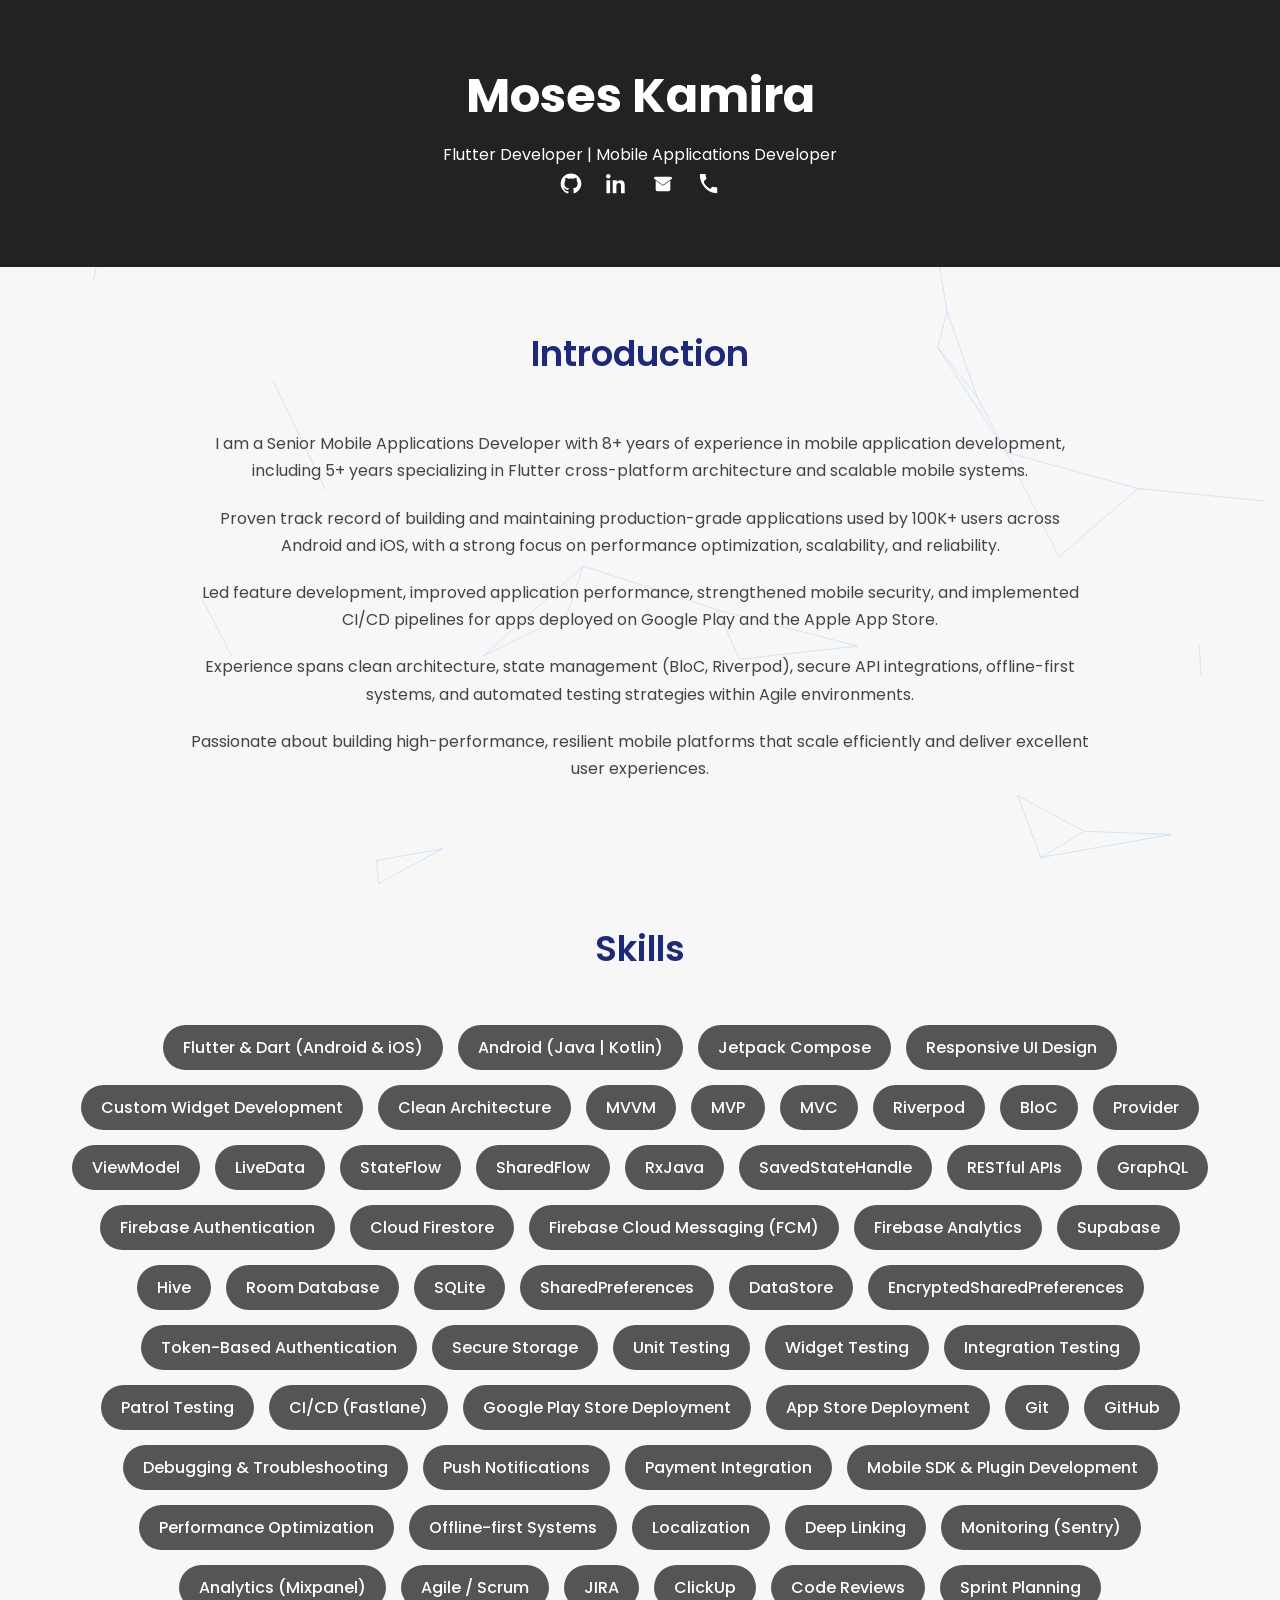
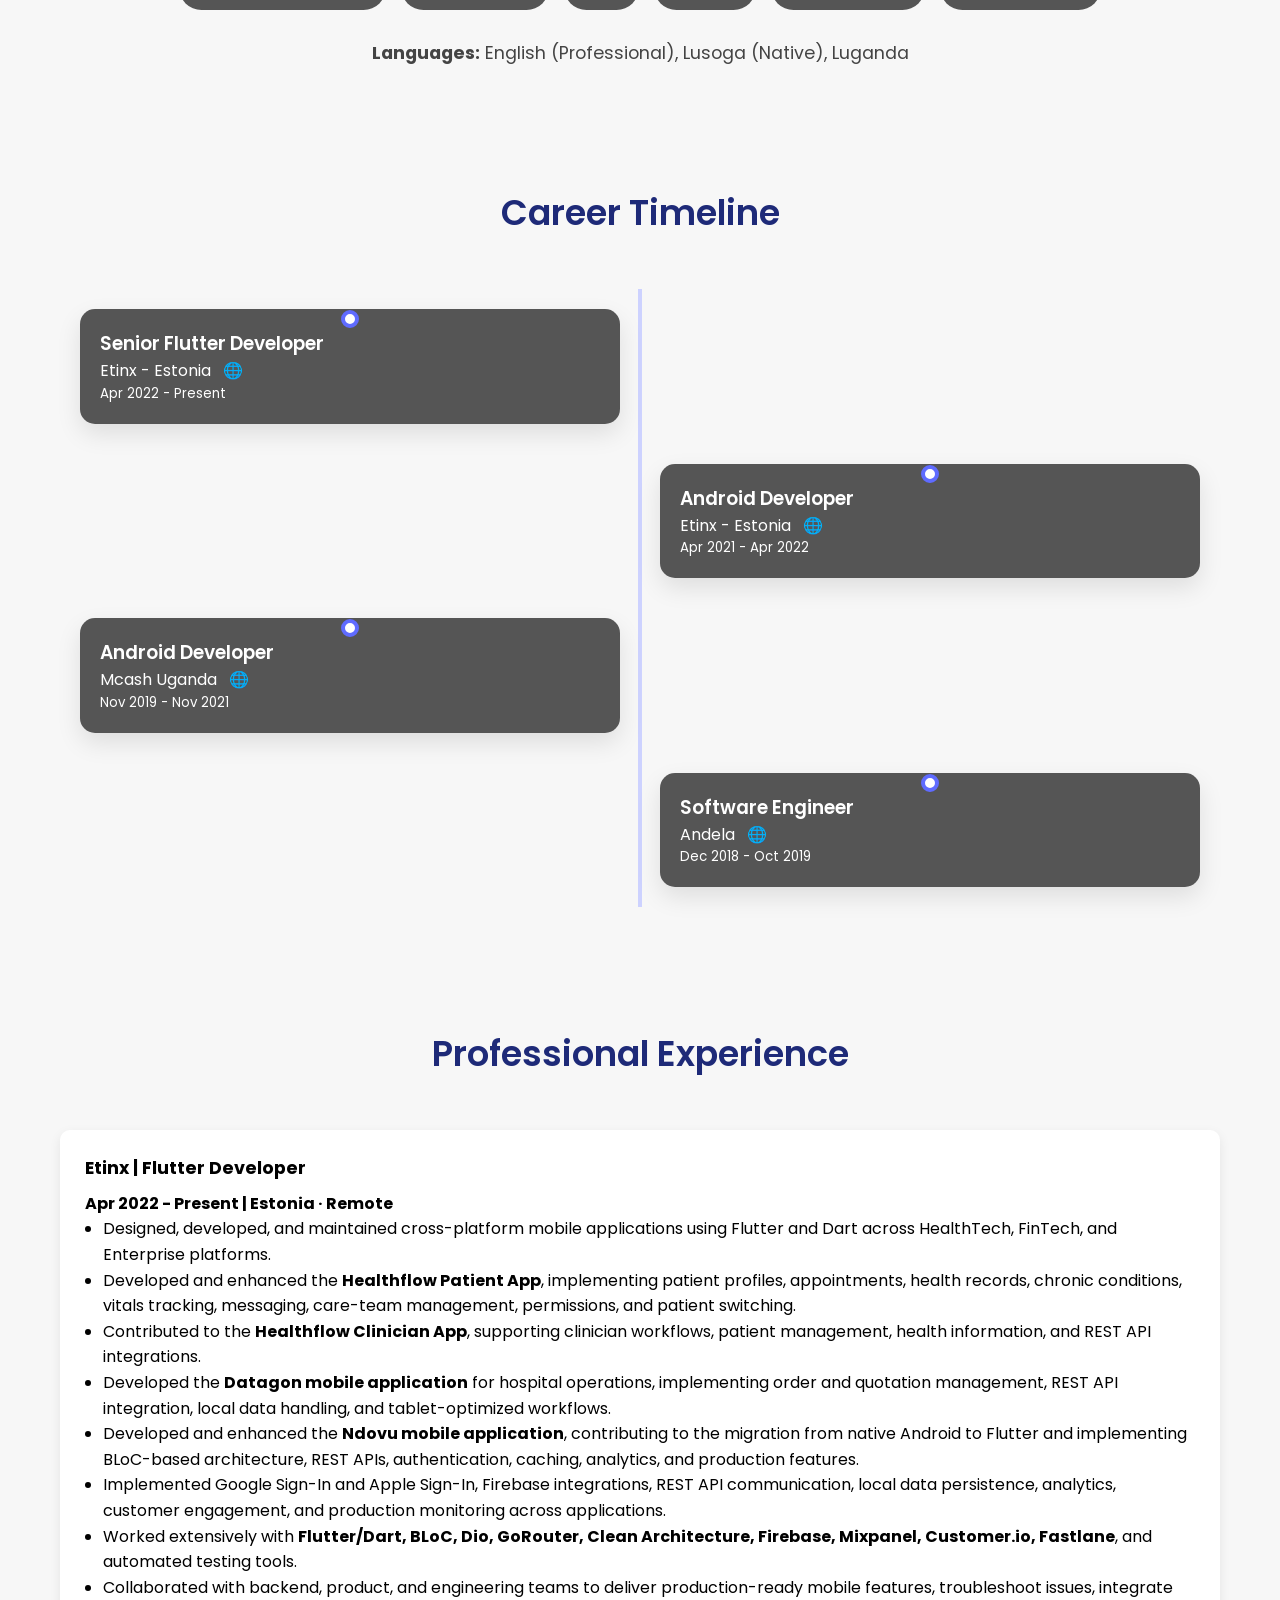
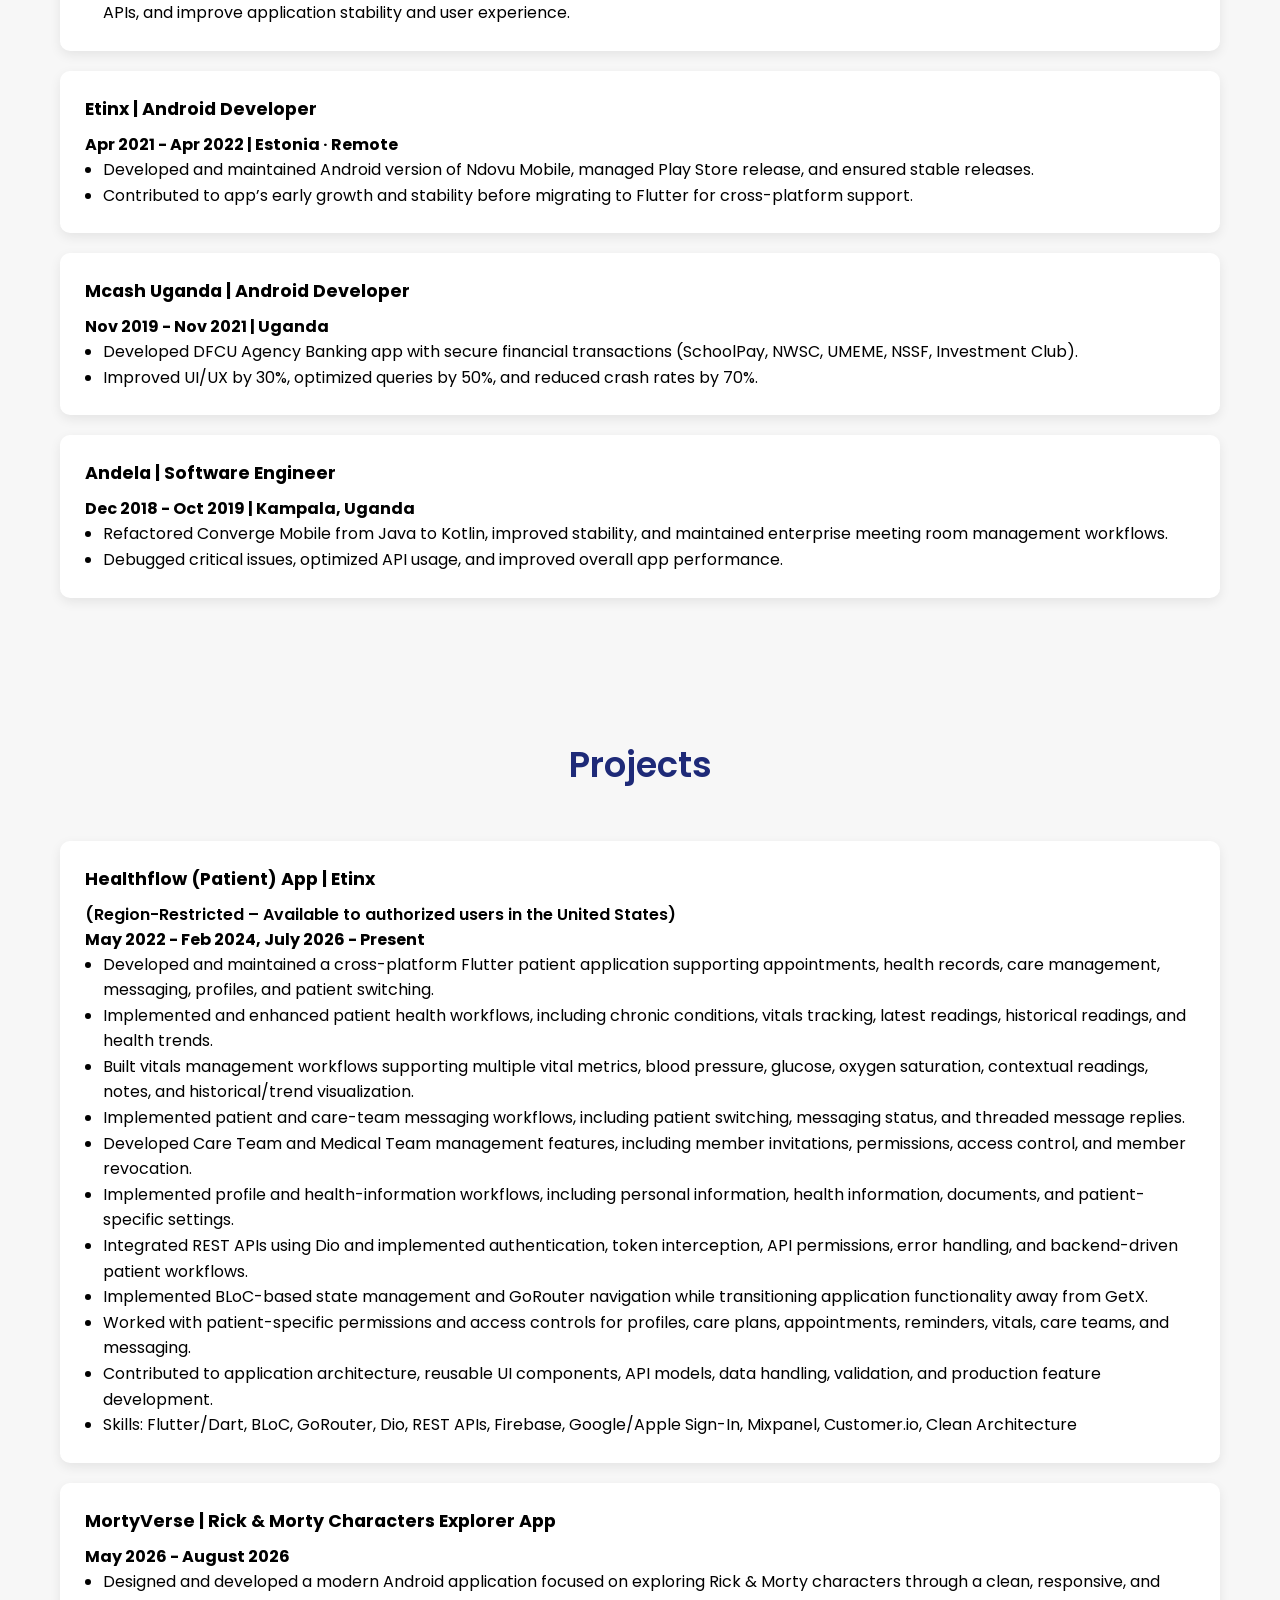
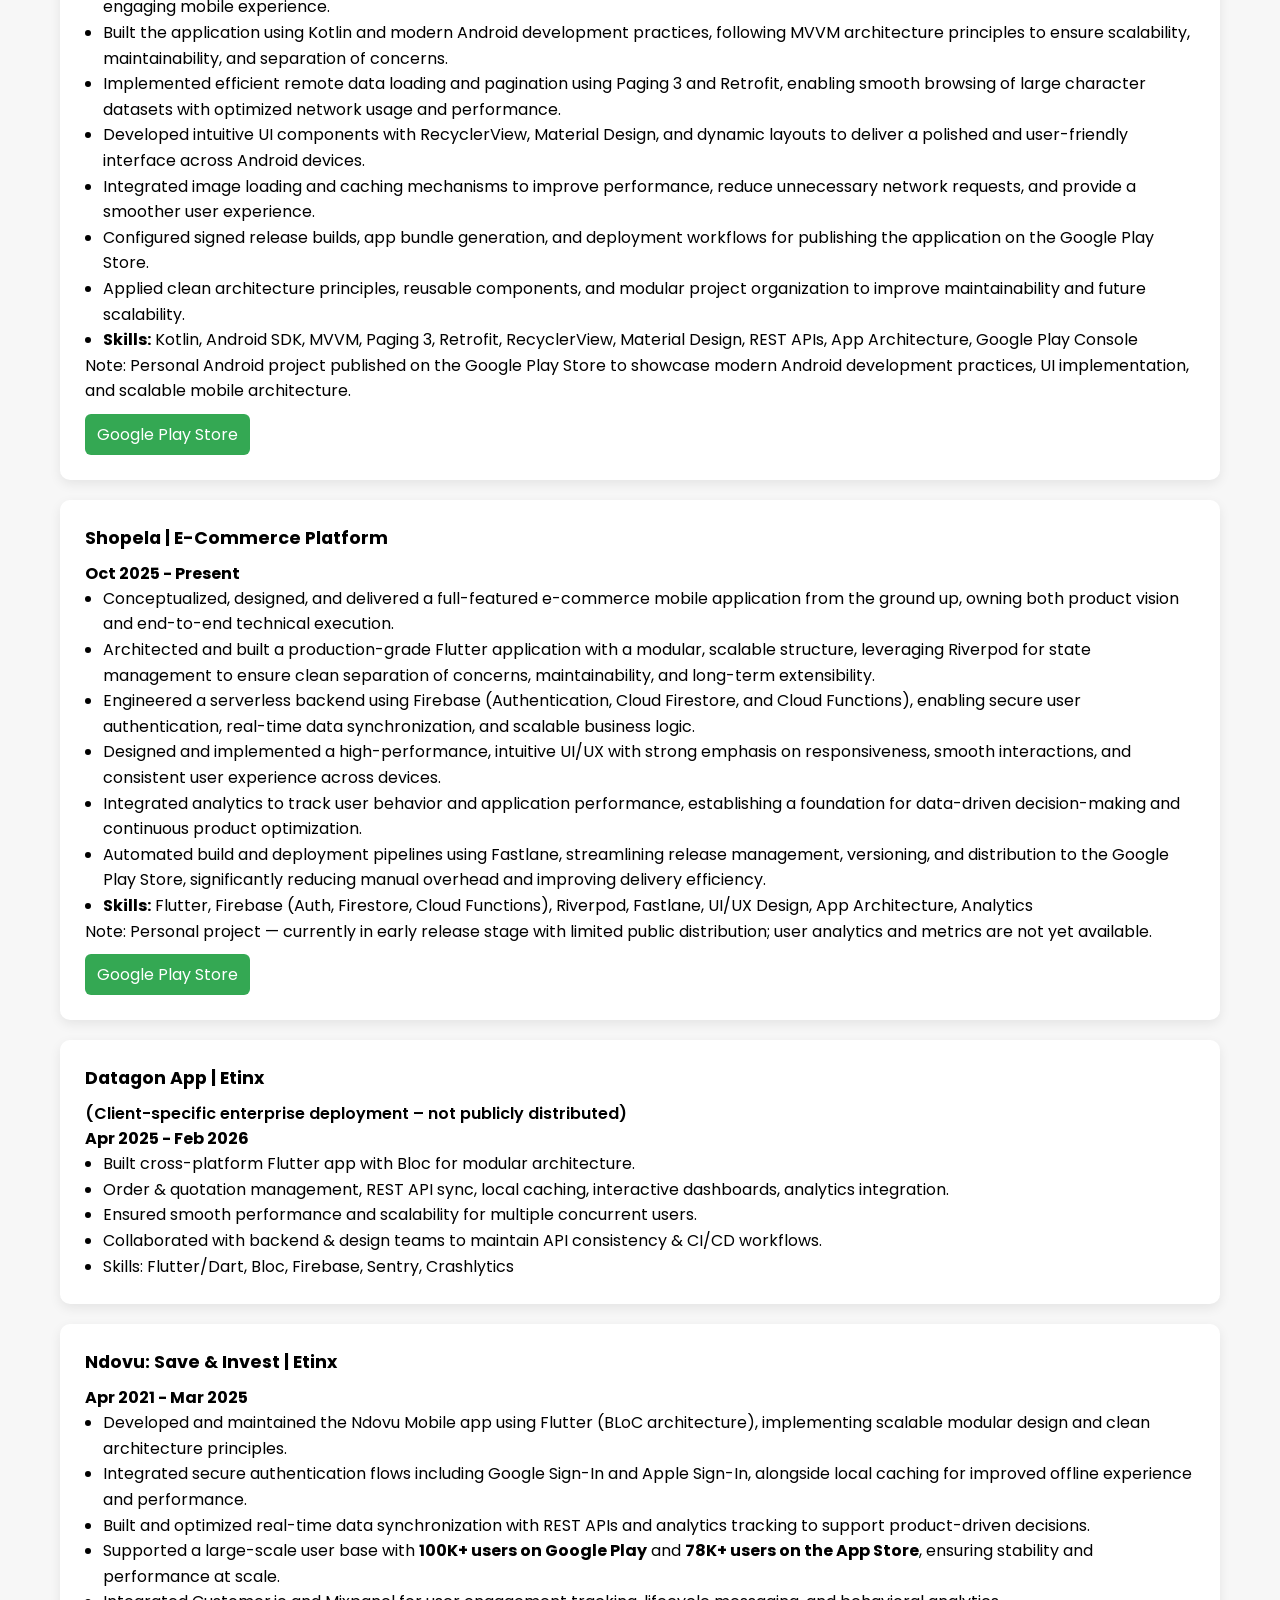
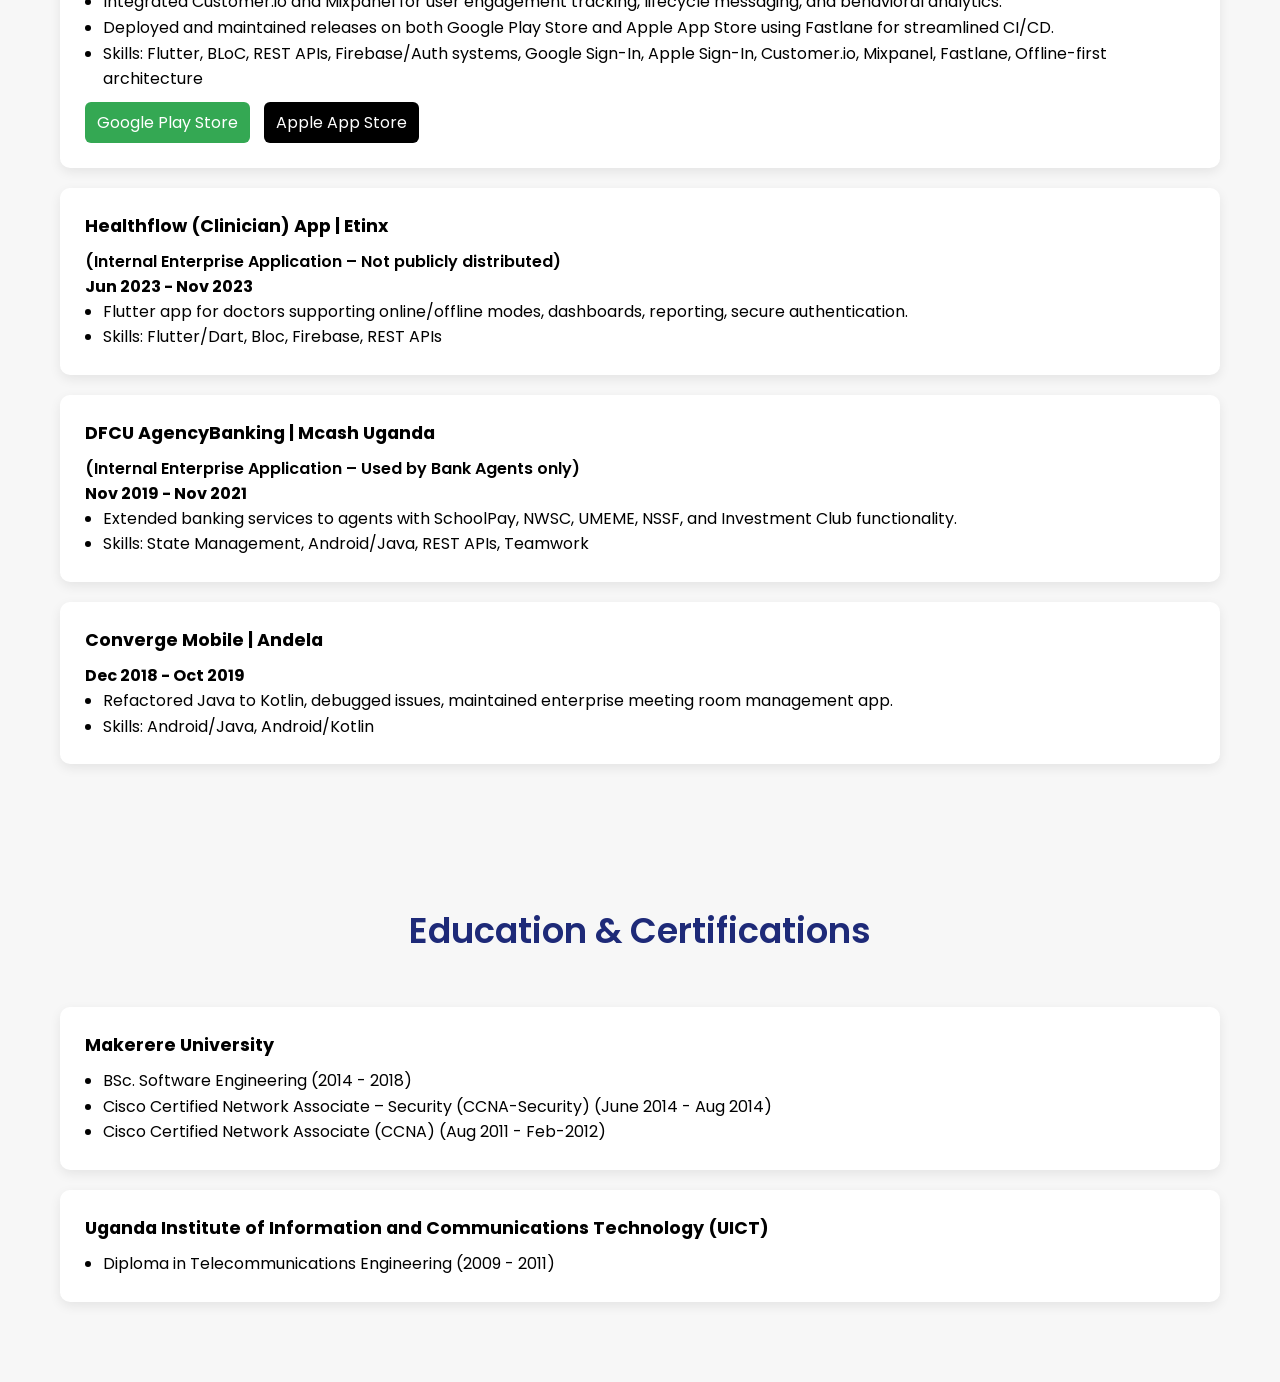
==== commit fcfbe62c: "feat(index):refactor index file" ====
--- a/index.html
+++ b/index.html
@@ -338,81 +338,6 @@
             </li>
         </ul>
     </div>
-
-    
-<!-- Nominate Yourself -->
-<div class="project-item">
-    <div class="company">Nominate Yourself | Flutter Developer (Full-Stack Mobile Application Development)</div>
-    <div><strong>June 2026 - November 2026</strong></div>
-
-    <p>
-        Designed and developed a complete cross-platform mobile application using Flutter, Dart, and Firebase, independently handling frontend development, backend implementation, database integration, application architecture, and business logic.
-    </p>
-
-    <ul>
-        <li>
-            Built the application from the ground up, handling frontend interfaces and backend functionality.
-        </li>
-
-        <li>
-            Implemented a modular architecture using Riverpod, StateNotifier, repositories, and data sources.
-        </li>
-
-        <li>
-            Developed responsive and intuitive interfaces for Android and iOS platforms.
-        </li>
-
-        <li>
-            Integrated Cloud Firestore for data storage, querying, real-time synchronization, and application data management.
-        </li>
-
-        <li>
-            Developed features for browsing campaigns, viewing campaign details, and participating in nomination and prize-based initiatives.
-        </li>
-
-        <li>
-            Implemented ticket generation, unique ticket numbers, entry validation, and campaign associations.
-        </li>
-
-        <li>
-            Developed draw management workflows, including eligibility validation, entry locking, random winner selection, and winner record management.
-        </li>
-
-        <li>
-            Implemented campaign administration, entry management, winner selection, and winner publishing functionality.
-        </li>
-
-        <li>
-            Designed reusable data models, data sources, and repository layers for structured and maintainable Firebase operations.
-        </li>
-
-        <li>
-            Implemented validation, structured response handling, and error management to improve application reliability.
-        </li>
-
-        <li>
-            Maintained a unified Flutter codebase supporting both Android and iOS platforms.
-        </li>
-
-        <li>
-            <strong>Skills:</strong> Flutter, Dart, Firebase, Cloud Firestore, Firebase Storage, Riverpod, StateNotifier, Repository Pattern, Mobile App Architecture, Android, iOS
-        </li>
-    </ul>
-
-    <p class="project-note">
-        Note: Independently designed and developed the application, taking full ownership of frontend and backend implementation, Firebase integration, application architecture, and feature delivery.
-    </p>
-
-    <div style="margin-top:10px;">
-        <a href="https://play.google.com/store/apps/details?id=com.nominate.mobile"
-           target="_blank"
-           rel="noopener noreferrer"
-           style="background:#34a853; padding:8px 12px; border-radius:6px; display:inline-block; color:#fff; text-decoration:none;">
-            Google Play Store
-        </a>
-    </div>
-</div>
-
     <!-- MortyVerse -->
     <div class="project-item">
         <div class="company">MortyVerse | Rick & Morty Characters Explorer App</div>
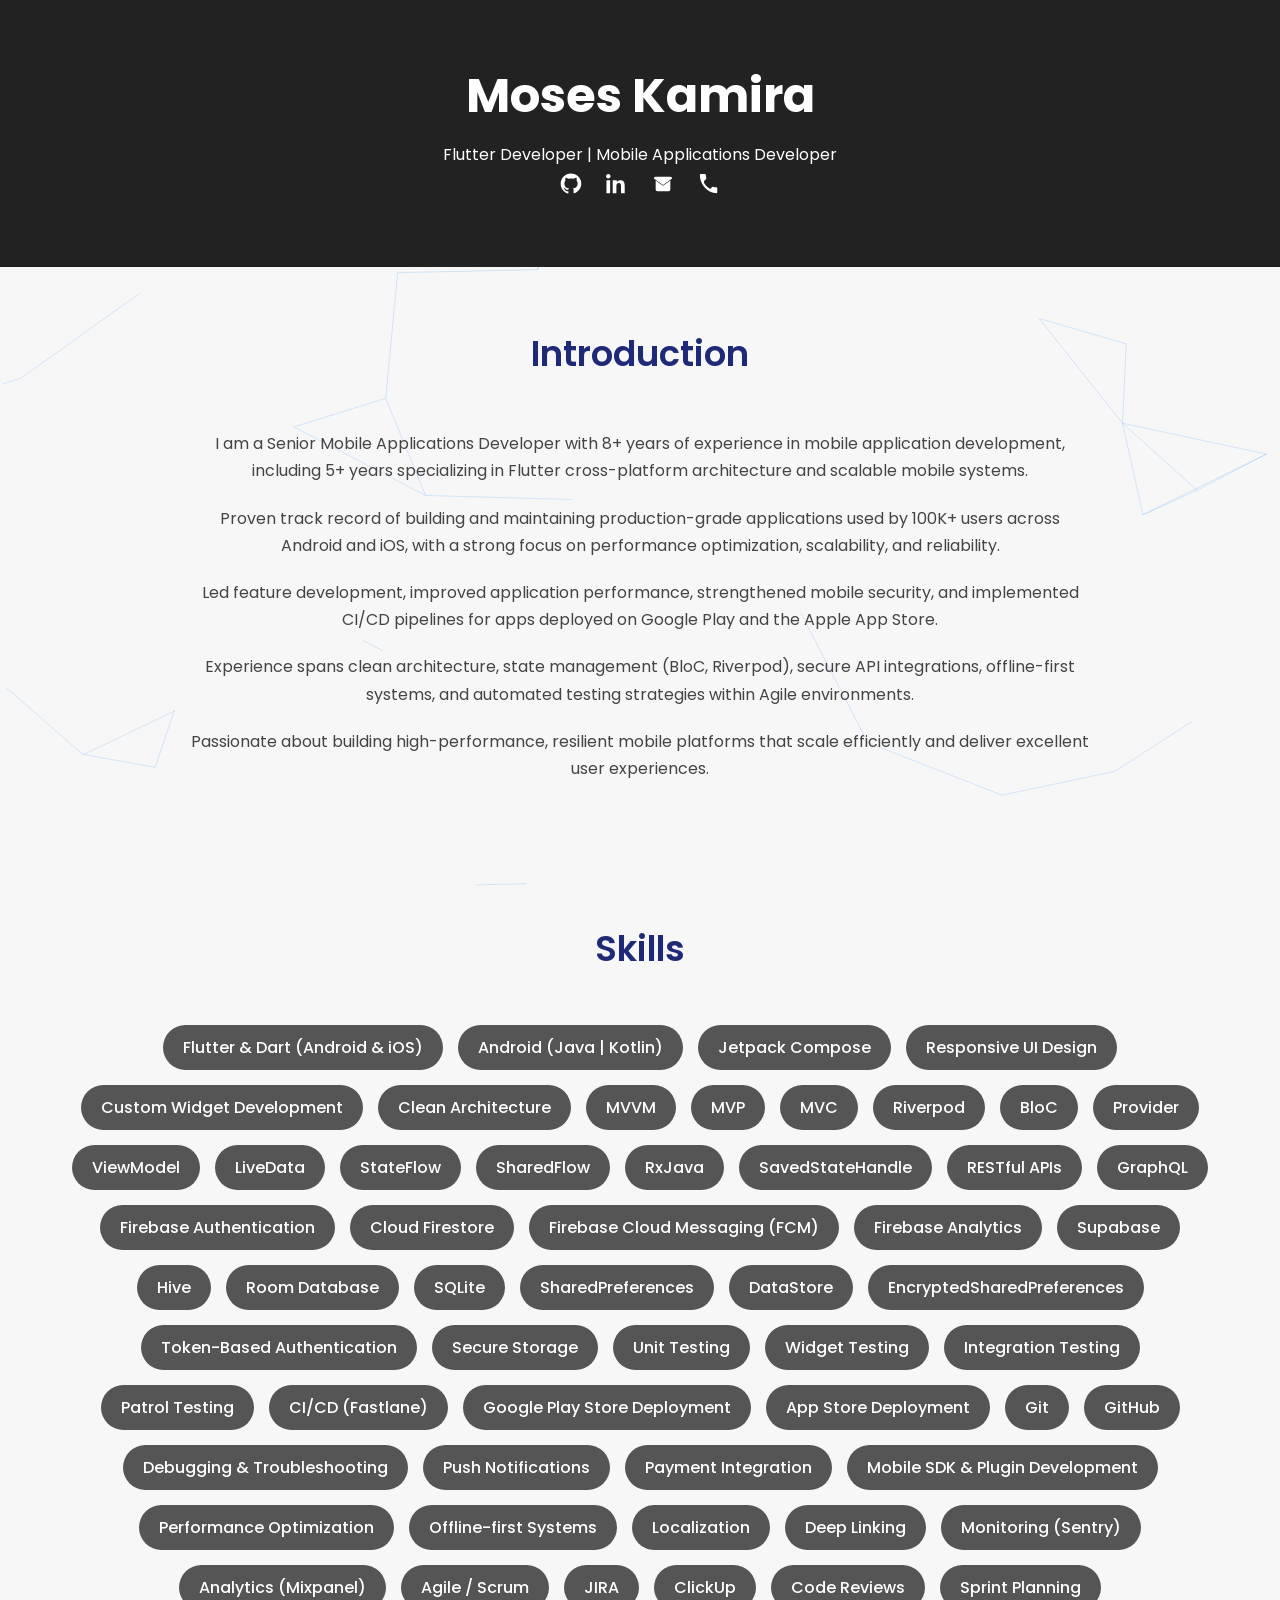
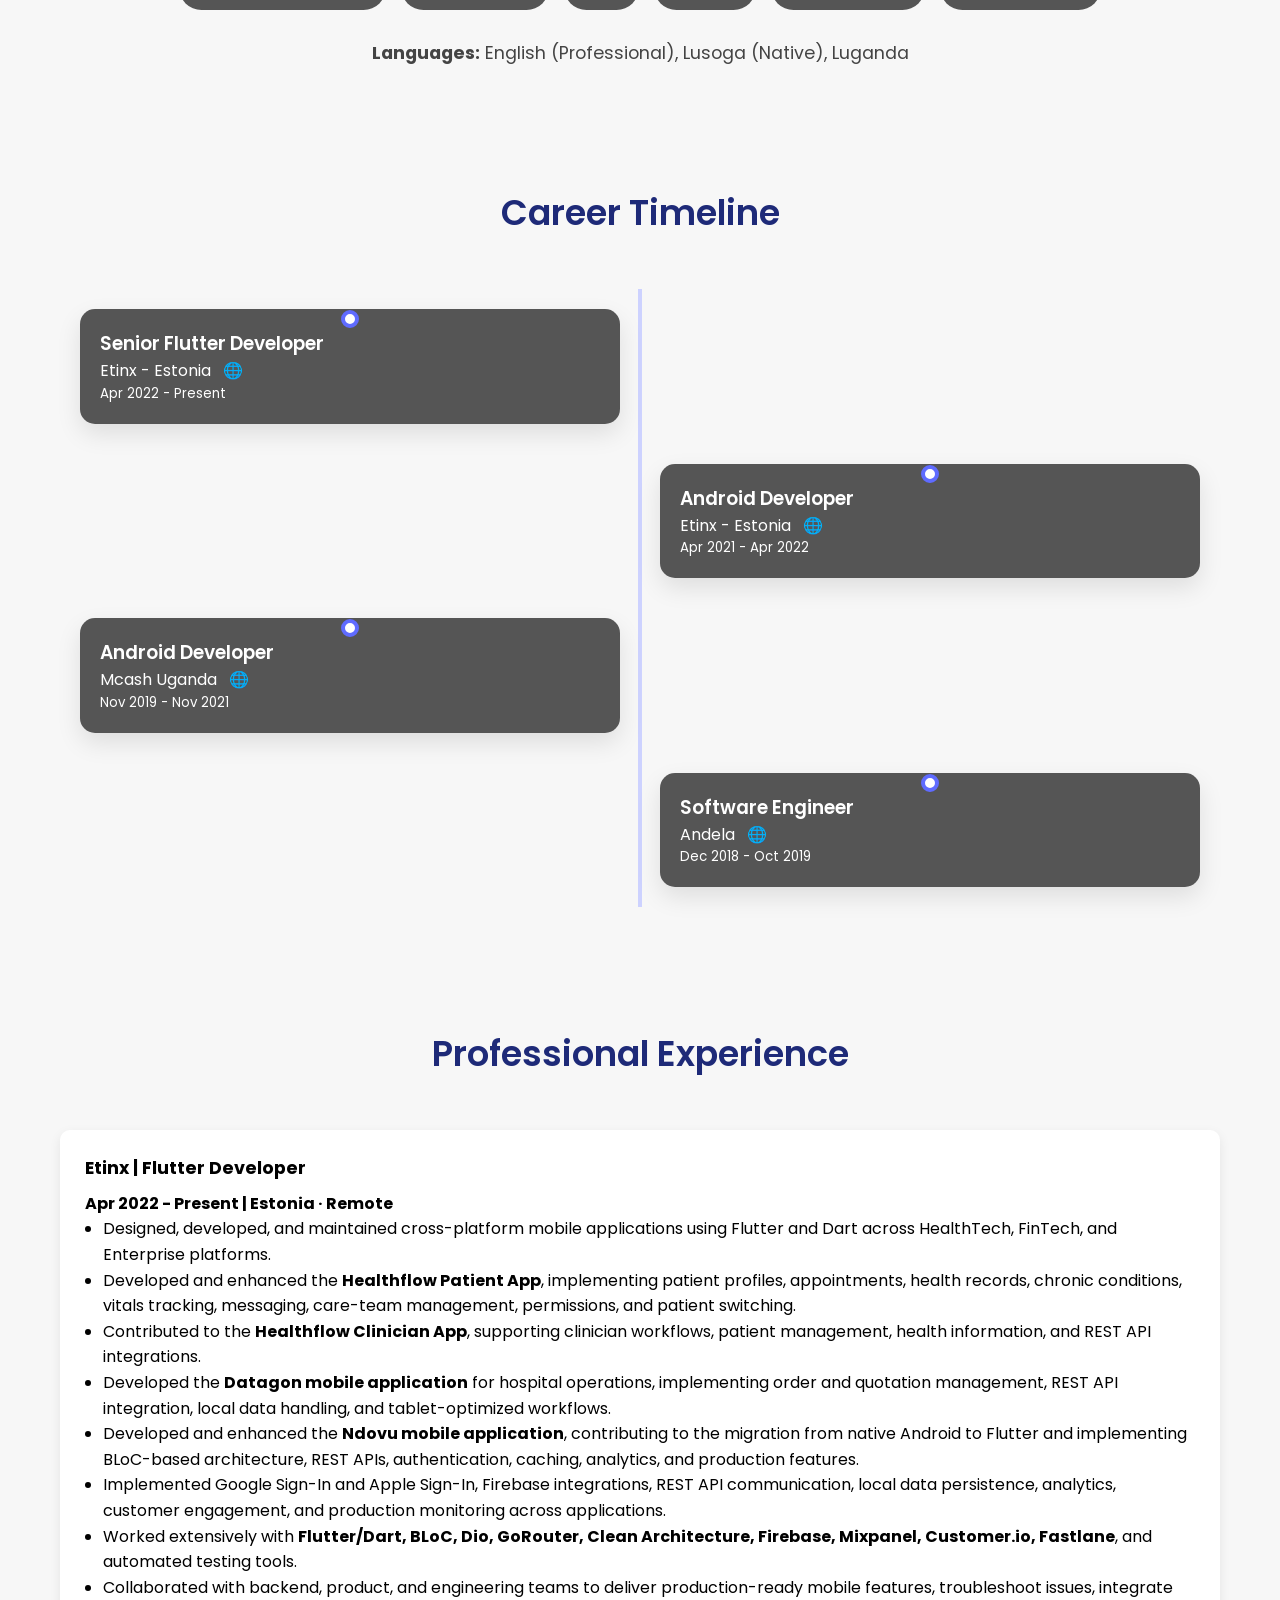
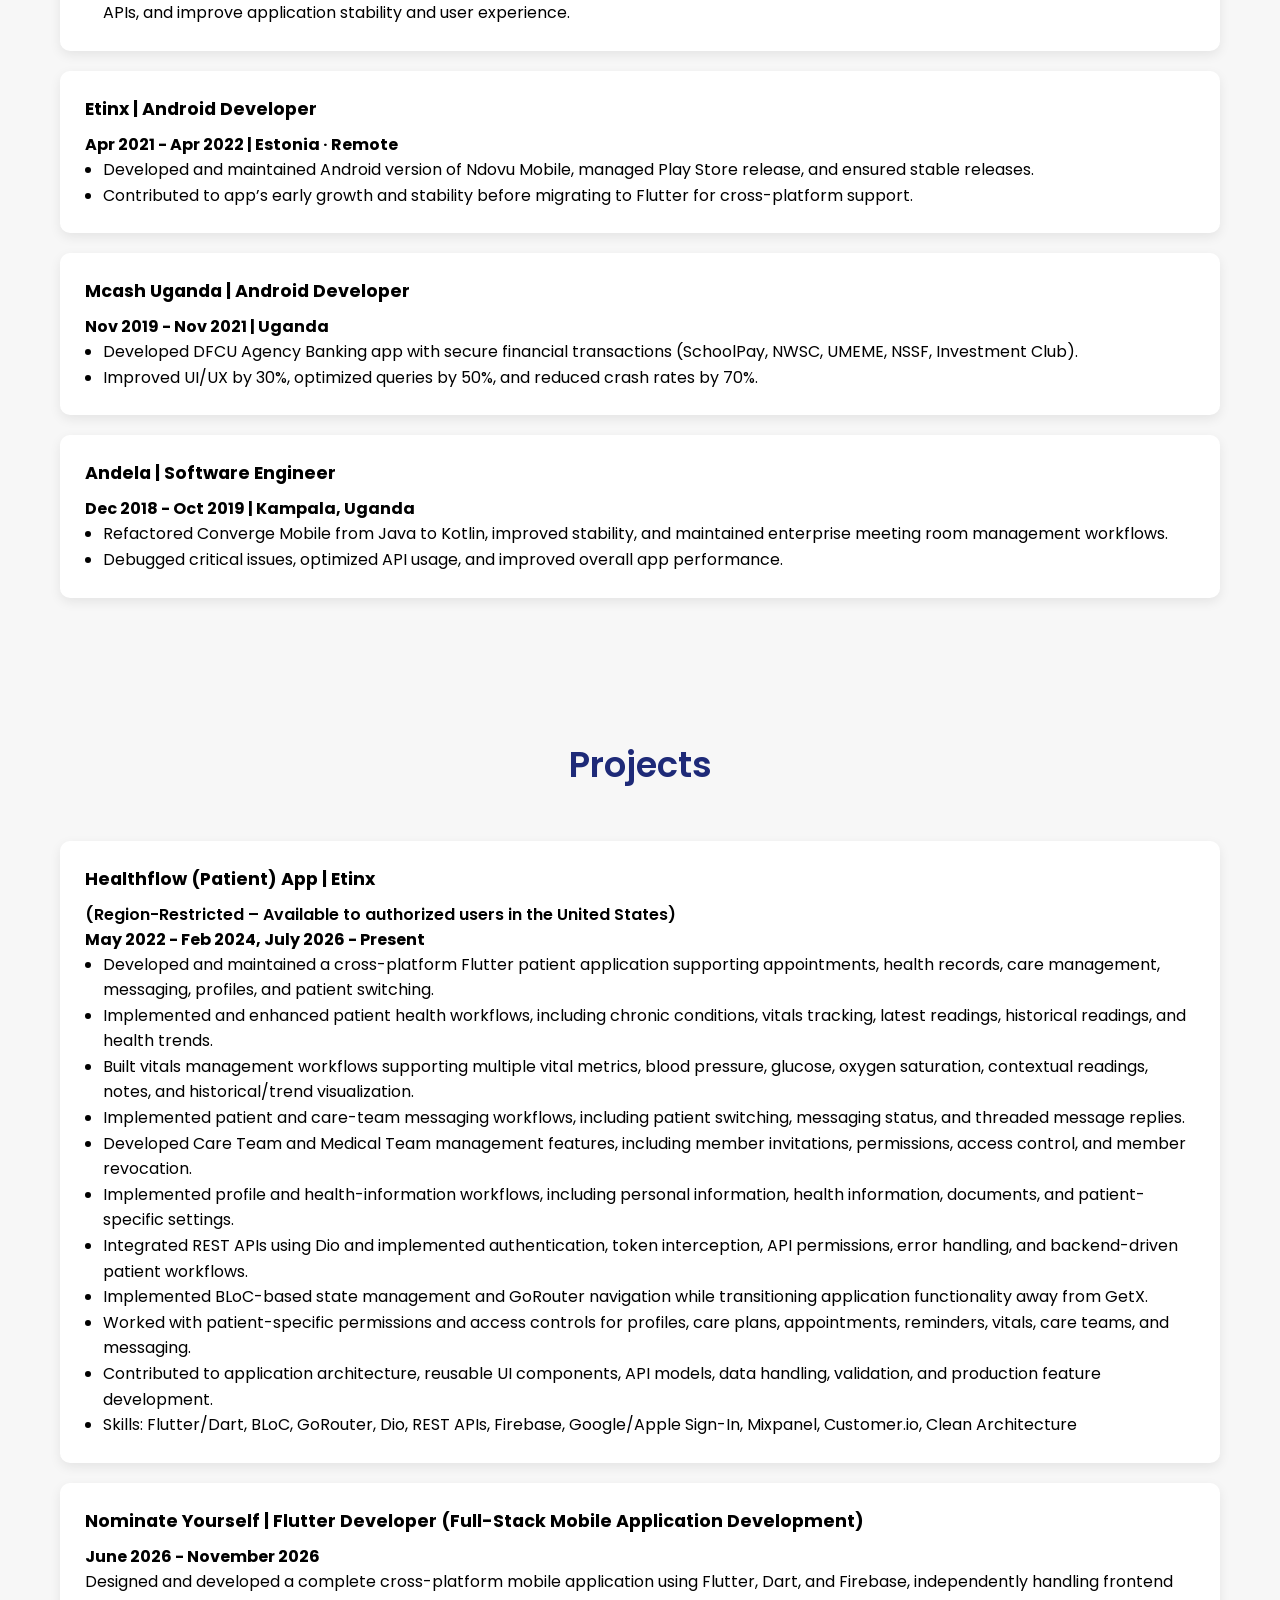
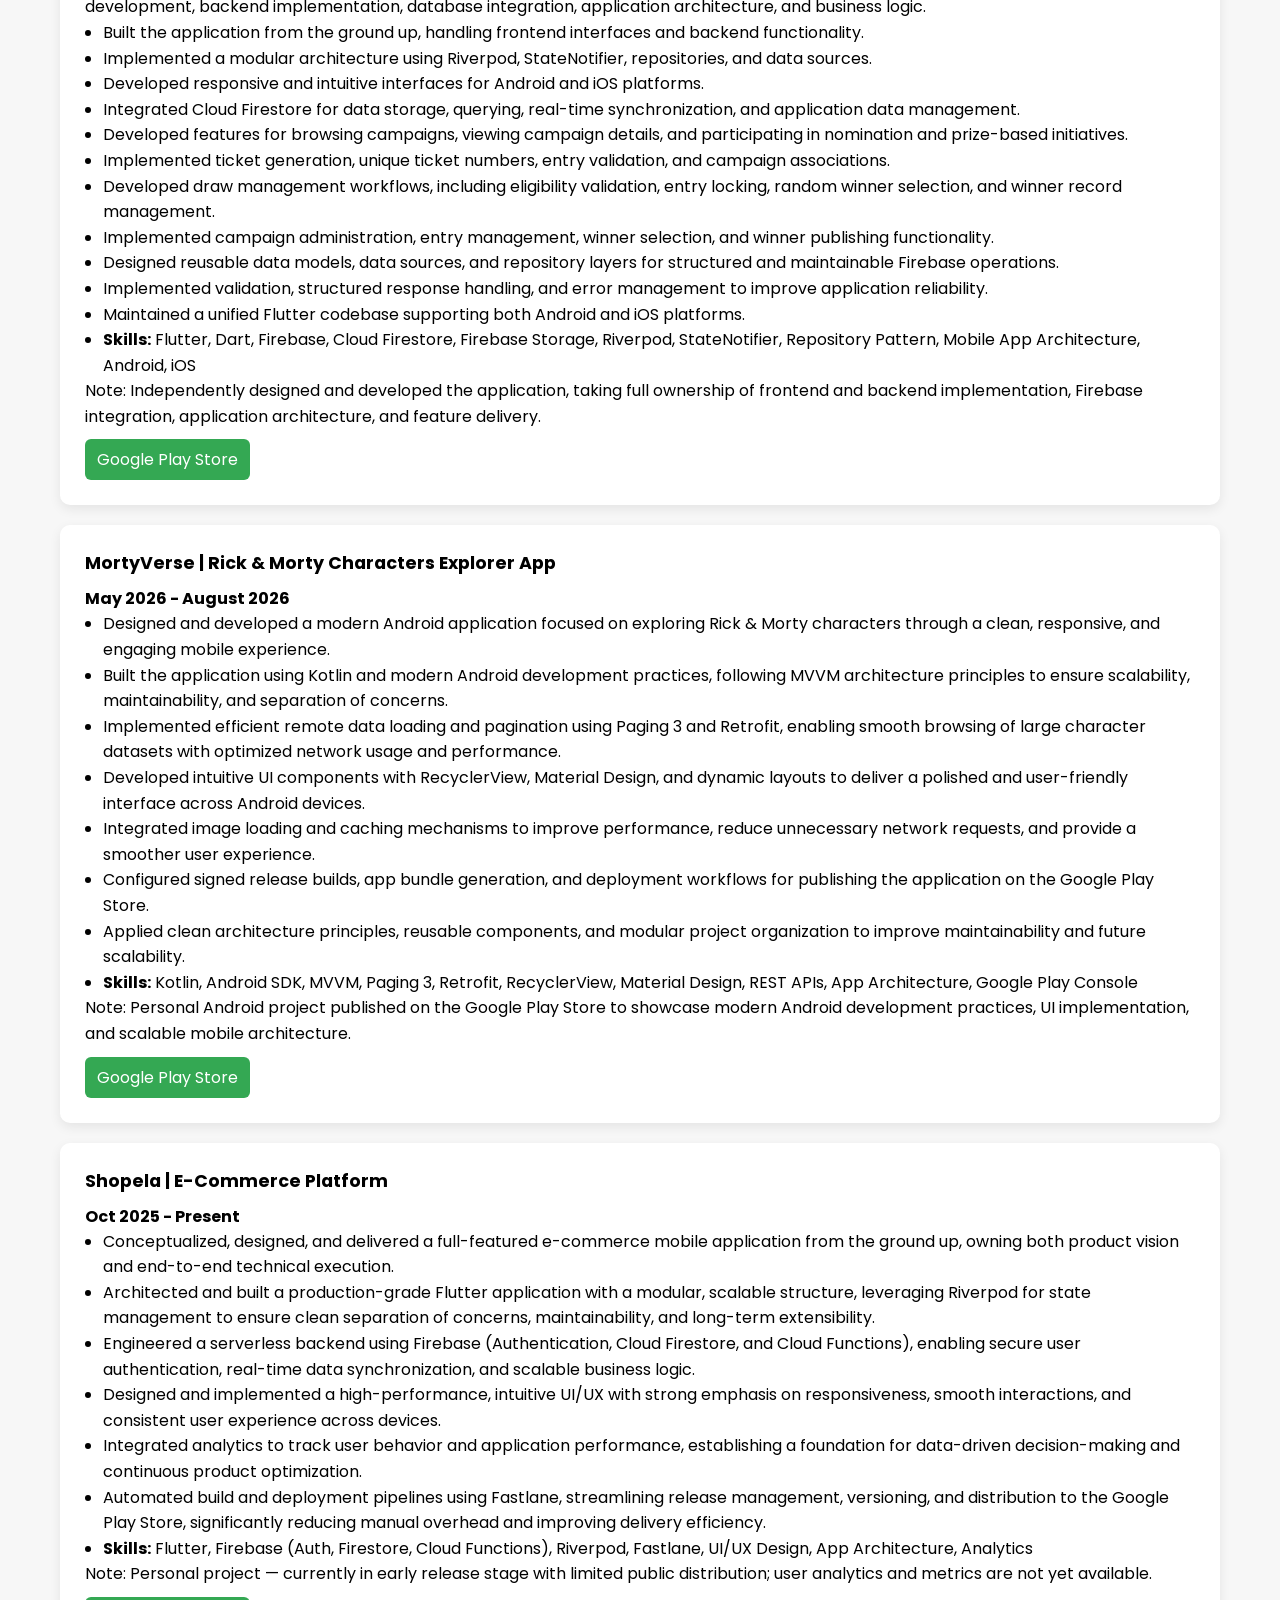
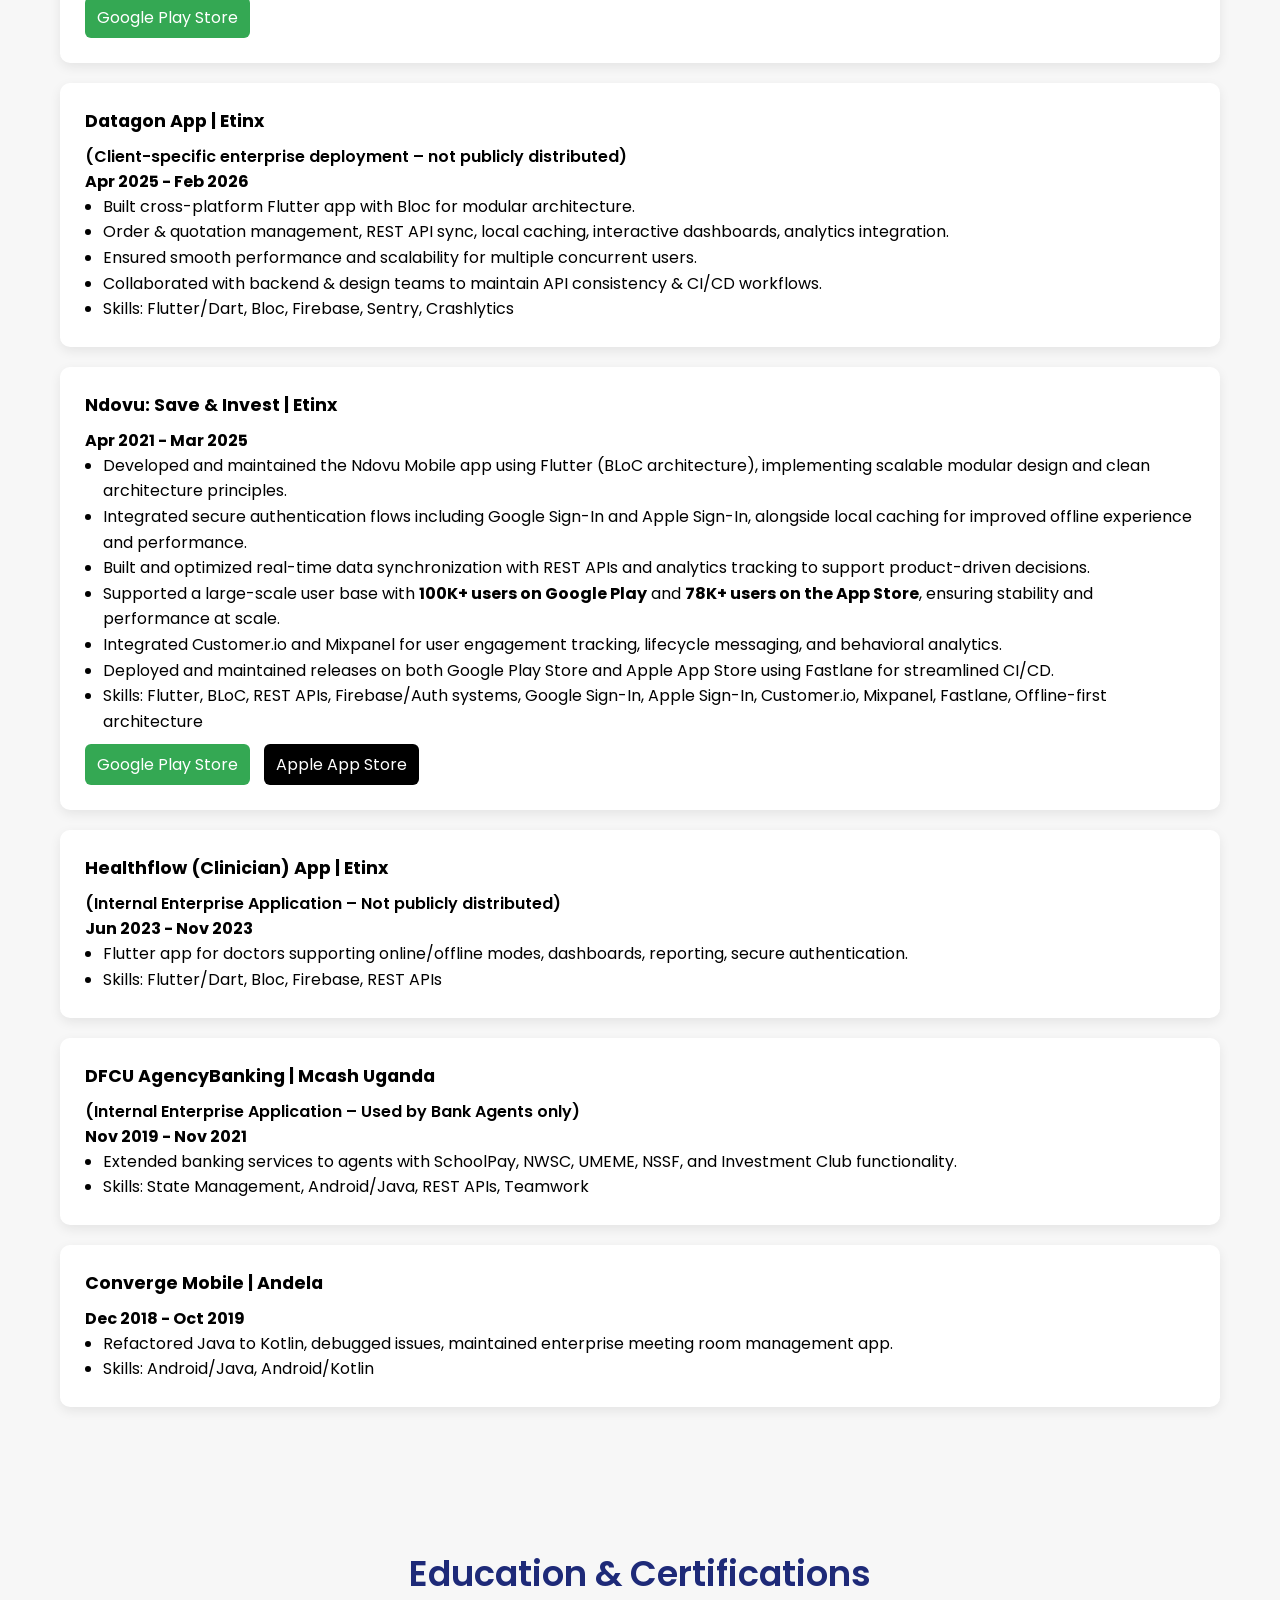
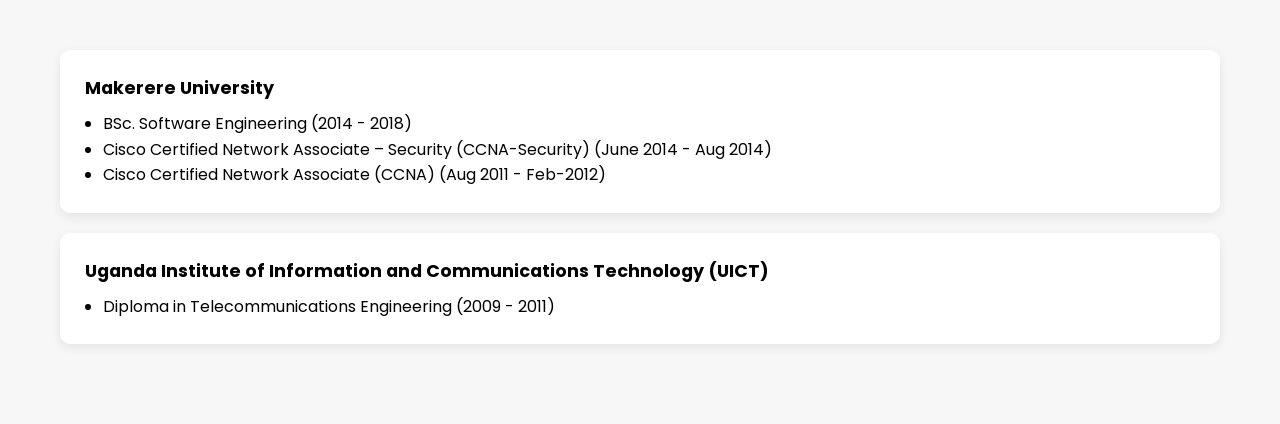
==== commit 3e1fcfe4: "Merge pull request #1 from moseskamira/ft-refactor-index-file feat(index):refactor index file" ====
--- a/index.html
+++ b/index.html
@@ -338,6 +338,81 @@
             </li>
         </ul>
     </div>
+
+    
+<!-- Nominate Yourself -->
+<div class="project-item">
+    <div class="company">Nominate Yourself | Flutter Developer (Full-Stack Mobile Application Development)</div>
+    <div><strong>June 2026 - November 2026</strong></div>
+
+    <p>
+        Designed and developed a complete cross-platform mobile application using Flutter, Dart, and Firebase, independently handling frontend development, backend implementation, database integration, application architecture, and business logic.
+    </p>
+
+    <ul>
+        <li>
+            Built the application from the ground up, handling frontend interfaces and backend functionality.
+        </li>
+
+        <li>
+            Implemented a modular architecture using Riverpod, StateNotifier, repositories, and data sources.
+        </li>
+
+        <li>
+            Developed responsive and intuitive interfaces for Android and iOS platforms.
+        </li>
+
+        <li>
+            Integrated Cloud Firestore for data storage, querying, real-time synchronization, and application data management.
+        </li>
+
+        <li>
+            Developed features for browsing campaigns, viewing campaign details, and participating in nomination and prize-based initiatives.
+        </li>
+
+        <li>
+            Implemented ticket generation, unique ticket numbers, entry validation, and campaign associations.
+        </li>
+
+        <li>
+            Developed draw management workflows, including eligibility validation, entry locking, random winner selection, and winner record management.
+        </li>
+
+        <li>
+            Implemented campaign administration, entry management, winner selection, and winner publishing functionality.
+        </li>
+
+        <li>
+            Designed reusable data models, data sources, and repository layers for structured and maintainable Firebase operations.
+        </li>
+
+        <li>
+            Implemented validation, structured response handling, and error management to improve application reliability.
+        </li>
+
+        <li>
+            Maintained a unified Flutter codebase supporting both Android and iOS platforms.
+        </li>
+
+        <li>
+            <strong>Skills:</strong> Flutter, Dart, Firebase, Cloud Firestore, Firebase Storage, Riverpod, StateNotifier, Repository Pattern, Mobile App Architecture, Android, iOS
+        </li>
+    </ul>
+
+    <p class="project-note">
+        Note: Independently designed and developed the application, taking full ownership of frontend and backend implementation, Firebase integration, application architecture, and feature delivery.
+    </p>
+
+    <div style="margin-top:10px;">
+        <a href="https://play.google.com/store/apps/details?id=com.nominate.mobile"
+           target="_blank"
+           rel="noopener noreferrer"
+           style="background:#34a853; padding:8px 12px; border-radius:6px; display:inline-block; color:#fff; text-decoration:none;">
+            Google Play Store
+        </a>
+    </div>
+</div>
+
     <!-- MortyVerse -->
     <div class="project-item">
         <div class="company">MortyVerse | Rick & Morty Characters Explorer App</div>
